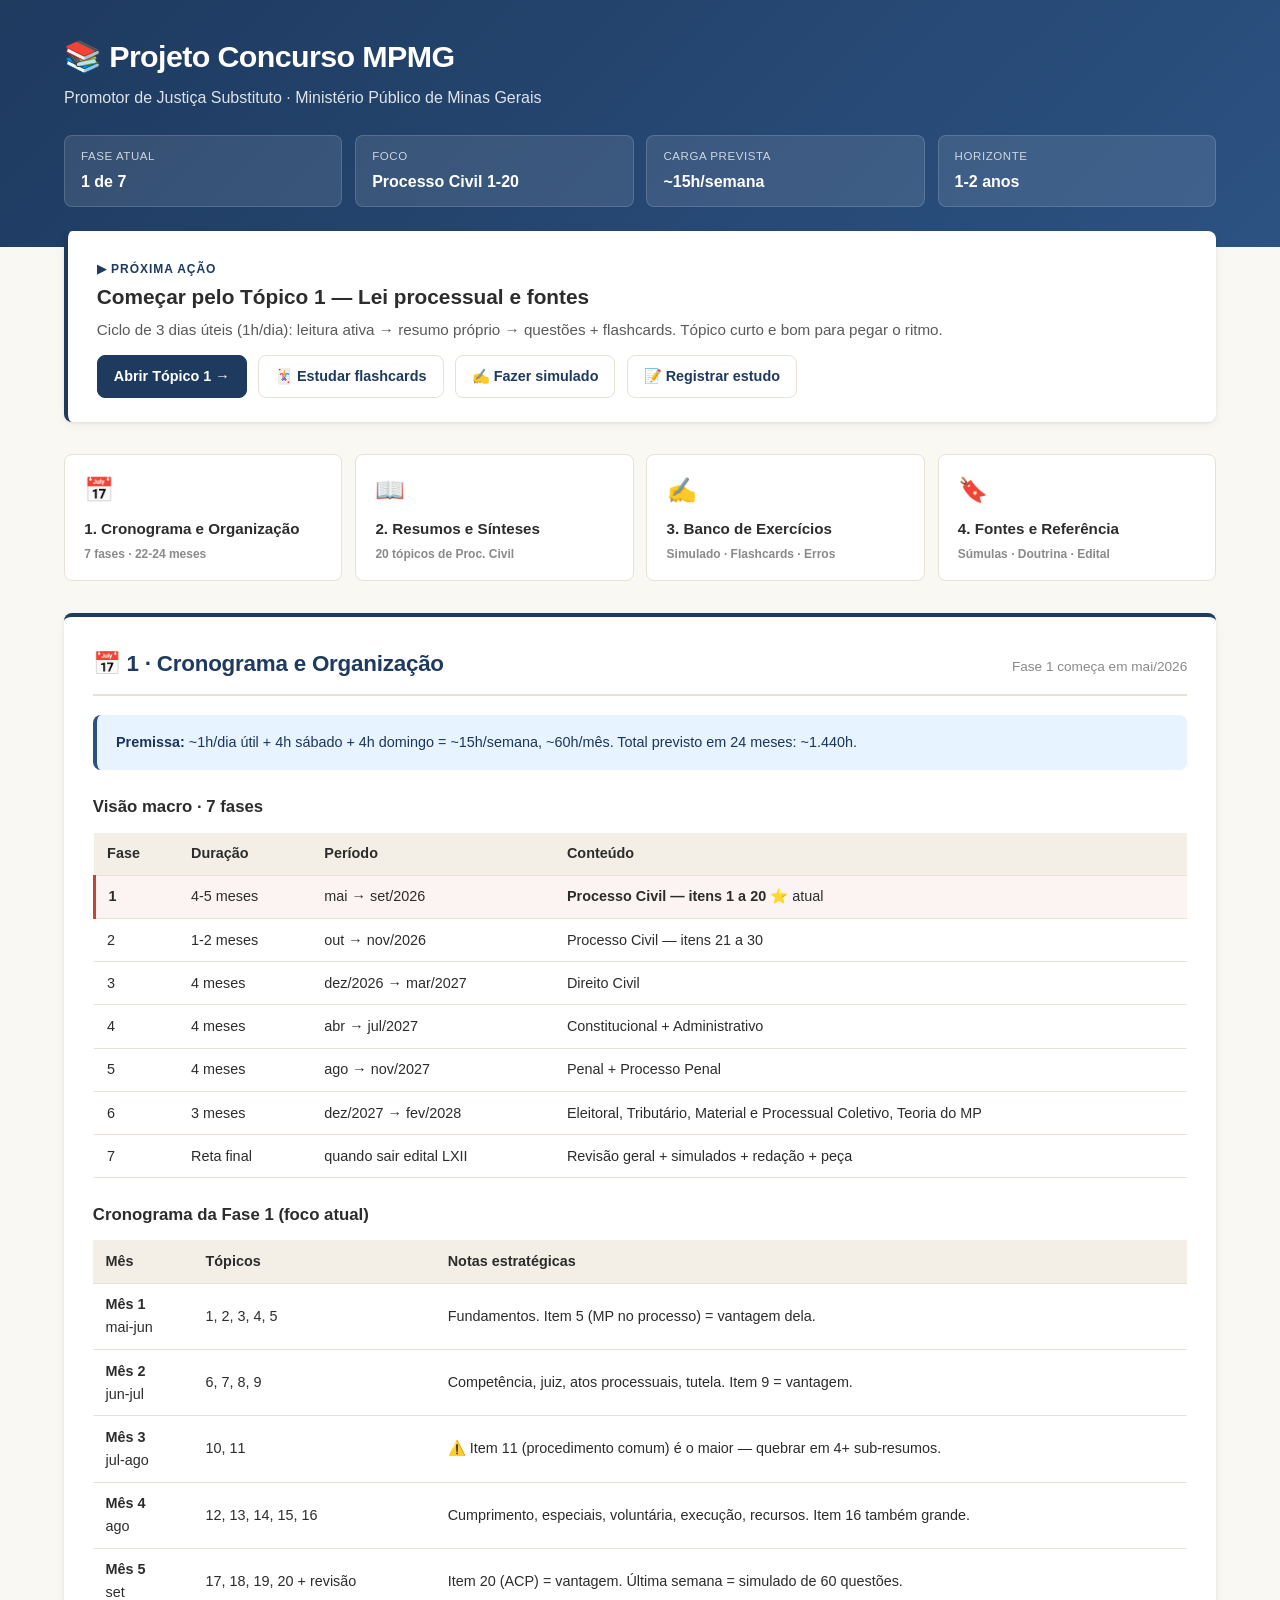
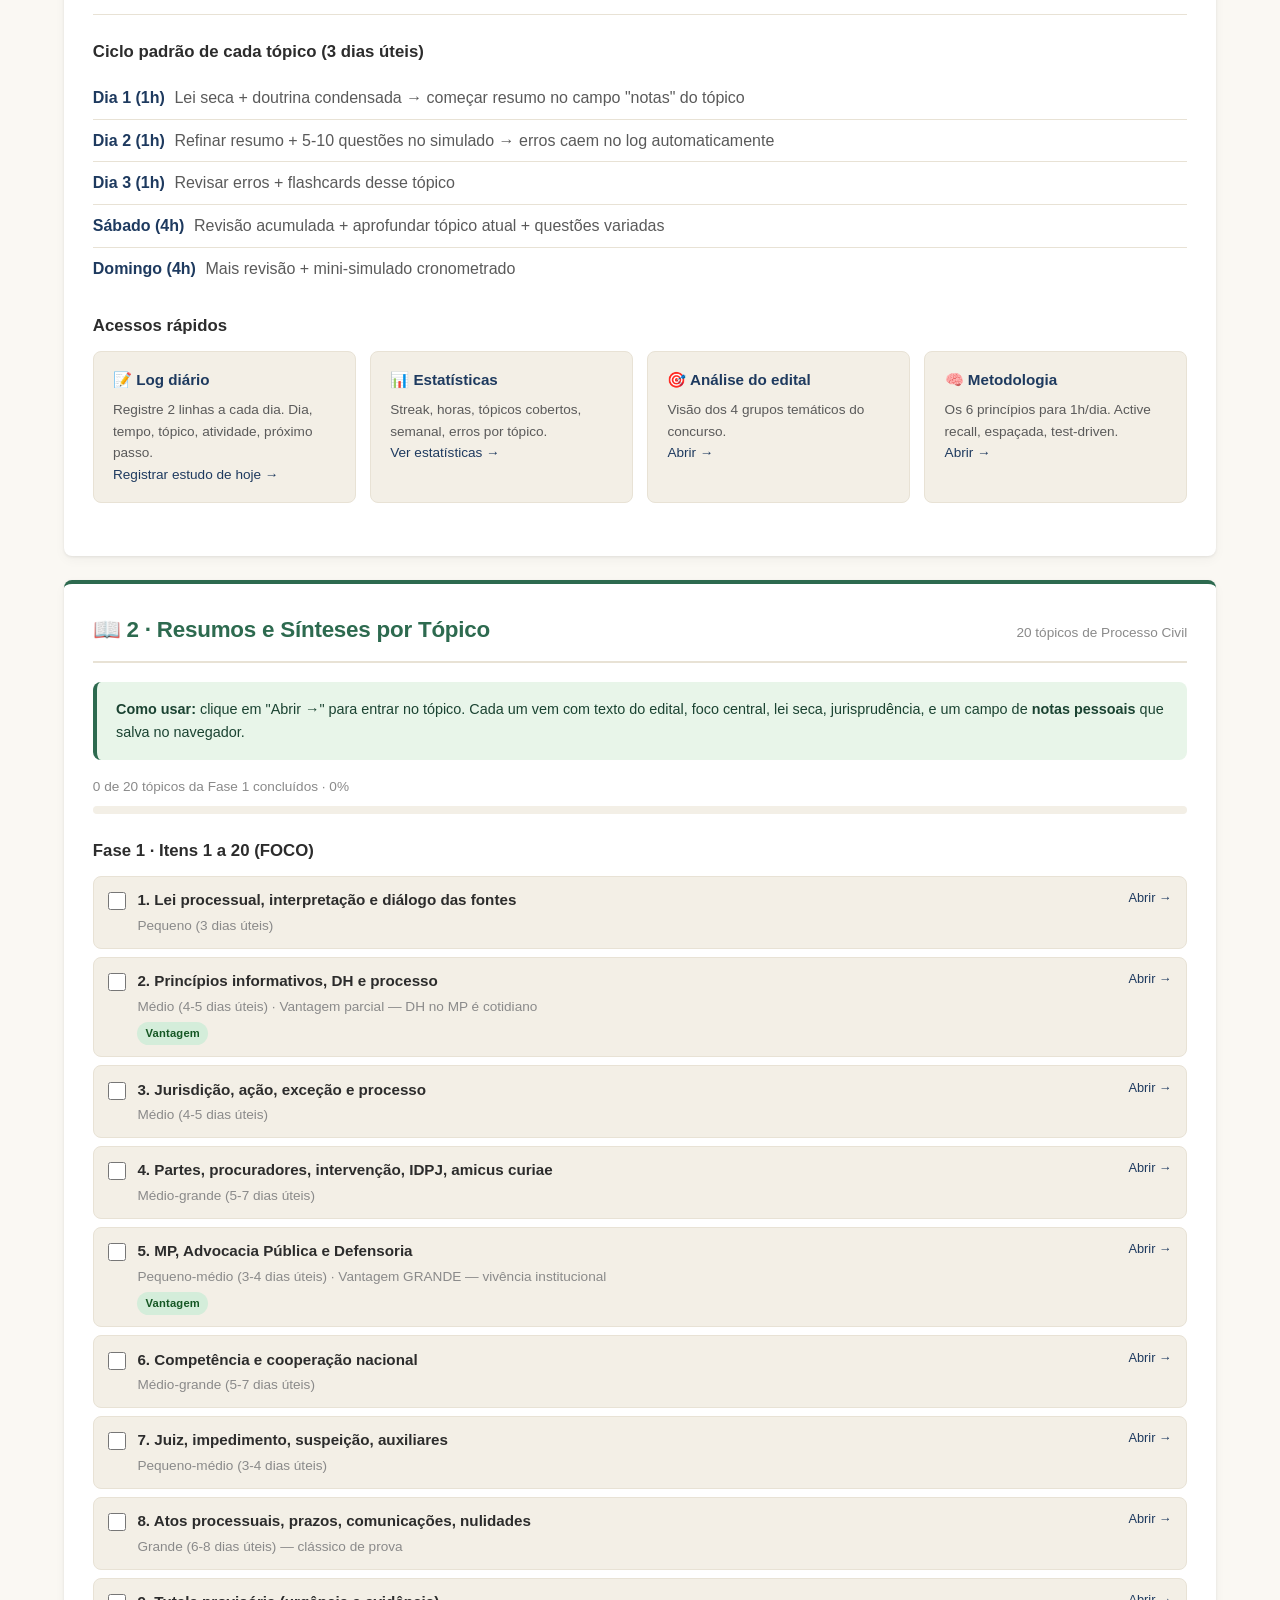
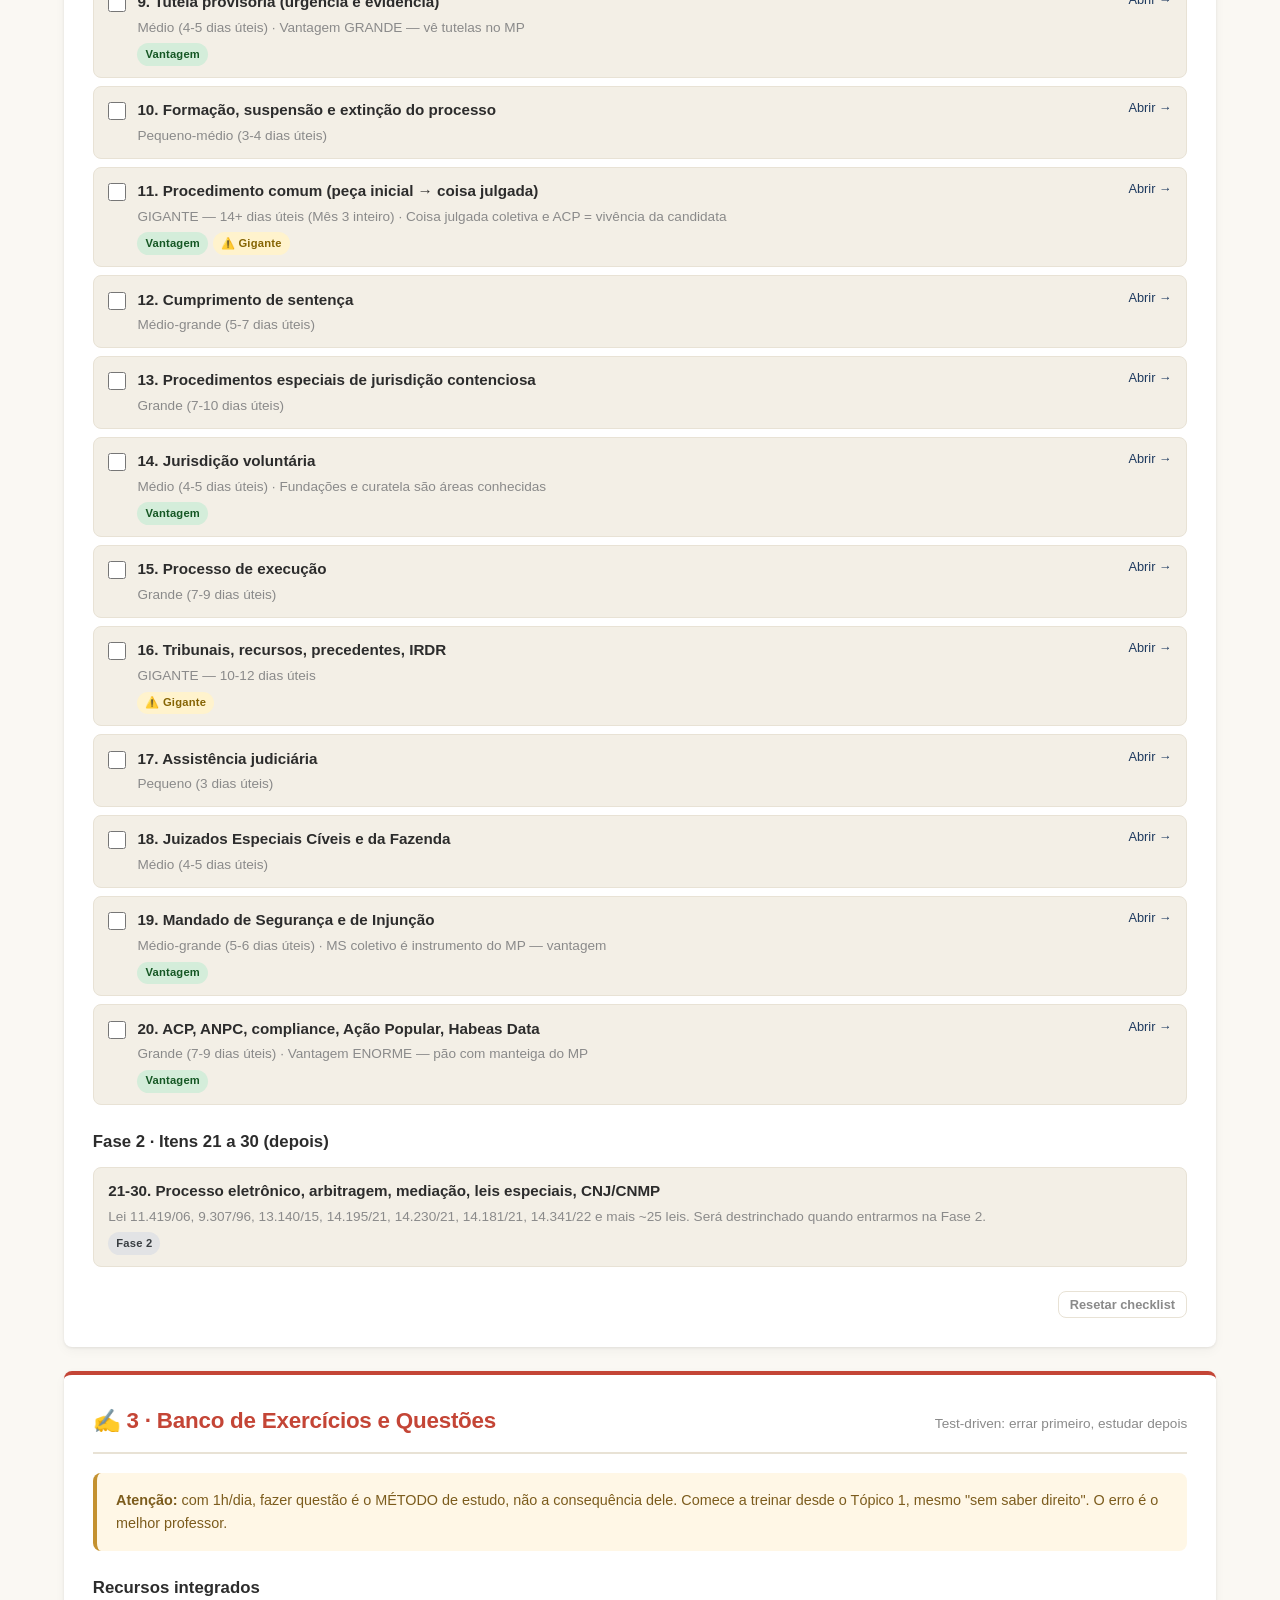
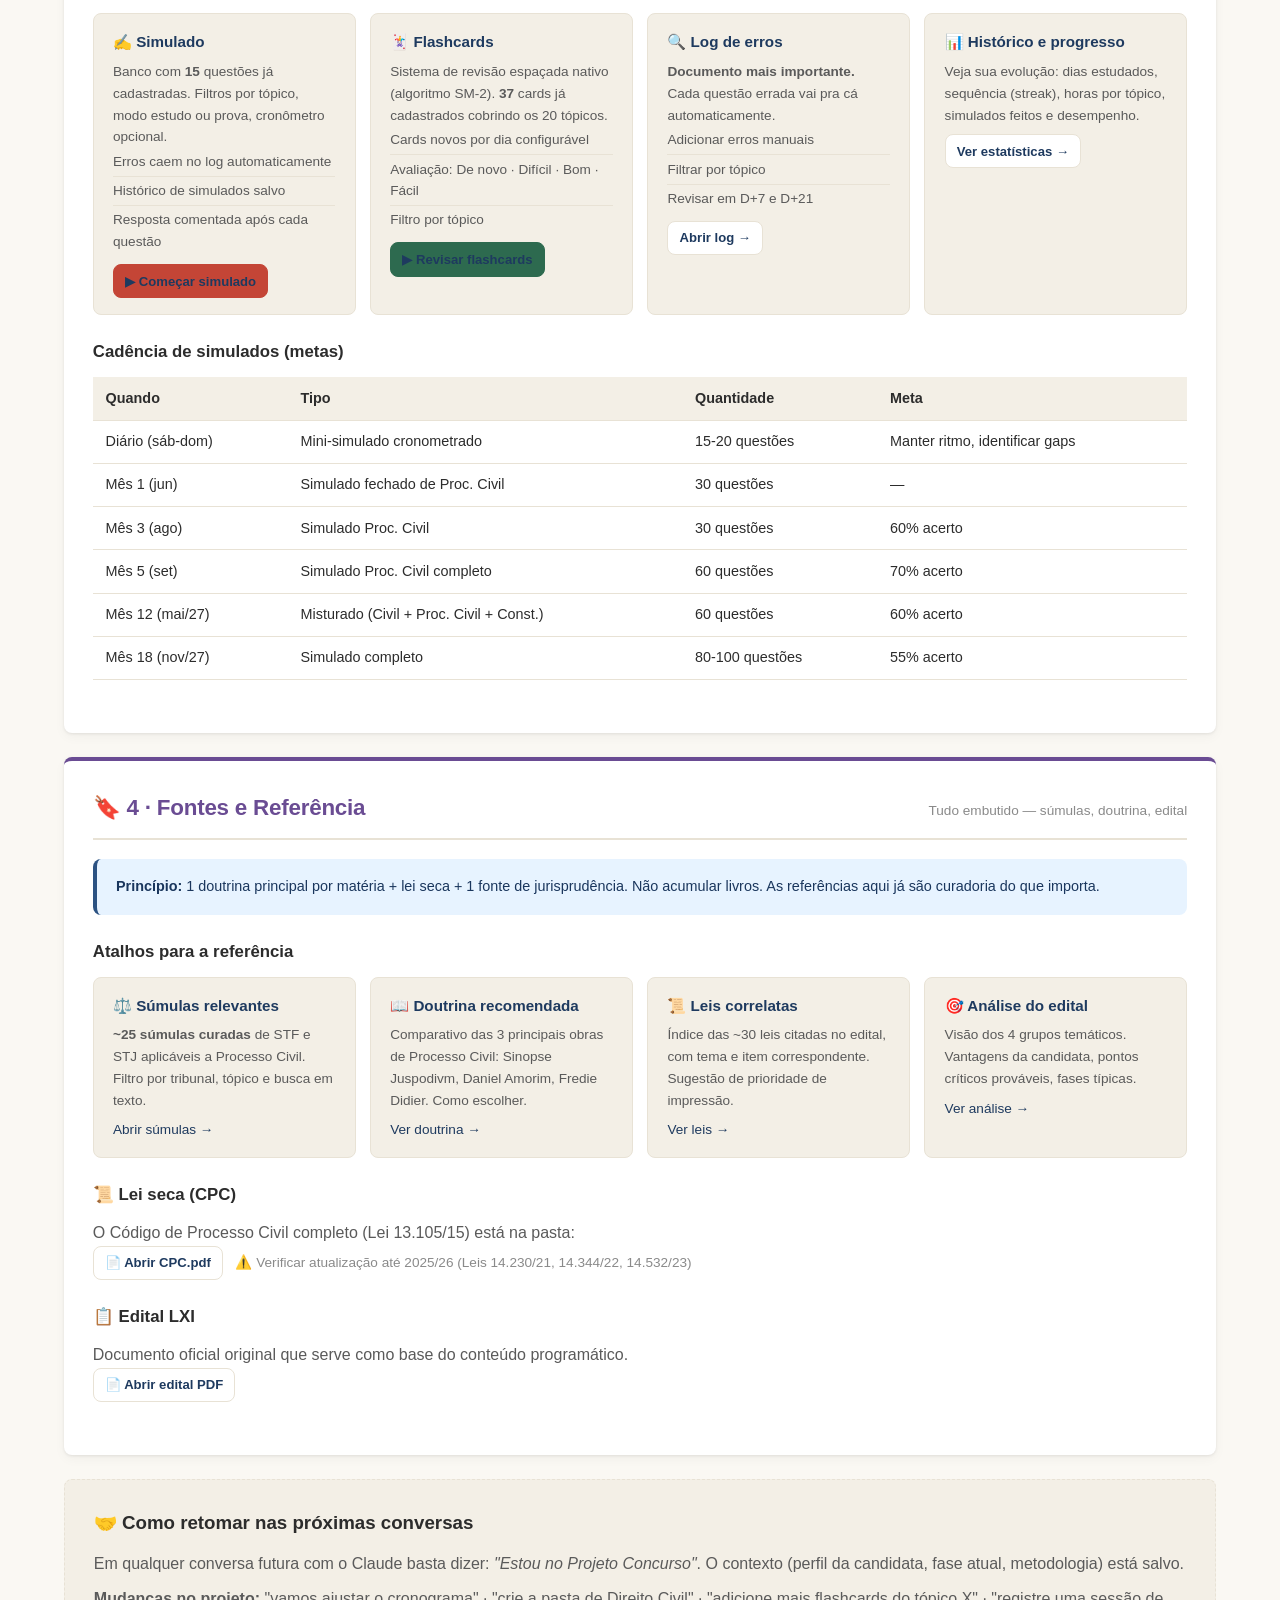
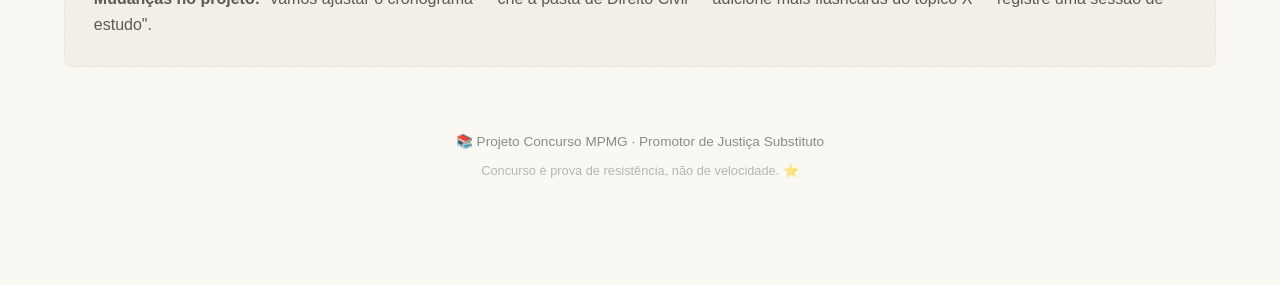
==== index.html @ 7144a52b "Inicializa Projeto Concurso MPMG App de estudos completo e autossuficiente para o concurso de Promot" ====
<!DOCTYPE html>
<html lang="pt-BR">
<head>
<meta charset="UTF-8">
<meta name="viewport" content="width=device-width, initial-scale=1.0">
<title>Projeto Concurso MPMG · Promotor de Justiça</title>
<link rel="stylesheet" href="assets/style.css">
</head>
<body>

<header class="app-header tall">
  <div class="container">
    <h1>📚 Projeto Concurso MPMG</h1>
    <p class="subtitle">Promotor de Justiça Substituto · Ministério Público de Minas Gerais</p>
    <div class="status-strip">
      <div class="status-item">
        <span class="label">Fase atual</span>
        <span class="value">1 de 7</span>
      </div>
      <div class="status-item">
        <span class="label">Foco</span>
        <span class="value">Processo Civil 1-20</span>
      </div>
      <div class="status-item">
        <span class="label">Carga prevista</span>
        <span class="value">~15h/semana</span>
      </div>
      <div class="status-item">
        <span class="label">Horizonte</span>
        <span class="value">1-2 anos</span>
      </div>
    </div>
  </div>
</header>

<main class="container">

  <!-- HERO: PRÓXIMA AÇÃO -->
  <div class="hero-card">
    <span class="label">▶ Próxima ação</span>
    <h2>Começar pelo Tópico 1 — Lei processual e fontes</h2>
    <p>Ciclo de 3 dias úteis (1h/dia): leitura ativa → resumo próprio → questões + flashcards. Tópico curto e bom para pegar o ritmo.</p>
    <div class="actions">
      <a href="topicos.html?id=01-lei-processual-fontes" class="btn btn-primary">Abrir Tópico 1 →</a>
      <a href="flashcards.html" class="btn">🃏 Estudar flashcards</a>
      <a href="simulado.html" class="btn">✍️ Fazer simulado</a>
      <a href="log.html#novo" class="btn">📝 Registrar estudo</a>
    </div>
  </div>

  <!-- NAV DOS 4 BLOCOS -->
  <nav class="block-nav">
    <a href="#bloco-1">
      <span class="block-icon">📅</span>
      <span class="block-name">1. Cronograma e Organização</span>
      <span class="block-tag">7 fases · 22-24 meses</span>
    </a>
    <a href="#bloco-2">
      <span class="block-icon">📖</span>
      <span class="block-name">2. Resumos e Sínteses</span>
      <span class="block-tag">20 tópicos de Proc. Civil</span>
    </a>
    <a href="#bloco-3">
      <span class="block-icon">✍️</span>
      <span class="block-name">3. Banco de Exercícios</span>
      <span class="block-tag">Simulado · Flashcards · Erros</span>
    </a>
    <a href="#bloco-4">
      <span class="block-icon">🔖</span>
      <span class="block-name">4. Fontes e Referência</span>
      <span class="block-tag">Súmulas · Doutrina · Edital</span>
    </a>
  </nav>

  <!-- ============ BLOCO 1: CRONOGRAMA ============ -->
  <section id="bloco-1" class="block block-1">
    <div class="block-header">
      <h2>📅 1 · Cronograma e Organização</h2>
      <span class="block-meta">Fase 1 começa em mai/2026</span>
    </div>

    <div class="callout callout-info">
      <strong>Premissa:</strong> ~1h/dia útil + 4h sábado + 4h domingo = ~15h/semana, ~60h/mês. Total previsto em 24 meses: ~1.440h.
    </div>

    <div class="subsection">
      <h3>Visão macro · 7 fases</h3>
      <table>
        <thead>
          <tr><th>Fase</th><th>Duração</th><th>Período</th><th>Conteúdo</th></tr>
        </thead>
        <tbody>
          <tr class="fase-atual">
            <td><strong>1</strong></td>
            <td>4-5 meses</td>
            <td>mai → set/2026</td>
            <td><strong>Processo Civil — itens 1 a 20</strong> ⭐ atual</td>
          </tr>
          <tr><td>2</td><td>1-2 meses</td><td>out → nov/2026</td><td>Processo Civil — itens 21 a 30</td></tr>
          <tr><td>3</td><td>4 meses</td><td>dez/2026 → mar/2027</td><td>Direito Civil</td></tr>
          <tr><td>4</td><td>4 meses</td><td>abr → jul/2027</td><td>Constitucional + Administrativo</td></tr>
          <tr><td>5</td><td>4 meses</td><td>ago → nov/2027</td><td>Penal + Processo Penal</td></tr>
          <tr><td>6</td><td>3 meses</td><td>dez/2027 → fev/2028</td><td>Eleitoral, Tributário, Material e Processual Coletivo, Teoria do MP</td></tr>
          <tr><td>7</td><td>Reta final</td><td>quando sair edital LXII</td><td>Revisão geral + simulados + redação + peça</td></tr>
        </tbody>
      </table>
    </div>

    <div class="subsection">
      <h3>Cronograma da Fase 1 (foco atual)</h3>
      <table>
        <thead>
          <tr><th>Mês</th><th>Tópicos</th><th>Notas estratégicas</th></tr>
        </thead>
        <tbody>
          <tr><td><strong>Mês 1</strong><br>mai-jun</td><td>1, 2, 3, 4, 5</td><td>Fundamentos. Item 5 (MP no processo) = vantagem dela.</td></tr>
          <tr><td><strong>Mês 2</strong><br>jun-jul</td><td>6, 7, 8, 9</td><td>Competência, juiz, atos processuais, tutela. Item 9 = vantagem.</td></tr>
          <tr><td><strong>Mês 3</strong><br>jul-ago</td><td>10, 11</td><td>⚠️ Item 11 (procedimento comum) é o maior — quebrar em 4+ sub-resumos.</td></tr>
          <tr><td><strong>Mês 4</strong><br>ago</td><td>12, 13, 14, 15, 16</td><td>Cumprimento, especiais, voluntária, execução, recursos. Item 16 também grande.</td></tr>
          <tr><td><strong>Mês 5</strong><br>set</td><td>17, 18, 19, 20 + revisão</td><td>Item 20 (ACP) = vantagem. Última semana = simulado de 60 questões.</td></tr>
        </tbody>
      </table>
    </div>

    <div class="subsection">
      <h3>Ciclo padrão de cada tópico (3 dias úteis)</h3>
      <ul class="list-clean">
        <li><span class="bullet">Dia 1 (1h)</span> Lei seca + doutrina condensada → começar resumo no campo "notas" do tópico</li>
        <li><span class="bullet">Dia 2 (1h)</span> Refinar resumo + 5-10 questões no simulado → erros caem no log automaticamente</li>
        <li><span class="bullet">Dia 3 (1h)</span> Revisar erros + flashcards desse tópico</li>
        <li><span class="bullet">Sábado (4h)</span> Revisão acumulada + aprofundar tópico atual + questões variadas</li>
        <li><span class="bullet">Domingo (4h)</span> Mais revisão + mini-simulado cronometrado</li>
      </ul>
    </div>

    <div class="subsection">
      <h3>Acessos rápidos</h3>
      <div class="cards-grid">
        <div class="card">
          <h4>📝 Log diário</h4>
          <p>Registre 2 linhas a cada dia. Dia, tempo, tópico, atividade, próximo passo.</p>
          <p><a href="log.html#novo">Registrar estudo de hoje →</a></p>
        </div>
        <div class="card">
          <h4>📊 Estatísticas</h4>
          <p>Streak, horas, tópicos cobertos, semanal, erros por tópico.</p>
          <p><a href="log.html#stats">Ver estatísticas →</a></p>
        </div>
        <div class="card">
          <h4>🎯 Análise do edital</h4>
          <p>Visão dos 4 grupos temáticos do concurso.</p>
          <p><a href="referencia.html#edital">Abrir →</a></p>
        </div>
        <div class="card">
          <h4>🧠 Metodologia</h4>
          <p>Os 6 princípios para 1h/dia. Active recall, espaçada, test-driven.</p>
          <p><a href="referencia.html#metodo">Abrir →</a></p>
        </div>
      </div>
    </div>
  </section>

  <!-- ============ BLOCO 2: RESUMOS ============ -->
  <section id="bloco-2" class="block block-2">
    <div class="block-header">
      <h2>📖 2 · Resumos e Sínteses por Tópico</h2>
      <span class="block-meta">20 tópicos de Processo Civil</span>
    </div>

    <div class="callout callout-tip">
      <strong>Como usar:</strong> clique em "Abrir →" para entrar no tópico. Cada um vem com texto do edital, foco central, lei seca, jurisprudência, e um campo de <strong>notas pessoais</strong> que salva no navegador.
    </div>

    <div class="progress-text">
      <span id="progress-label">0 de 20 tópicos da Fase 1 concluídos</span>
    </div>
    <div class="progress-bar-container">
      <div class="progress-bar" id="progress-bar"></div>
    </div>

    <div class="subsection">
      <h3>Fase 1 · Itens 1 a 20 (FOCO)</h3>
      <ul class="checklist" id="checklist-fase1"></ul>
    </div>

    <div class="subsection">
      <h3>Fase 2 · Itens 21 a 30 (depois)</h3>
      <ul class="checklist">
        <li class="checklist-item">
          <div class="item-content">
            <span class="item-title">21-30. Processo eletrônico, arbitragem, mediação, leis especiais, CNJ/CNMP</span>
            <span class="item-desc">Lei 11.419/06, 9.307/96, 13.140/15, 14.195/21, 14.230/21, 14.181/21, 14.341/22 e mais ~25 leis. Será destrinchado quando entrarmos na Fase 2.</span>
            <span class="item-tags"><span class="tag tag-fase2">Fase 2</span></span>
          </div>
        </li>
      </ul>
    </div>

    <div class="toolbar">
      <button class="btn btn-reset" onclick="resetChecklist()">Resetar checklist</button>
    </div>
  </section>

  <!-- ============ BLOCO 3: EXERCÍCIOS ============ -->
  <section id="bloco-3" class="block block-3">
    <div class="block-header">
      <h2>✍️ 3 · Banco de Exercícios e Questões</h2>
      <span class="block-meta">Test-driven: errar primeiro, estudar depois</span>
    </div>

    <div class="callout callout-warn">
      <strong>Atenção:</strong> com 1h/dia, fazer questão é o MÉTODO de estudo, não a consequência dele. Comece a treinar desde o Tópico 1, mesmo "sem saber direito". O erro é o melhor professor.
    </div>

    <div class="subsection">
      <h3>Recursos integrados</h3>
      <div class="cards-grid">
        <div class="card">
          <h4>✍️ Simulado</h4>
          <p>Banco com <strong id="qstats-count">15</strong> questões já cadastradas. Filtros por tópico, modo estudo ou prova, cronômetro opcional.</p>
          <ul>
            <li>Erros caem no log automaticamente</li>
            <li>Histórico de simulados salvo</li>
            <li>Resposta comentada após cada questão</li>
          </ul>
          <p style="margin-top:0.5rem;"><a class="btn btn-danger btn-sm" href="simulado.html">▶ Começar simulado</a></p>
        </div>

        <div class="card">
          <h4>🃏 Flashcards</h4>
          <p>Sistema de revisão espaçada nativo (algoritmo SM-2). <strong id="fcstats-count">37</strong> cards já cadastrados cobrindo os 20 tópicos.</p>
          <ul>
            <li>Cards novos por dia configurável</li>
            <li>Avaliação: De novo · Difícil · Bom · Fácil</li>
            <li>Filtro por tópico</li>
          </ul>
          <p style="margin-top:0.5rem;"><a class="btn btn-success btn-sm" href="flashcards.html">▶ Revisar flashcards</a></p>
        </div>

        <div class="card">
          <h4>🔍 Log de erros</h4>
          <p><strong>Documento mais importante.</strong> Cada questão errada vai pra cá automaticamente.</p>
          <ul>
            <li>Adicionar erros manuais</li>
            <li>Filtrar por tópico</li>
            <li>Revisar em D+7 e D+21</li>
          </ul>
          <p style="margin-top:0.5rem;"><a class="btn btn-sm" href="log.html#erros">Abrir log →</a></p>
        </div>

        <div class="card">
          <h4>📊 Histórico e progresso</h4>
          <p>Veja sua evolução: dias estudados, sequência (streak), horas por tópico, simulados feitos e desempenho.</p>
          <p style="margin-top:0.5rem;"><a class="btn btn-sm" href="log.html#stats">Ver estatísticas →</a></p>
        </div>
      </div>
    </div>

    <div class="subsection">
      <h3>Cadência de simulados (metas)</h3>
      <table>
        <thead>
          <tr><th>Quando</th><th>Tipo</th><th>Quantidade</th><th>Meta</th></tr>
        </thead>
        <tbody>
          <tr><td>Diário (sáb-dom)</td><td>Mini-simulado cronometrado</td><td>15-20 questões</td><td>Manter ritmo, identificar gaps</td></tr>
          <tr><td>Mês 1 (jun)</td><td>Simulado fechado de Proc. Civil</td><td>30 questões</td><td>—</td></tr>
          <tr><td>Mês 3 (ago)</td><td>Simulado Proc. Civil</td><td>30 questões</td><td>60% acerto</td></tr>
          <tr><td>Mês 5 (set)</td><td>Simulado Proc. Civil completo</td><td>60 questões</td><td>70% acerto</td></tr>
          <tr><td>Mês 12 (mai/27)</td><td>Misturado (Civil + Proc. Civil + Const.)</td><td>60 questões</td><td>60% acerto</td></tr>
          <tr><td>Mês 18 (nov/27)</td><td>Simulado completo</td><td>80-100 questões</td><td>55% acerto</td></tr>
        </tbody>
      </table>
    </div>
  </section>

  <!-- ============ BLOCO 4: FONTES ============ -->
  <section id="bloco-4" class="block block-4">
    <div class="block-header">
      <h2>🔖 4 · Fontes e Referência</h2>
      <span class="block-meta">Tudo embutido — súmulas, doutrina, edital</span>
    </div>

    <div class="callout callout-info">
      <strong>Princípio:</strong> 1 doutrina principal por matéria + lei seca + 1 fonte de jurisprudência. Não acumular livros. As referências aqui já são curadoria do que importa.
    </div>

    <div class="subsection">
      <h3>Atalhos para a referência</h3>
      <div class="cards-grid">
        <div class="card">
          <h4>⚖️ Súmulas relevantes</h4>
          <p><strong>~25 súmulas curadas</strong> de STF e STJ aplicáveis a Processo Civil. Filtro por tribunal, tópico e busca em texto.</p>
          <p style="margin-top:0.5rem;"><a href="referencia.html#sumulas">Abrir súmulas →</a></p>
        </div>

        <div class="card">
          <h4>📖 Doutrina recomendada</h4>
          <p>Comparativo das 3 principais obras de Processo Civil: Sinopse Juspodivm, Daniel Amorim, Fredie Didier. Como escolher.</p>
          <p style="margin-top:0.5rem;"><a href="referencia.html#doutrina">Ver doutrina →</a></p>
        </div>

        <div class="card">
          <h4>📜 Leis correlatas</h4>
          <p>Índice das ~30 leis citadas no edital, com tema e item correspondente. Sugestão de prioridade de impressão.</p>
          <p style="margin-top:0.5rem;"><a href="referencia.html#leis">Ver leis →</a></p>
        </div>

        <div class="card">
          <h4>🎯 Análise do edital</h4>
          <p>Visão dos 4 grupos temáticos. Vantagens da candidata, pontos críticos prováveis, fases típicas.</p>
          <p style="margin-top:0.5rem;"><a href="referencia.html#edital">Ver análise →</a></p>
        </div>
      </div>
    </div>

    <div class="subsection">
      <h3>📜 Lei seca (CPC)</h3>
      <p>O Código de Processo Civil completo (Lei 13.105/15) está na pasta:</p>
      <p><a class="btn btn-sm" href="02-MATERIAS/G3-direito-processual-civil/02-leis-secas/CPC.pdf">📄 Abrir CPC.pdf</a> <span style="color:var(--text-muted); font-size:0.85rem; margin-left:0.5rem;">⚠️ Verificar atualização até 2025/26 (Leis 14.230/21, 14.344/22, 14.532/23)</span></p>
    </div>

    <div class="subsection">
      <h3>📋 Edital LXI</h3>
      <p>Documento oficial original que serve como base do conteúdo programático.</p>
      <p><a class="btn btn-sm" href="00-EDITAL-E-DOCS/17-26 Edital do LXI Concurso -.pdf">📄 Abrir edital PDF</a></p>
    </div>
  </section>

  <!-- ============ FOOTER NAV ============ -->
  <section class="block" style="background: var(--bg-soft); border: 1px dashed var(--border); box-shadow: none;">
    <h3 style="margin-bottom: 0.8rem;">🤝 Como retomar nas próximas conversas</h3>
    <p style="color: var(--text-soft); margin-bottom: 0.6rem;">Em qualquer conversa futura com o Claude basta dizer: <em>"Estou no Projeto Concurso"</em>. O contexto (perfil da candidata, fase atual, metodologia) está salvo.</p>
    <p style="color: var(--text-soft);"><strong>Mudanças no projeto:</strong> "vamos ajustar o cronograma" · "crie a pasta de Direito Civil" · "adicione mais flashcards do tópico X" · "registre uma sessão de estudo".</p>
  </section>

</main>

<footer>
  <p>📚 Projeto Concurso MPMG · Promotor de Justiça Substituto</p>
  <p style="opacity: 0.6; font-size: 0.8rem;">Concurso é prova de resistência, não de velocidade. ⭐</p>
</footer>

<script src="assets/data.js"></script>
<script src="assets/app.js"></script>
<script>
// Constrói checklist a partir dos dados
(function () {
  // contadores
  document.getElementById('qstats-count').textContent = APP_DATA.questions.length;
  document.getElementById('fcstats-count').textContent = APP_DATA.flashcards.length;

  // checklist Fase 1
  const ul = document.getElementById('checklist-fase1');
  APP_DATA.topics.forEach(t => {
    const tagsHtml = [];
    if (t.advantage) tagsHtml.push('<span class="tag tag-vantagem">Vantagem</span>');
    if (t.size && t.size.toLowerCase().includes('gigante')) tagsHtml.push('<span class="tag tag-gigante">⚠️ Gigante</span>');

    const li = document.createElement('li');
    li.className = 'checklist-item';
    li.dataset.id = `t${t.num}`;
    li.innerHTML = `
      <input type="checkbox" id="t${t.num}">
      <div class="item-content">
        <label for="t${t.num}">
          <span class="item-title">${t.num}. ${App.escape(t.title)}</span>
          <span class="item-desc">${App.escape(t.size)}${t.advantage ? ' · ' + App.escape(t.advantage) : ''}</span>
          ${tagsHtml.length ? `<span class="item-tags">${tagsHtml.join('')}</span>` : ''}
        </label>
      </div>
      <a href="topicos.html?id=${t.id}" class="item-link">Abrir →</a>
    `;
    ul.appendChild(li);
  });

  // estado persistente
  const STORAGE_KEY = 'checklist-fase1';
  const data = App.load(STORAGE_KEY, {});

  function loadChecklist() {
    document.querySelectorAll('#checklist-fase1 input[type="checkbox"]').forEach(cb => {
      if (data[cb.id]) {
        cb.checked = true;
        cb.closest('.checklist-item').classList.add('done');
      }
    });
    updateProgress();
  }

  function saveChecklist() {
    const out = {};
    document.querySelectorAll('#checklist-fase1 input[type="checkbox"]').forEach(cb => {
      if (cb.checked) out[cb.id] = true;
    });
    App.save(STORAGE_KEY, out);
  }

  function updateProgress() {
    const all = document.querySelectorAll('#checklist-fase1 input[type="checkbox"]');
    const checked = Array.from(all).filter(cb => cb.checked).length;
    const total = all.length;
    const pct = total ? Math.round((checked / total) * 100) : 0;
    document.getElementById('progress-bar').style.width = pct + '%';
    document.getElementById('progress-label').textContent =
      `${checked} de ${total} tópicos da Fase 1 concluídos · ${pct}%`;
  }

  window.resetChecklist = function () {
    if (!confirm('Resetar todos os checkboxes?')) return;
    document.querySelectorAll('#checklist-fase1 input[type="checkbox"]').forEach(cb => {
      cb.checked = false;
      cb.closest('.checklist-item').classList.remove('done');
    });
    App.save(STORAGE_KEY, {});
    updateProgress();
  };

  document.querySelectorAll('#checklist-fase1 input[type="checkbox"]').forEach(cb => {
    cb.addEventListener('change', () => {
      cb.closest('.checklist-item').classList.toggle('done', cb.checked);
      saveChecklist();
      updateProgress();
    });
  });

  loadChecklist();
})();
</script>

</body>
</html>
---- assets/style.css ----
:root {
  --bg: #faf8f3;
  --bg-card: #ffffff;
  --bg-soft: #f3efe6;
  --text: #2c2c2c;
  --text-soft: #5a5a5a;
  --text-muted: #8a8a8a;
  --primary: #1e3a5f;
  --primary-light: #2c5282;
  --accent-1: #1e3a5f;
  --accent-2: #2d6a4f;
  --accent-3: #c44536;
  --accent-4: #6a4c93;
  --border: #e8e2d5;
  --shadow: 0 1px 3px rgba(0,0,0,0.08), 0 4px 12px rgba(0,0,0,0.04);
  --radius: 8px;

  --theme-color: var(--accent-1);
  --theme-soft: rgba(30,58,95,0.08);
}

body.theme-resumos { --theme-color: var(--accent-2); --theme-soft: rgba(45,106,79,0.08); }
body.theme-exercicios { --theme-color: var(--accent-3); --theme-soft: rgba(196,69,54,0.08); }
body.theme-fontes { --theme-color: var(--accent-4); --theme-soft: rgba(106,76,147,0.08); }
body.theme-cronograma { --theme-color: var(--accent-1); --theme-soft: rgba(30,58,95,0.08); }

* { box-sizing: border-box; margin: 0; padding: 0; }
html { scroll-behavior: smooth; scroll-padding-top: 1rem; }
body {
  font-family: -apple-system, BlinkMacSystemFont, "Segoe UI", "Helvetica Neue", Arial, sans-serif;
  background: var(--bg);
  color: var(--text);
  line-height: 1.6;
  font-size: 16px;
  padding-bottom: 4rem;
}

.container { max-width: 1200px; margin: 0 auto; padding: 0 1.5rem; }
.container-narrow { max-width: 900px; margin: 0 auto; padding: 0 1.5rem; }

a { color: var(--primary); }
a:hover { color: var(--primary-light); }

/* HEADER */
header.app-header {
  background: linear-gradient(135deg, var(--theme-color) 0%, var(--primary-light) 100%);
  color: white;
  padding: 1.5rem 0 2rem;
}
header.app-header.tall { padding: 2rem 0 2.5rem; }
header.app-header h1 {
  font-size: 1.9rem; font-weight: 700; letter-spacing: -0.02em; margin-bottom: 0.3rem;
}
header.app-header h1.small { font-size: 1.4rem; }
header.app-header .subtitle { font-size: 1rem; opacity: 0.85; margin-bottom: 1.5rem; }
header.app-header .subtitle.tight { margin-bottom: 0.3rem; }

.back-bar {
  display: flex; align-items: center; gap: 0.8rem; margin-bottom: 1rem;
  flex-wrap: wrap;
}
.back-bar a {
  color: rgba(255,255,255,0.92); text-decoration: none;
  font-size: 0.9rem; font-weight: 500;
  padding: 0.35rem 0.75rem; border-radius: var(--radius);
  background: rgba(255,255,255,0.12); border: 1px solid rgba(255,255,255,0.18);
  transition: all 0.15s ease;
}
.back-bar a:hover { background: rgba(255,255,255,0.22); color: white; }
.back-bar .breadcrumb { color: rgba(255,255,255,0.7); font-size: 0.85rem; }

.status-strip {
  display: grid; grid-template-columns: repeat(auto-fit, minmax(150px, 1fr));
  gap: 0.8rem; margin-top: 1.2rem;
}
.status-item {
  background: rgba(255,255,255,0.1); padding: 0.7rem 1rem;
  border-radius: var(--radius); border: 1px solid rgba(255,255,255,0.15);
}
.status-item .label {
  display: block; font-size: 0.72rem; opacity: 0.75;
  text-transform: uppercase; letter-spacing: 0.05em; margin-bottom: 0.2rem;
}
.status-item .value { display: block; font-size: 1rem; font-weight: 600; }

/* HERO CARD */
.hero-card {
  background: var(--bg-card); border-radius: var(--radius);
  padding: 1.5rem 1.8rem; margin: -1rem 0 2rem;
  box-shadow: var(--shadow); border-left: 4px solid var(--theme-color);
}
.hero-card .label {
  font-size: 0.75rem; text-transform: uppercase; letter-spacing: 0.08em;
  color: var(--theme-color); font-weight: 700; margin-bottom: 0.4rem;
}
.hero-card h2 { font-size: 1.3rem; margin-bottom: 0.3rem; color: var(--text); }
.hero-card p { color: var(--text-soft); font-size: 0.95rem; margin-bottom: 0.8rem; }
.hero-card .actions { display: flex; gap: 0.7rem; flex-wrap: wrap; }

/* BUTTONS */
.btn {
  display: inline-block; padding: 0.55rem 1rem;
  border-radius: var(--radius); font-size: 0.9rem; font-weight: 600;
  text-decoration: none; border: 1px solid var(--border);
  transition: all 0.15s ease;
  background: white; color: var(--primary); cursor: pointer;
  font-family: inherit;
}
.btn:hover { border-color: var(--primary); transform: translateY(-1px); }
.btn-primary { background: var(--primary); color: white; border-color: var(--primary); }
.btn-primary:hover { background: var(--primary-light); border-color: var(--primary-light); color: white; }
.btn-theme { background: var(--theme-color); color: white; border-color: var(--theme-color); }
.btn-theme:hover { opacity: 0.9; color: white; }
.btn-success { background: var(--accent-2); color: white; border-color: var(--accent-2); }
.btn-success:hover { opacity: 0.9; color: white; }
.btn-danger { background: var(--accent-3); color: white; border-color: var(--accent-3); }
.btn-danger:hover { opacity: 0.9; color: white; }
.btn-ghost { background: transparent; }
.btn-sm { padding: 0.35rem 0.7rem; font-size: 0.82rem; }
.btn-reset { font-size: 0.8rem; padding: 0.3rem 0.7rem; color: var(--text-muted); background: transparent; }
.btn-reset:hover { color: var(--accent-3); border-color: var(--accent-3); }

.btn-row { display: flex; gap: 0.6rem; flex-wrap: wrap; align-items: center; }

/* BLOCK NAV (in index.html) */
.block-nav {
  display: grid; grid-template-columns: repeat(auto-fit, minmax(220px, 1fr));
  gap: 0.8rem; margin-bottom: 2rem;
}
.block-nav a {
  display: block; padding: 1rem 1.2rem; background: var(--bg-card);
  border-radius: var(--radius); text-decoration: none; color: var(--text);
  border: 1px solid var(--border); transition: all 0.15s ease; font-weight: 600;
}
.block-nav a:hover { transform: translateY(-2px); box-shadow: var(--shadow); }
.block-nav a .block-icon { display: block; font-size: 1.5rem; margin-bottom: 0.4rem; }
.block-nav a .block-name { font-size: 0.95rem; }
.block-nav a .block-tag { font-size: 0.75rem; color: var(--text-muted); display: block; margin-top: 0.2rem; }

/* BLOCK SECTIONS */
.block {
  background: var(--bg-card); border-radius: var(--radius);
  padding: 1.8rem; margin-bottom: 1.5rem; box-shadow: var(--shadow);
  scroll-margin-top: 1rem;
}
.block-header {
  display: flex; align-items: baseline; justify-content: space-between;
  margin-bottom: 1.2rem; padding-bottom: 0.8rem; border-bottom: 2px solid var(--border);
  flex-wrap: wrap; gap: 0.5rem;
}
.block-header h2 { font-size: 1.4rem; font-weight: 700; letter-spacing: -0.01em; }
.block-header .block-meta { font-size: 0.85rem; color: var(--text-muted); }
.block-1 { border-top: 4px solid var(--accent-1); }
.block-2 { border-top: 4px solid var(--accent-2); }
.block-3 { border-top: 4px solid var(--accent-3); }
.block-4 { border-top: 4px solid var(--accent-4); }
.block-1 .block-header h2 { color: var(--accent-1); }
.block-2 .block-header h2 { color: var(--accent-2); }
.block-3 .block-header h2 { color: var(--accent-3); }
.block-4 .block-header h2 { color: var(--accent-4); }

.subsection { margin: 1.5rem 0; }
.subsection h3 {
  font-size: 1.05rem; font-weight: 600; margin-bottom: 0.7rem; color: var(--text);
}
.subsection p, .subsection li { color: var(--text-soft); }

/* ARTICLE (used in topicos, log etc) */
.article-block {
  background: var(--bg-card); border-radius: var(--radius);
  padding: 2rem; margin: 1.5rem 0; box-shadow: var(--shadow);
  border-top: 4px solid var(--theme-color);
}
.article-block h1 {
  color: var(--theme-color); font-size: 1.7rem; line-height: 1.3;
  margin-bottom: 0.5rem; letter-spacing: -0.01em;
}
.article-block h2 {
  color: var(--theme-color); font-size: 1.2rem; margin-top: 1.8rem;
  margin-bottom: 0.7rem; padding-bottom: 0.3rem; border-bottom: 1px solid var(--border);
}
.article-block h3 {
  font-size: 1rem; margin-top: 1.2rem; margin-bottom: 0.5rem; color: var(--text);
}
.article-block p { margin: 0.6rem 0; color: var(--text-soft); }
.article-block ul, .article-block ol { margin: 0.6rem 0 0.6rem 1.5rem; color: var(--text-soft); }
.article-block ul li, .article-block ol li { margin: 0.3rem 0; }
.article-block strong { color: var(--text); }
.article-block code {
  background: var(--bg-soft); padding: 0.1rem 0.4rem;
  border-radius: 4px; font-size: 0.9em;
  font-family: "SF Mono", Monaco, Consolas, monospace;
}

/* TABLES */
table {
  width: 100%; border-collapse: collapse; font-size: 0.9rem; margin: 0.5rem 0;
}
th, td { padding: 0.6rem 0.8rem; text-align: left; border-bottom: 1px solid var(--border); }
th { background: var(--bg-soft); font-weight: 600; color: var(--text); }
tr:hover td { background: var(--bg-soft); }
.fase-atual td { background: rgba(196,69,54,0.06) !important; }
.fase-atual td:first-child { border-left: 3px solid var(--accent-3); }

/* CHECKLISTS */
.checklist { list-style: none; display: grid; gap: 0.5rem; }
.checklist-item {
  display: flex; align-items: flex-start; gap: 0.7rem;
  padding: 0.7rem 0.9rem; background: var(--bg-soft);
  border-radius: var(--radius); border: 1px solid var(--border);
  transition: all 0.15s ease;
}
.checklist-item:hover { background: var(--bg); border-color: var(--accent-2); }
.checklist-item.done { opacity: 0.55; background: var(--bg); }
.checklist-item.done .item-title { text-decoration: line-through; }
.checklist-item input[type="checkbox"] {
  margin-top: 0.25rem; width: 18px; height: 18px;
  accent-color: var(--accent-2); cursor: pointer; flex-shrink: 0;
}
.item-content { flex: 1; min-width: 0; }
.item-title { font-weight: 600; color: var(--text); display: block; font-size: 0.95rem; }
.item-desc { font-size: 0.85rem; color: var(--text-muted); margin-top: 0.15rem; display: block; }
.item-tags { display: inline-flex; gap: 0.3rem; margin-top: 0.3rem; flex-wrap: wrap; }

.tag {
  display: inline-block; padding: 0.15rem 0.5rem; font-size: 0.7rem;
  border-radius: 999px; font-weight: 600; letter-spacing: 0.02em;
}
.tag-vantagem { background: #d4edda; color: #155724; }
.tag-gigante { background: #fff3cd; color: #856404; }
.tag-foco { background: #f8d7da; color: #721c24; }
.tag-fase2 { background: #e2e3e5; color: #383d41; }
.tag-novo { background: #cfe2ff; color: #084298; }

.item-link {
  font-size: 0.8rem; color: var(--primary); text-decoration: none;
  margin-left: auto; white-space: nowrap;
}
.item-link:hover { text-decoration: underline; }

/* PROGRESS */
.progress-bar-container {
  margin: 0.5rem 0 1rem; background: var(--bg-soft);
  border-radius: 999px; height: 8px; overflow: hidden;
}
.progress-bar {
  height: 100%; background: var(--accent-2); border-radius: 999px;
  transition: width 0.3s ease; width: 0%;
}
.progress-text { font-size: 0.85rem; color: var(--text-muted); margin-bottom: 0.5rem; }

/* CARDS GRID */
.cards-grid {
  display: grid; grid-template-columns: repeat(auto-fit, minmax(240px, 1fr));
  gap: 0.9rem;
}
.card {
  background: var(--bg-soft); border-radius: var(--radius);
  padding: 1rem 1.2rem; border: 1px solid var(--border);
}
.card h4 { font-size: 0.95rem; margin-bottom: 0.4rem; color: var(--primary); }
.card p, .card ul { font-size: 0.85rem; color: var(--text-soft); }
.card ul { list-style: none; padding: 0; }
.card ul li { padding: 0.2rem 0; border-bottom: 1px solid var(--border); }
.card ul li:last-child { border-bottom: none; }
.card a { color: var(--primary); text-decoration: none; }
.card a:hover { text-decoration: underline; }

/* CALLOUTS */
.callout {
  padding: 1rem 1.2rem; border-radius: var(--radius);
  margin: 1rem 0; font-size: 0.9rem;
}
.callout-info { background: #e7f3ff; border-left: 4px solid #2c5282; color: #1a365d; }
.callout-warn { background: #fff7e6; border-left: 4px solid #c4912f; color: #7c5c1d; }
.callout-tip { background: #e8f5e9; border-left: 4px solid #2d6a4f; color: #1b4332; }
.callout-edital {
  background: var(--bg-soft); border-left: 4px solid var(--theme-color);
  color: var(--text); font-size: 0.92rem;
}
.callout strong { font-weight: 700; }

/* META INFO BAR */
.meta-bar {
  display: flex; gap: 0.8rem; flex-wrap: wrap; margin: 0.8rem 0 1.2rem;
  padding: 0.8rem 1rem; background: var(--theme-soft);
  border-radius: var(--radius);
}
.meta-bar .meta-item {
  font-size: 0.85rem; color: var(--text-soft);
  display: inline-flex; align-items: center; gap: 0.3rem;
}
.meta-bar .meta-item strong { color: var(--text); }

/* STATUS CHECK GROUP (used in topic page) */
.status-checks {
  display: grid; gap: 0.5rem;
  grid-template-columns: repeat(auto-fit, minmax(180px, 1fr));
  margin: 0.8rem 0 1rem;
}
.status-check {
  display: flex; align-items: center; gap: 0.5rem;
  padding: 0.5rem 0.8rem; background: var(--bg-soft);
  border: 1px solid var(--border); border-radius: var(--radius);
  cursor: pointer; transition: all 0.15s ease;
}
.status-check:hover { border-color: var(--theme-color); }
.status-check input { accent-color: var(--theme-color); }
.status-check span { font-size: 0.88rem; }
.status-check.checked { background: var(--theme-soft); border-color: var(--theme-color); }
.status-check.checked span { font-weight: 600; }

/* TEXTAREA / FORM */
textarea, input[type="text"], input[type="number"], input[type="date"], select {
  width: 100%; font-family: inherit; font-size: 0.95rem;
  padding: 0.6rem 0.8rem; border: 1px solid var(--border);
  border-radius: var(--radius); background: white; color: var(--text);
  resize: vertical;
}
textarea { min-height: 130px; line-height: 1.5; }
textarea:focus, input:focus, select:focus {
  outline: none; border-color: var(--theme-color);
  box-shadow: 0 0 0 3px var(--theme-soft);
}
.form-row { display: grid; gap: 0.8rem; margin-bottom: 0.8rem; }
.form-row.cols-2 { grid-template-columns: 1fr 1fr; }
.form-row label {
  font-size: 0.85rem; font-weight: 600; color: var(--text);
  display: block; margin-bottom: 0.3rem;
}
.form-help { font-size: 0.8rem; color: var(--text-muted); margin-top: 0.3rem; }

/* TOPIC NAV */
.topic-nav {
  display: flex; justify-content: space-between; gap: 0.8rem;
  margin-top: 2rem; padding-top: 1.2rem; border-top: 1px solid var(--border);
  flex-wrap: wrap;
}
.topic-nav a {
  display: inline-block; padding: 0.6rem 1rem; border-radius: var(--radius);
  background: var(--bg-soft); color: var(--text); text-decoration: none;
  border: 1px solid var(--border); font-size: 0.9rem;
  transition: all 0.15s ease;
}
.topic-nav a:hover { border-color: var(--theme-color); color: var(--theme-color); }
.topic-nav .nav-disabled { opacity: 0.4; pointer-events: none; }

/* LISTS */
.list-clean { list-style: none; padding: 0; }
.list-clean li {
  padding: 0.5rem 0; border-bottom: 1px solid var(--border);
  display: flex; align-items: center; gap: 0.6rem;
}
.list-clean li:last-child { border: none; }
.list-clean .bullet { color: var(--theme-color); font-weight: 700; }

/* FLASHCARDS */
.flashcard-stage {
  background: var(--bg-card); border-radius: var(--radius);
  padding: 2rem; box-shadow: var(--shadow); margin: 1rem 0;
  min-height: 280px; display: flex; flex-direction: column;
  border-top: 4px solid var(--accent-2);
}
.flashcard {
  flex: 1; display: flex; flex-direction: column;
  justify-content: center; align-items: center;
  text-align: center; padding: 1rem;
}
.flashcard .face-label {
  font-size: 0.72rem; text-transform: uppercase; letter-spacing: 0.08em;
  color: var(--text-muted); margin-bottom: 0.8rem; font-weight: 700;
}
.flashcard .question { font-size: 1.4rem; line-height: 1.4; color: var(--text); font-weight: 600; }
.flashcard .answer { font-size: 1.05rem; line-height: 1.6; color: var(--text); white-space: pre-wrap; }
.flashcard .tags { margin-top: 1rem; display: flex; gap: 0.4rem; flex-wrap: wrap; justify-content: center; }
.flashcard-controls {
  display: grid; grid-template-columns: repeat(4, 1fr); gap: 0.5rem;
  margin-top: 1.5rem;
}
.flashcard-controls button { padding: 0.7rem 0.5rem; }
.flashcard-stats {
  display: flex; gap: 1rem; flex-wrap: wrap; justify-content: space-around;
  margin-bottom: 1rem; padding: 0.8rem; background: var(--bg-soft); border-radius: var(--radius);
  font-size: 0.85rem;
}
.flashcard-stats span strong { color: var(--accent-2); font-size: 1rem; }

/* QUESTIONS / SIMULADO */
.question-card {
  background: var(--bg-card); border-radius: var(--radius);
  padding: 1.8rem; box-shadow: var(--shadow); margin: 1rem 0;
  border-top: 4px solid var(--accent-3);
}
.question-meta {
  display: flex; gap: 0.6rem; font-size: 0.78rem; color: var(--text-muted);
  flex-wrap: wrap; margin-bottom: 1rem; padding-bottom: 0.8rem; border-bottom: 1px solid var(--border);
}
.question-statement {
  font-size: 1rem; line-height: 1.6; color: var(--text); margin-bottom: 1.2rem;
}
.alternatives { display: grid; gap: 0.6rem; }
.alternative {
  display: flex; align-items: flex-start; gap: 0.7rem;
  padding: 0.8rem 1rem; background: var(--bg-soft);
  border: 1px solid var(--border); border-radius: var(--radius);
  cursor: pointer; transition: all 0.15s ease;
}
.alternative:hover { border-color: var(--accent-3); }
.alternative input { accent-color: var(--accent-3); margin-top: 0.2rem; flex-shrink: 0; }
.alternative .letter { font-weight: 700; color: var(--accent-3); margin-right: 0.4rem; }
.alternative.correct { background: #d4edda; border-color: #155724; }
.alternative.correct .letter { color: #155724; }
.alternative.wrong { background: #f8d7da; border-color: #721c24; }
.alternative.wrong .letter { color: #721c24; }
.question-explanation {
  margin-top: 1rem; padding: 1rem; background: var(--bg-soft);
  border-left: 4px solid var(--accent-2); border-radius: var(--radius);
  font-size: 0.92rem; line-height: 1.5;
}
.question-explanation strong { color: var(--accent-2); }

/* TIMER */
.timer-display {
  font-family: "SF Mono", Monaco, Consolas, monospace;
  font-size: 1.6rem; font-weight: 700; color: var(--theme-color);
  background: var(--bg-soft); padding: 0.5rem 1rem;
  border-radius: var(--radius); display: inline-block;
}

/* TABS */
.tabs {
  display: flex; gap: 0.4rem; border-bottom: 2px solid var(--border);
  margin-bottom: 1.5rem; flex-wrap: wrap;
}
.tab {
  padding: 0.6rem 1.1rem; cursor: pointer; border: none; background: none;
  font-size: 0.92rem; font-weight: 600; color: var(--text-muted);
  border-bottom: 3px solid transparent; margin-bottom: -2px;
  font-family: inherit; transition: all 0.15s ease;
}
.tab:hover { color: var(--text); }
.tab.active { color: var(--theme-color); border-bottom-color: var(--theme-color); }
.tab-content { display: none; }
.tab-content.active { display: block; }

/* TOOLBAR */
.toolbar { display: flex; justify-content: flex-end; margin-top: 1rem; gap: 0.5rem; flex-wrap: wrap; }

/* DETAILS / ACCORDION */
details {
  background: var(--bg-soft); border: 1px solid var(--border);
  border-radius: var(--radius); padding: 0.8rem 1rem; margin: 0.6rem 0;
}
details summary {
  cursor: pointer; font-weight: 600; color: var(--text);
  font-size: 0.9rem; padding: 0.2rem 0;
}
details[open] summary { margin-bottom: 0.6rem; }
details p, details ul { font-size: 0.88rem; color: var(--text-soft); }

/* EMPTY STATES */
.empty-state {
  text-align: center; padding: 2.5rem 1.5rem;
  color: var(--text-muted); font-size: 0.95rem;
}
.empty-state .icon { font-size: 2.5rem; opacity: 0.5; margin-bottom: 0.6rem; display: block; }

/* FOOTER */
footer {
  margin-top: 2rem; padding: 2rem 0; text-align: center;
  font-size: 0.85rem; color: var(--text-muted);
}
footer p { margin-bottom: 0.5rem; }

/* LOG ENTRIES */
.log-entry {
  background: var(--bg-soft); border: 1px solid var(--border);
  border-radius: var(--radius); padding: 0.9rem 1.1rem; margin-bottom: 0.7rem;
}
.log-entry .log-date {
  font-size: 0.8rem; color: var(--text-muted); font-weight: 600;
  text-transform: uppercase; letter-spacing: 0.04em; margin-bottom: 0.3rem;
}
.log-entry .log-content { font-size: 0.92rem; color: var(--text); }
.log-entry .log-meta {
  display: flex; gap: 0.8rem; flex-wrap: wrap;
  margin-top: 0.4rem; font-size: 0.78rem; color: var(--text-muted);
}
.log-entry .log-actions { margin-top: 0.5rem; display: flex; gap: 0.4rem; }

/* RESPONSIVE */
@media (max-width: 700px) {
  header.app-header { padding: 1.2rem 0; }
  header.app-header h1 { font-size: 1.4rem; }
  header.app-header.tall { padding: 1.5rem 0 2rem; }
  .block, .article-block { padding: 1.2rem; }
  .article-block h1 { font-size: 1.4rem; }
  .block-header h2 { font-size: 1.2rem; }
  .hero-card { padding: 1.2rem; }
  .checklist-item { flex-direction: column; align-items: flex-start; }
  .item-link { margin-left: 0; margin-top: 0.3rem; }
  table { font-size: 0.8rem; }
  th, td { padding: 0.4rem 0.5rem; }
  .flashcard-controls { grid-template-columns: repeat(2, 1fr); }
  .flashcard .question { font-size: 1.15rem; }
  .form-row.cols-2 { grid-template-columns: 1fr; }
}

@media print {
  body { background: white; }
  .hero-card .actions, .toolbar, .block-nav, .topic-nav, .back-bar { display: none; }
  .block, .article-block { box-shadow: none; border: 1px solid #ddd; page-break-inside: avoid; }
}
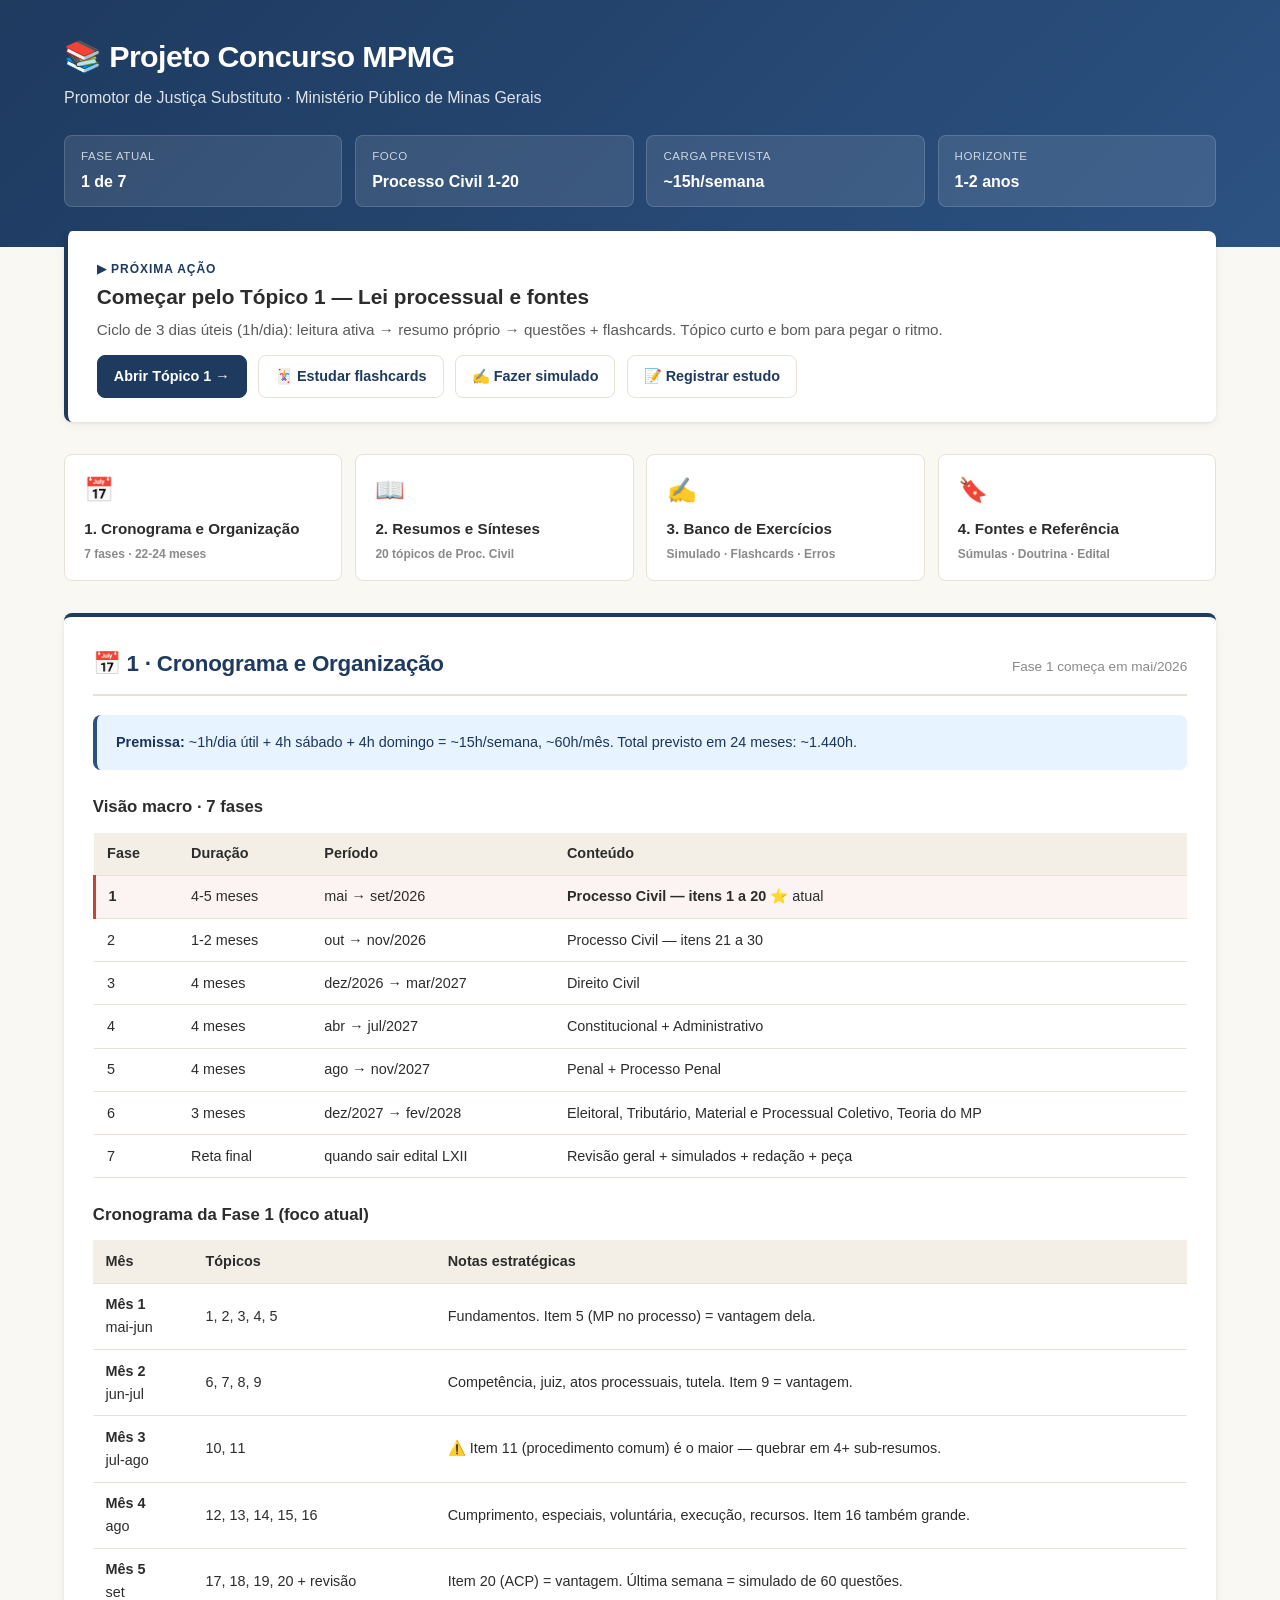
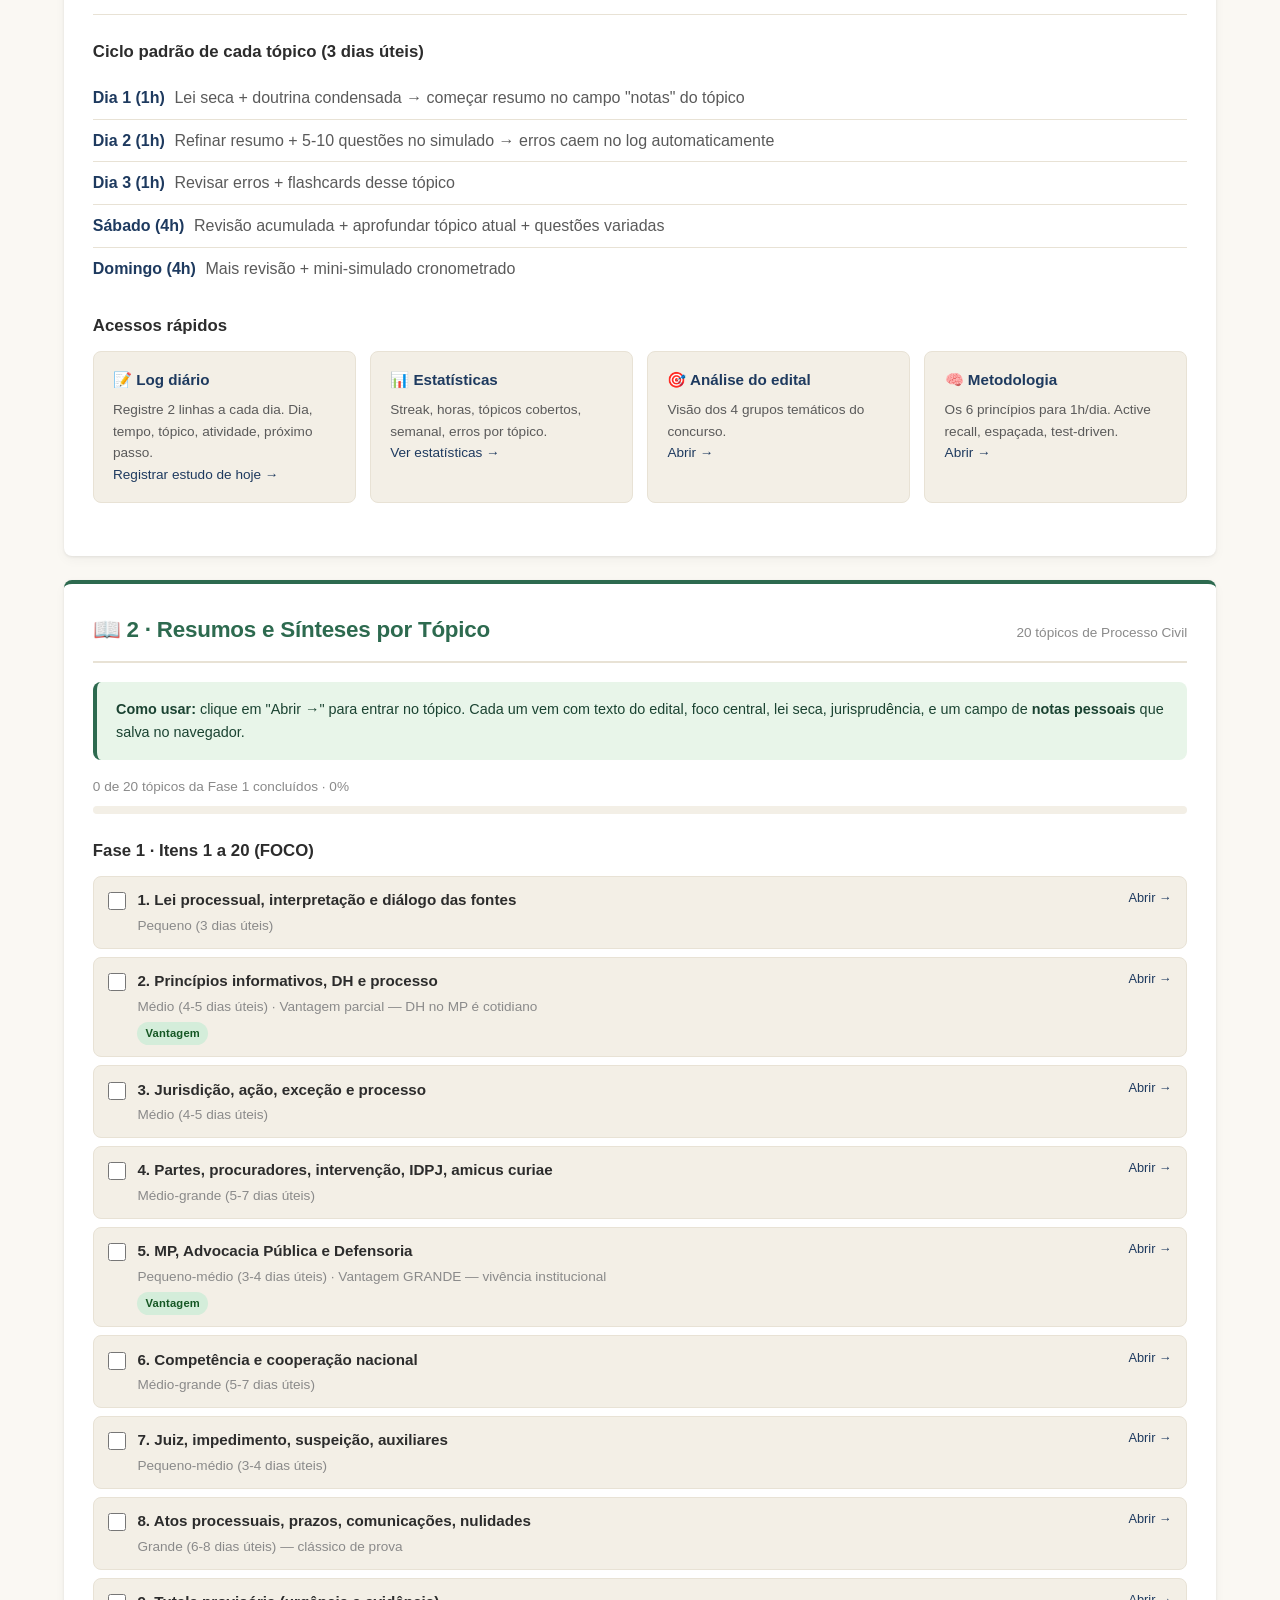
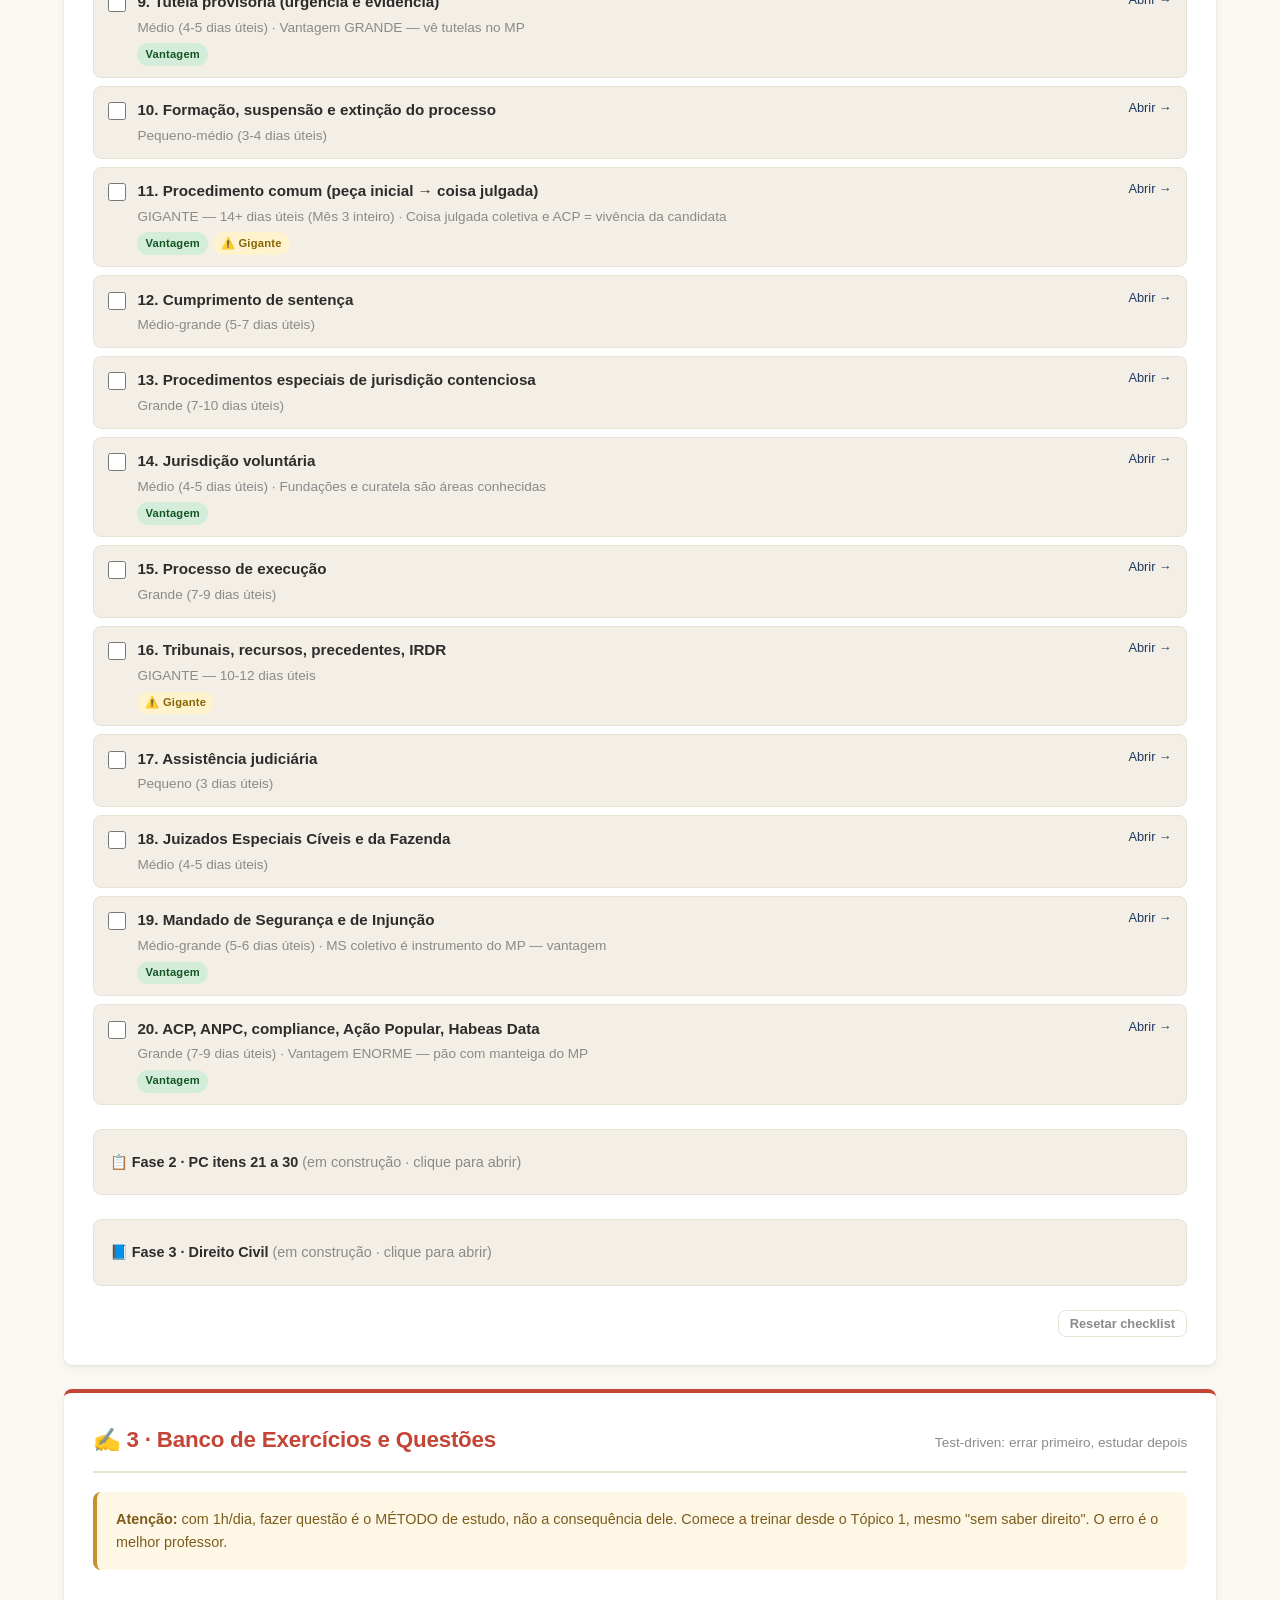
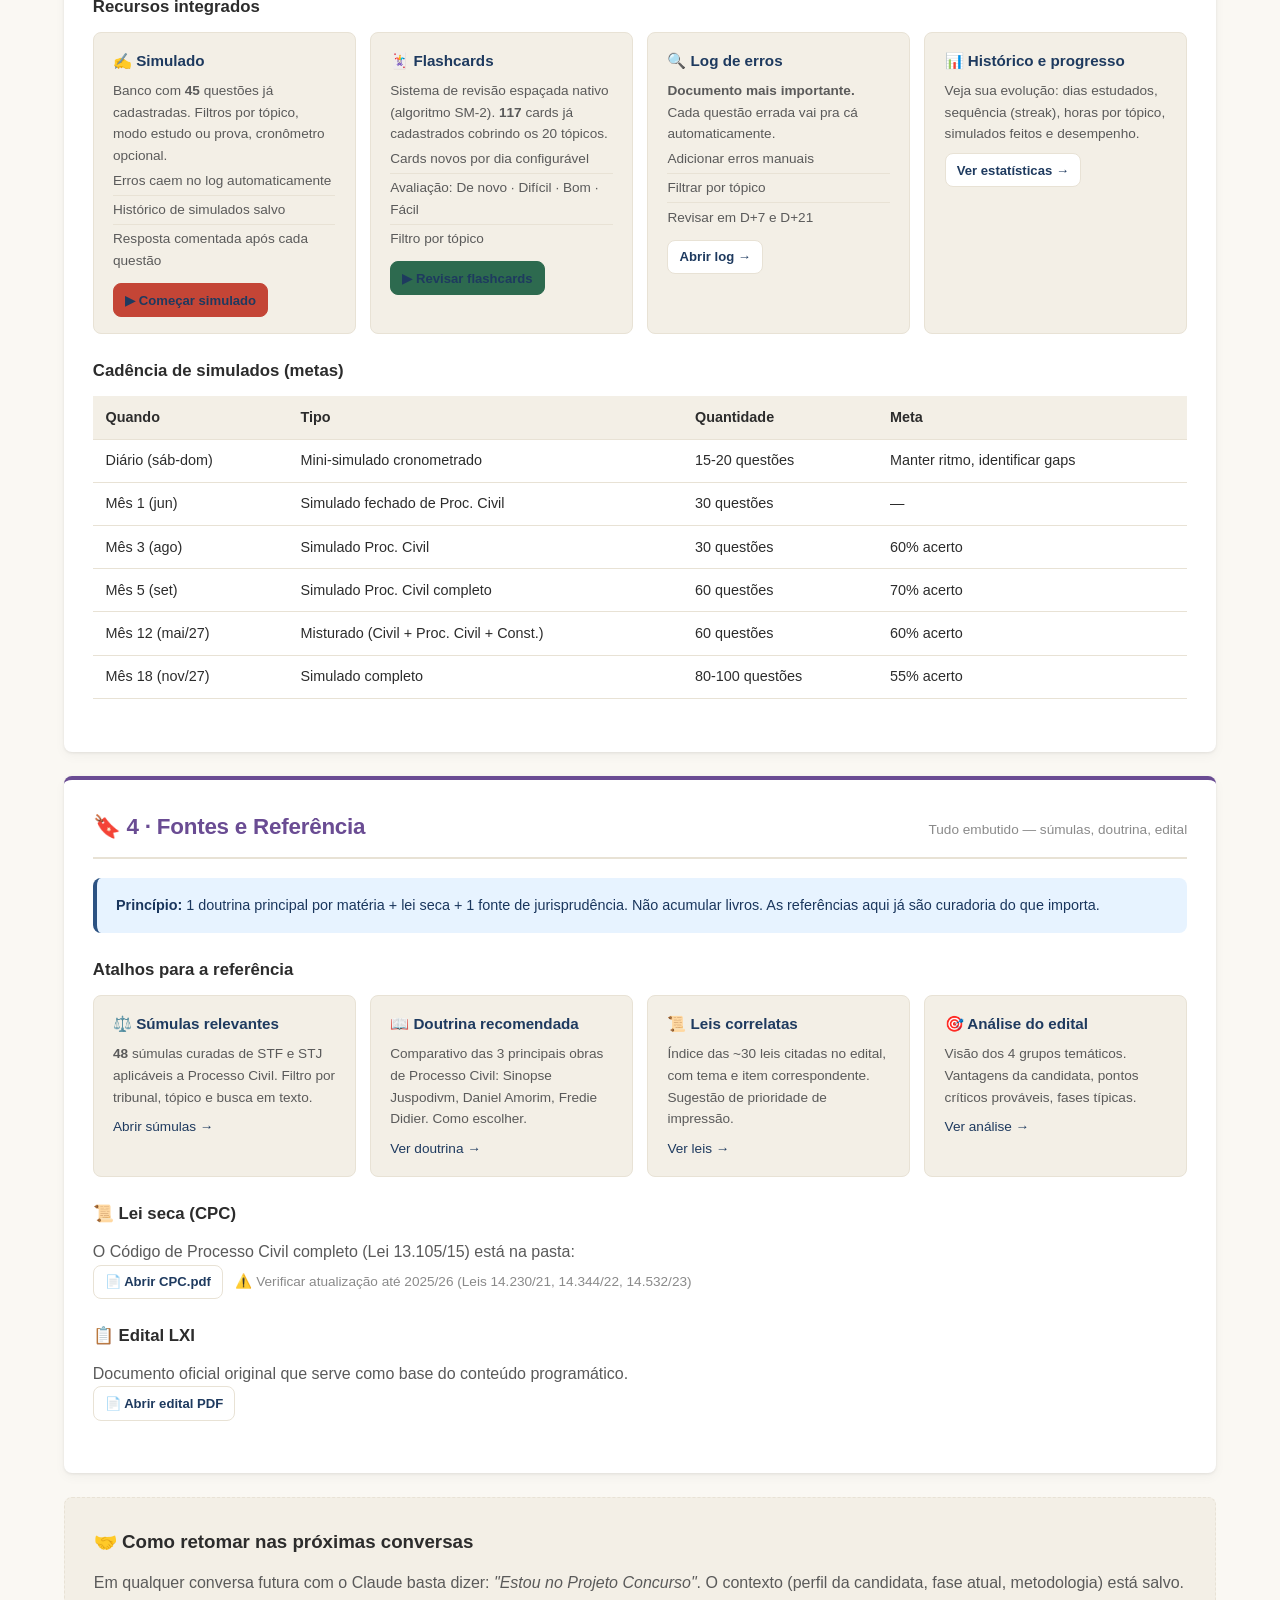
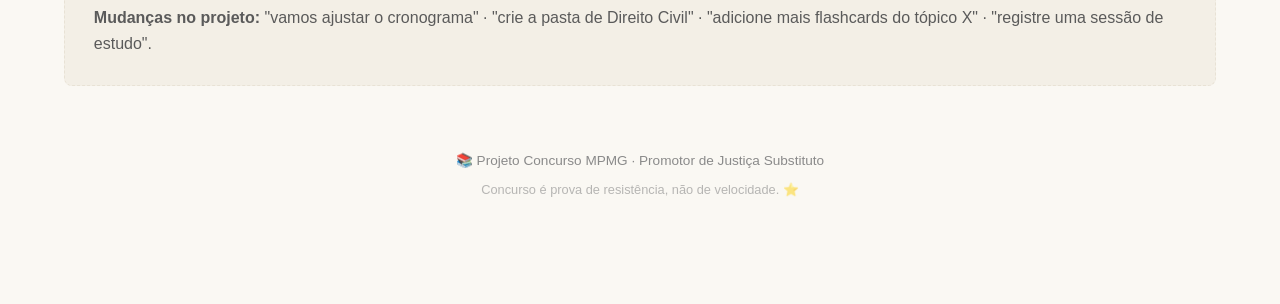
==== commit e851f509: "Súmulas, inline runners e esqueletos das Fases 2 e 3 - +23 súmulas (STF/STJ) — total agora 48; cobre" ====
--- a/index.html
+++ b/index.html
@@ -183,18 +183,21 @@
       <ul class="checklist" id="checklist-fase1"></ul>
     </div>
 
-    <div class="subsection">
-      <h3>Fase 2 · Itens 21 a 30 (depois)</h3>
-      <ul class="checklist">
-        <li class="checklist-item">
-          <div class="item-content">
-            <span class="item-title">21-30. Processo eletrônico, arbitragem, mediação, leis especiais, CNJ/CNMP</span>
-            <span class="item-desc">Lei 11.419/06, 9.307/96, 13.140/15, 14.195/21, 14.230/21, 14.181/21, 14.341/22 e mais ~25 leis. Será destrinchado quando entrarmos na Fase 2.</span>
-            <span class="item-tags"><span class="tag tag-fase2">Fase 2</span></span>
-          </div>
-        </li>
-      </ul>
-    </div>
+    <details class="subsection" style="margin-top:1rem;">
+      <summary style="cursor:pointer; font-weight:600; padding:0.5rem 0; list-style:none;">
+        📋 Fase 2 · PC itens 21 a 30 <span style="color:var(--text-muted); font-weight:normal;">(em construção · clique para abrir)</span>
+      </summary>
+      <p style="color:var(--text-muted); font-size:0.85rem; margin-top:0.5rem;">Esqueletos com sumário previsto. Conteúdo será preenchido ao iniciar a Fase 2 (out-nov/2026).</p>
+      <ul class="checklist" id="checklist-fase2"></ul>
+    </details>
+
+    <details class="subsection" style="margin-top:1rem;">
+      <summary style="cursor:pointer; font-weight:600; padding:0.5rem 0; list-style:none;">
+        📘 Fase 3 · Direito Civil <span style="color:var(--text-muted); font-weight:normal;">(em construção · clique para abrir)</span>
+      </summary>
+      <p style="color:var(--text-muted); font-size:0.85rem; margin-top:0.5rem;">17 tópicos esqueleto da LINDB às Sucessões. Cronograma: dez/2026 → mar/2027.</p>
+      <ul class="checklist" id="checklist-fase3"></ul>
+    </details>
 
     <div class="toolbar">
       <button class="btn btn-reset" onclick="resetChecklist()">Resetar checklist</button>
@@ -290,7 +293,7 @@
       <div class="cards-grid">
         <div class="card">
           <h4>⚖️ Súmulas relevantes</h4>
-          <p><strong>~25 súmulas curadas</strong> de STF e STJ aplicáveis a Processo Civil. Filtro por tribunal, tópico e busca em texto.</p>
+          <p><strong id="sumulas-count">48</strong> <span>súmulas curadas</span> de STF e STJ aplicáveis a Processo Civil. Filtro por tribunal, tópico e busca em texto.</p>
           <p style="margin-top:0.5rem;"><a href="referencia.html#sumulas">Abrir súmulas →</a></p>
         </div>
 
@@ -349,30 +352,76 @@
   // contadores
   document.getElementById('qstats-count').textContent = APP_DATA.questions.length;
   document.getElementById('fcstats-count').textContent = APP_DATA.flashcards.length;
-
-  // checklist Fase 1
+  const sumulasCountEl = document.getElementById('sumulas-count');
+  if (sumulasCountEl && APP_DATA.sumulas) sumulasCountEl.textContent = APP_DATA.sumulas.length;
+
+  // checklist Fase 1 — só PC 1-20 (com conteúdo)
   const ul = document.getElementById('checklist-fase1');
-  APP_DATA.topics.forEach(t => {
-    const tagsHtml = [];
-    if (t.advantage) tagsHtml.push('<span class="tag tag-vantagem">Vantagem</span>');
-    if (t.size && t.size.toLowerCase().includes('gigante')) tagsHtml.push('<span class="tag tag-gigante">⚠️ Gigante</span>');
-
-    const li = document.createElement('li');
-    li.className = 'checklist-item';
-    li.dataset.id = `t${t.num}`;
-    li.innerHTML = `
-      <input type="checkbox" id="t${t.num}">
-      <div class="item-content">
-        <label for="t${t.num}">
-          <span class="item-title">${t.num}. ${App.escape(t.title)}</span>
-          <span class="item-desc">${App.escape(t.size)}${t.advantage ? ' · ' + App.escape(t.advantage) : ''}</span>
-          ${tagsHtml.length ? `<span class="item-tags">${tagsHtml.join('')}</span>` : ''}
-        </label>
-      </div>
-      <a href="topicos.html?id=${t.id}" class="item-link">Abrir →</a>
-    `;
-    ul.appendChild(li);
-  });
+  APP_DATA.topics
+    .filter(t => (t.materia || 'pc') === 'pc' && t.num <= 20)
+    .forEach(t => {
+      const tagsHtml = [];
+      if (t.advantage) tagsHtml.push('<span class="tag tag-vantagem">Vantagem</span>');
+      if (t.size && t.size.toLowerCase().includes('gigante')) tagsHtml.push('<span class="tag tag-gigante">⚠️ Gigante</span>');
+
+      const li = document.createElement('li');
+      li.className = 'checklist-item';
+      li.dataset.id = `t${t.num}`;
+      li.innerHTML = `
+        <input type="checkbox" id="t${t.num}">
+        <div class="item-content">
+          <label for="t${t.num}">
+            <span class="item-title">${t.num}. ${App.escape(t.title)}</span>
+            <span class="item-desc">${App.escape(t.size)}${t.advantage ? ' · ' + App.escape(t.advantage) : ''}</span>
+            ${tagsHtml.length ? `<span class="item-tags">${tagsHtml.join('')}</span>` : ''}
+          </label>
+        </div>
+        <a href="topicos.html?id=${t.id}" class="item-link">Abrir →</a>
+      `;
+      ul.appendChild(li);
+    });
+
+  // checklist Fase 2 — PC 21-30 (esqueletos)
+  const ul2 = document.getElementById('checklist-fase2');
+  if (ul2) {
+    APP_DATA.topics
+      .filter(t => (t.materia || 'pc') === 'pc' && t.num >= 21 && t.num <= 30)
+      .forEach(t => {
+        const li = document.createElement('li');
+        li.className = 'checklist-item';
+        li.style.opacity = '0.85';
+        li.innerHTML = `
+          <div class="item-content" style="margin-left:0;">
+            <span class="item-title">${t.num}. ${App.escape(t.title)}</span>
+            <span class="item-desc">${App.escape(t.editalText || '')}</span>
+            <span class="item-tags"><span class="tag tag-fase2">🚧 stub</span></span>
+          </div>
+          <a href="topicos.html?id=${t.id}" class="item-link">Abrir →</a>
+        `;
+        ul2.appendChild(li);
+      });
+  }
+
+  // checklist Fase 3 — Direito Civil (esqueletos)
+  const ul3 = document.getElementById('checklist-fase3');
+  if (ul3) {
+    APP_DATA.topics
+      .filter(t => t.materia === 'civil')
+      .forEach(t => {
+        const li = document.createElement('li');
+        li.className = 'checklist-item';
+        li.style.opacity = '0.85';
+        li.innerHTML = `
+          <div class="item-content" style="margin-left:0;">
+            <span class="item-title">${t.num}. ${App.escape(t.title)}</span>
+            <span class="item-desc">${App.escape(t.editalText || '')}</span>
+            <span class="item-tags"><span class="tag tag-fase2">🚧 stub</span></span>
+          </div>
+          <a href="topicos.html?id=${t.id}" class="item-link">Abrir →</a>
+        `;
+        ul3.appendChild(li);
+      });
+  }
 
   // estado persistente
   const STORAGE_KEY = 'checklist-fase1';
--- a/assets/style.css
+++ b/assets/style.css
@@ -202,6 +202,61 @@
 .fase-atual td { background: rgba(196,69,54,0.06) !important; }
 .fase-atual td:first-child { border-left: 3px solid var(--accent-3); }
 
+/* CONTENT TABLES (inside expanded topics) */
+.table-wrap { overflow-x: auto; margin: 1rem 0; -webkit-overflow-scrolling: touch; }
+.content-table {
+  background: var(--bg-card); border: 1px solid var(--border); border-radius: var(--radius);
+  overflow: hidden;
+}
+.content-table th { background: var(--theme-soft); color: var(--theme-color); font-size: 0.85rem; }
+.content-table td { vertical-align: top; font-size: 0.9rem; }
+.content-table td:first-child { font-weight: 600; color: var(--text); }
+
+/* CONTENT BOXES (macete, jurisprudência, atenção, conexão) */
+.content-box {
+  margin: 1rem 0; padding: 0.9rem 1.1rem;
+  border-radius: var(--radius); border-left: 4px solid var(--text-muted);
+  background: var(--bg-soft);
+}
+.content-box .box-label {
+  font-size: 0.78rem; font-weight: 700; text-transform: uppercase;
+  letter-spacing: 0.04em; margin-bottom: 0.4rem; color: var(--text-soft);
+}
+.content-box .box-body { font-size: 0.92rem; line-height: 1.55; color: var(--text); }
+.content-box .box-body strong { color: var(--text); }
+
+.content-box.box-macete {
+  background: #fff8e1; border-left-color: #f59e0b;
+}
+.content-box.box-macete .box-label { color: #92400e; }
+
+.content-box.box-jurisprudencia {
+  background: #eef2ff; border-left-color: #4f46e5;
+}
+.content-box.box-jurisprudencia .box-label { color: #3730a3; }
+
+.content-box.box-atencao {
+  background: #fee2e2; border-left-color: #dc2626;
+}
+.content-box.box-atencao .box-label { color: #991b1b; }
+
+.content-box.box-conexao {
+  background: #ecfdf5; border-left-color: #059669;
+}
+.content-box.box-conexao .box-label { color: #065f46; }
+
+.content-box.box-info {
+  background: #e0f2fe; border-left-color: #0284c7;
+}
+.content-box.box-info .box-label { color: #075985; }
+
+/* SUB-HEADINGS inside article (h3 from items) */
+.article-block h3 {
+  font-size: 1.02rem; margin-top: 1.4rem; margin-bottom: 0.5rem;
+  color: var(--text); font-weight: 600;
+  padding-left: 0.5rem; border-left: 3px solid var(--theme-color);
+}
+
 /* CHECKLISTS */
 .checklist { list-style: none; display: grid; gap: 0.5rem; }
 .checklist-item {
@@ -279,6 +334,37 @@
   color: var(--text); font-size: 0.92rem;
 }
 .callout strong { font-weight: 700; }
+
+/* AUDIO CONTROLS (TTS player) */
+.audio-controls {
+  display: flex; gap: 0.4rem; align-items: center; flex-wrap: wrap;
+  padding: 0.6rem 0.8rem; background: var(--bg-soft);
+  border: 1px solid var(--border);
+  border-radius: var(--radius); margin: 0.8rem 0 1rem;
+  font-size: 0.85rem;
+}
+.audio-controls label { font-size: 0.78rem; color: var(--text-muted); margin-right: 0.2rem; }
+.audio-controls select {
+  width: auto; padding: 0.3rem 0.5rem; font-size: 0.82rem;
+  max-width: 200px;
+}
+.audio-controls .btn { padding: 0.35rem 0.7rem; font-size: 0.85rem; }
+.audio-controls .audio-status {
+  margin-left: auto; font-size: 0.78rem; color: var(--text-muted);
+  font-family: "SF Mono", Monaco, Consolas, monospace;
+}
+
+/* TTS small button (in flashcards / simulado question) */
+.btn-tts {
+  display: inline-flex; align-items: center; gap: 0.3rem;
+  padding: 0.25rem 0.55rem; font-size: 0.78rem;
+  background: var(--bg-soft); color: var(--text-soft);
+  border: 1px solid var(--border); border-radius: var(--radius);
+  cursor: pointer; font-family: inherit;
+  transition: all 0.15s ease;
+}
+.btn-tts:hover { background: var(--theme-soft); color: var(--theme-color); border-color: var(--theme-color); }
+.btn-tts.speaking { background: var(--theme-color); color: white; }
 
 /* META INFO BAR */
 .meta-bar {
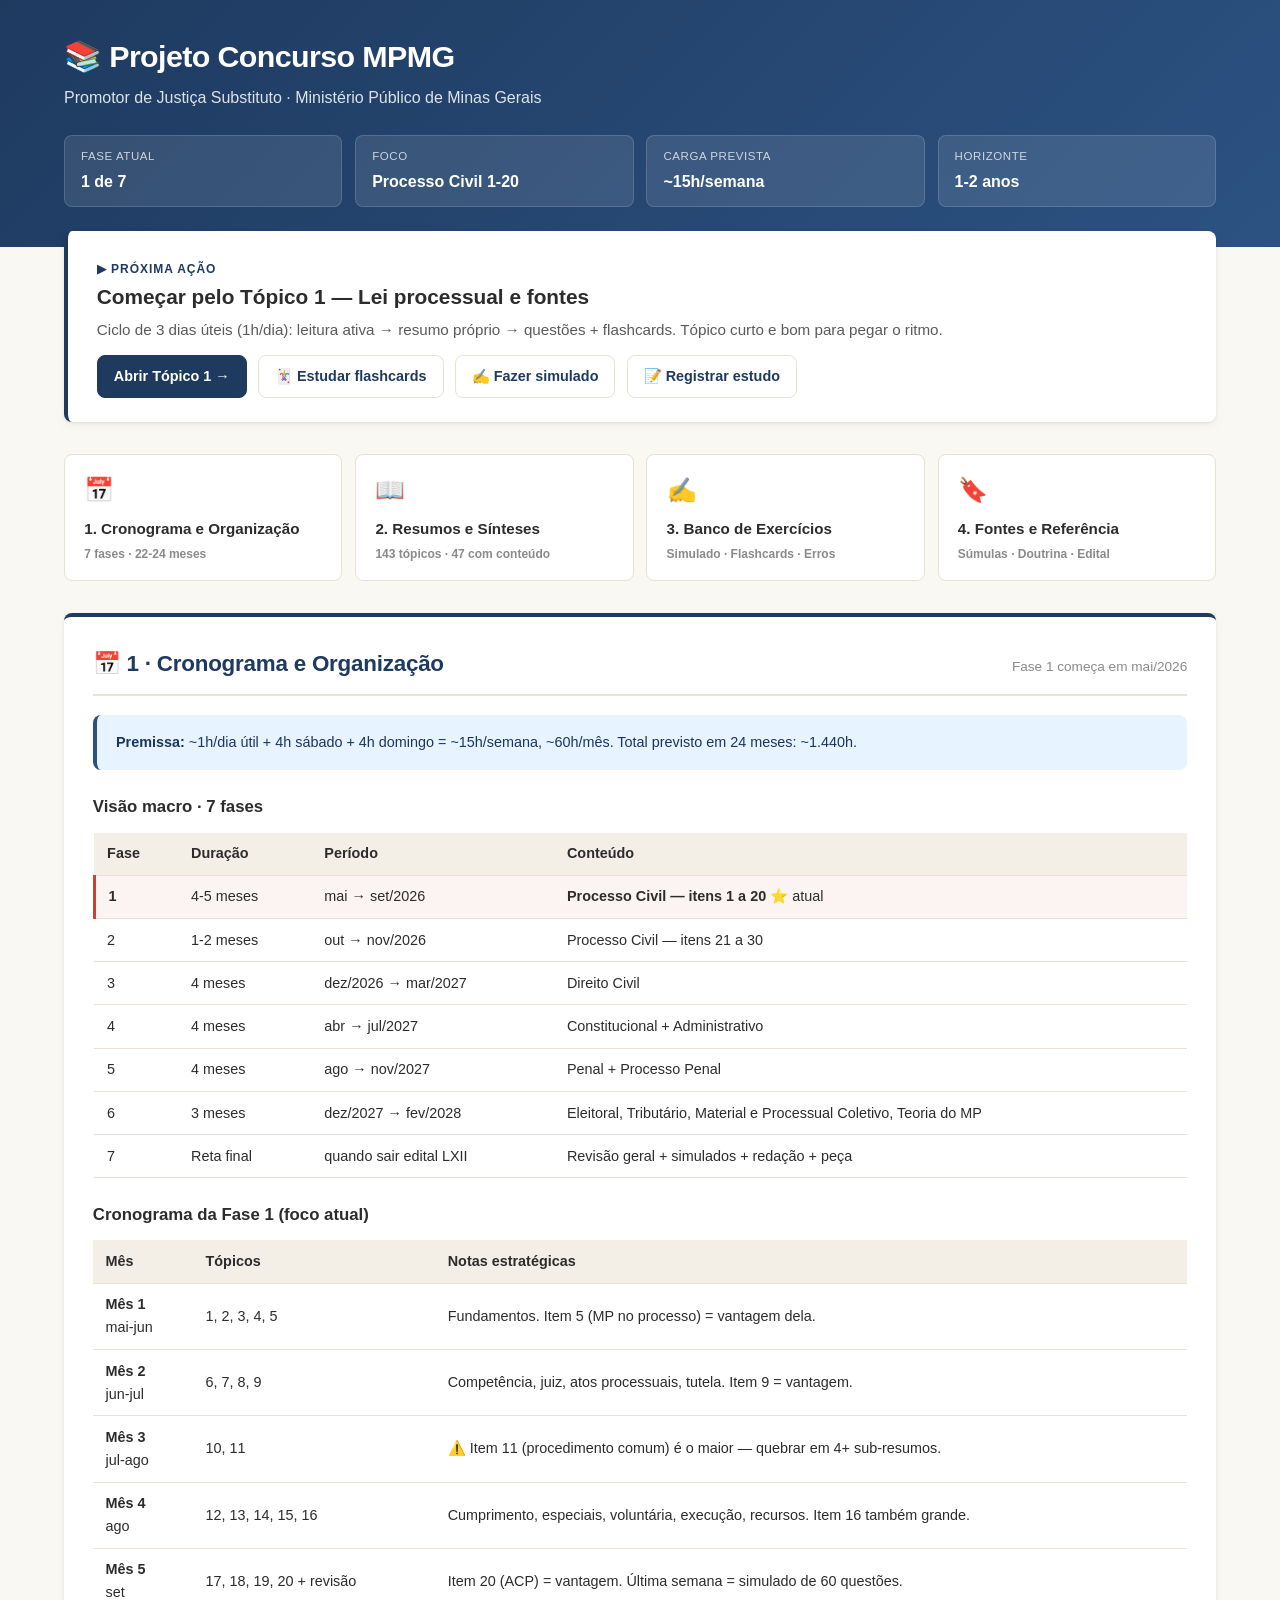
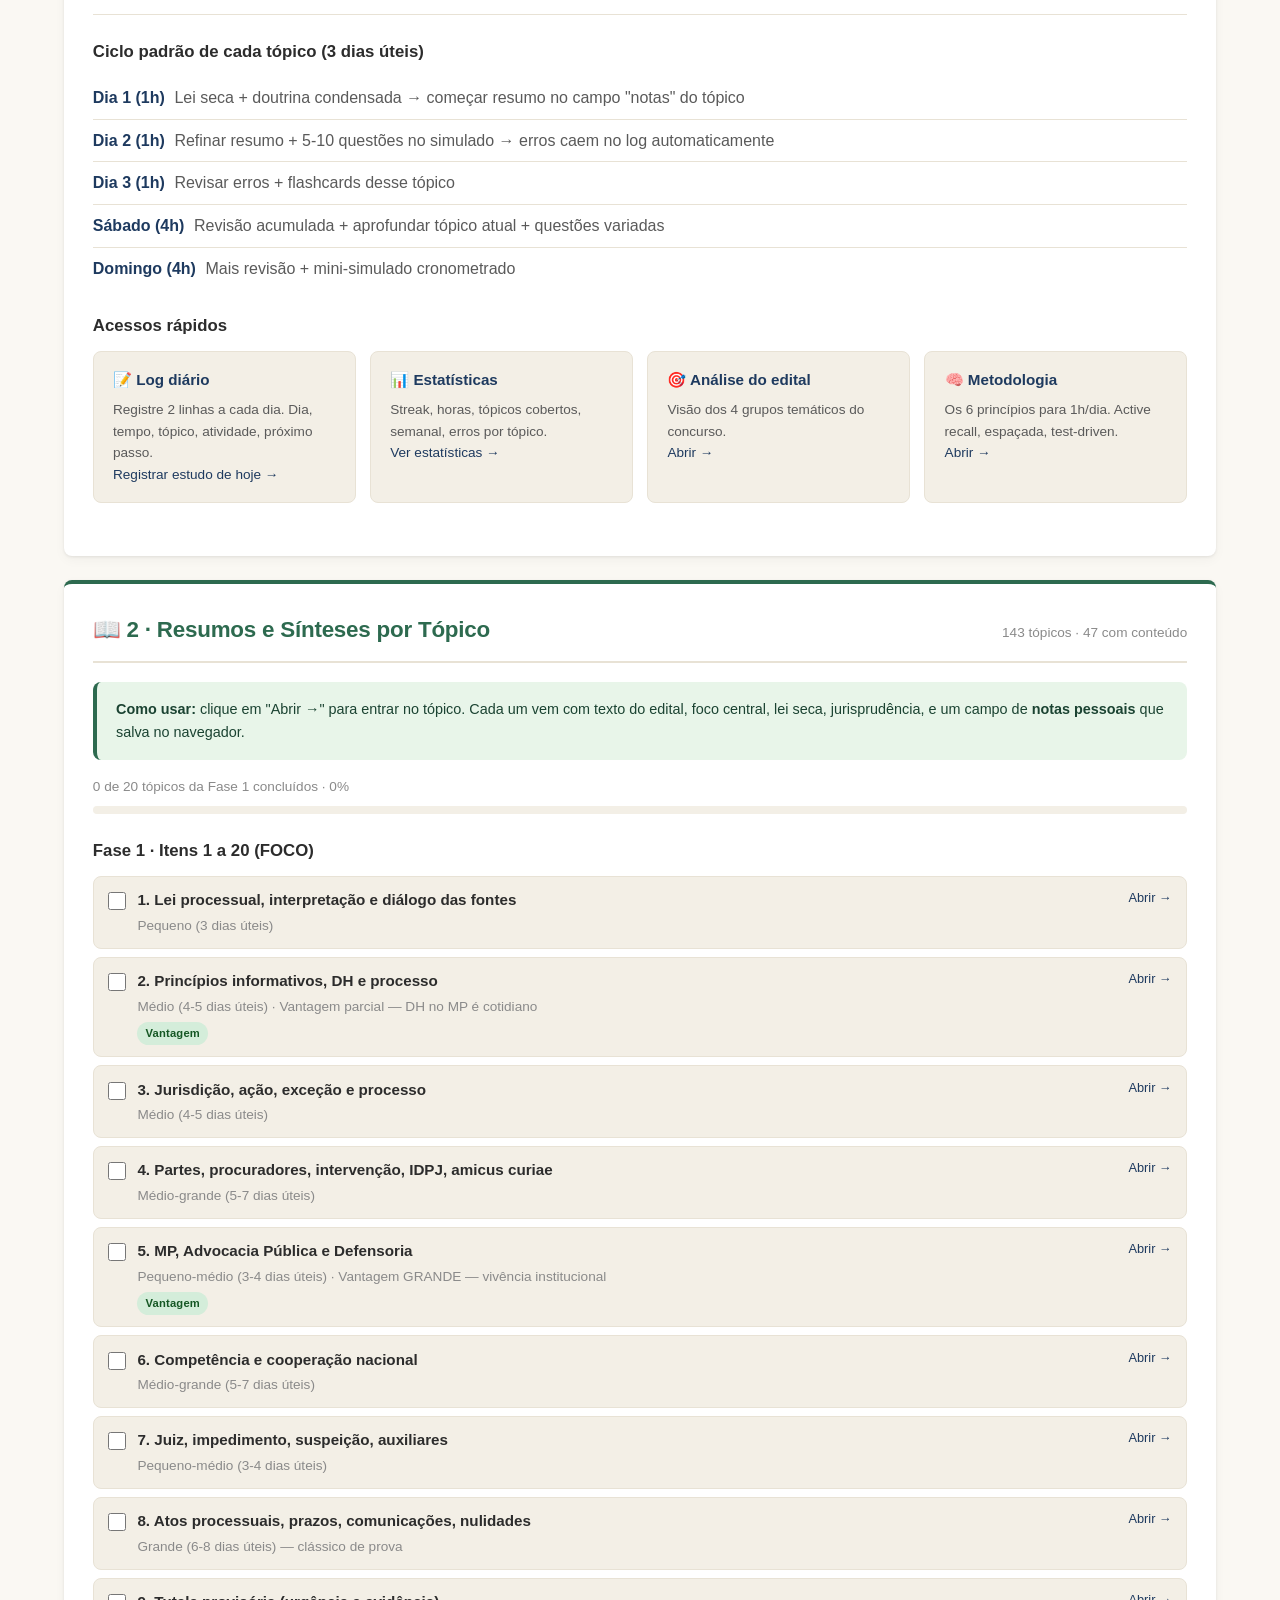
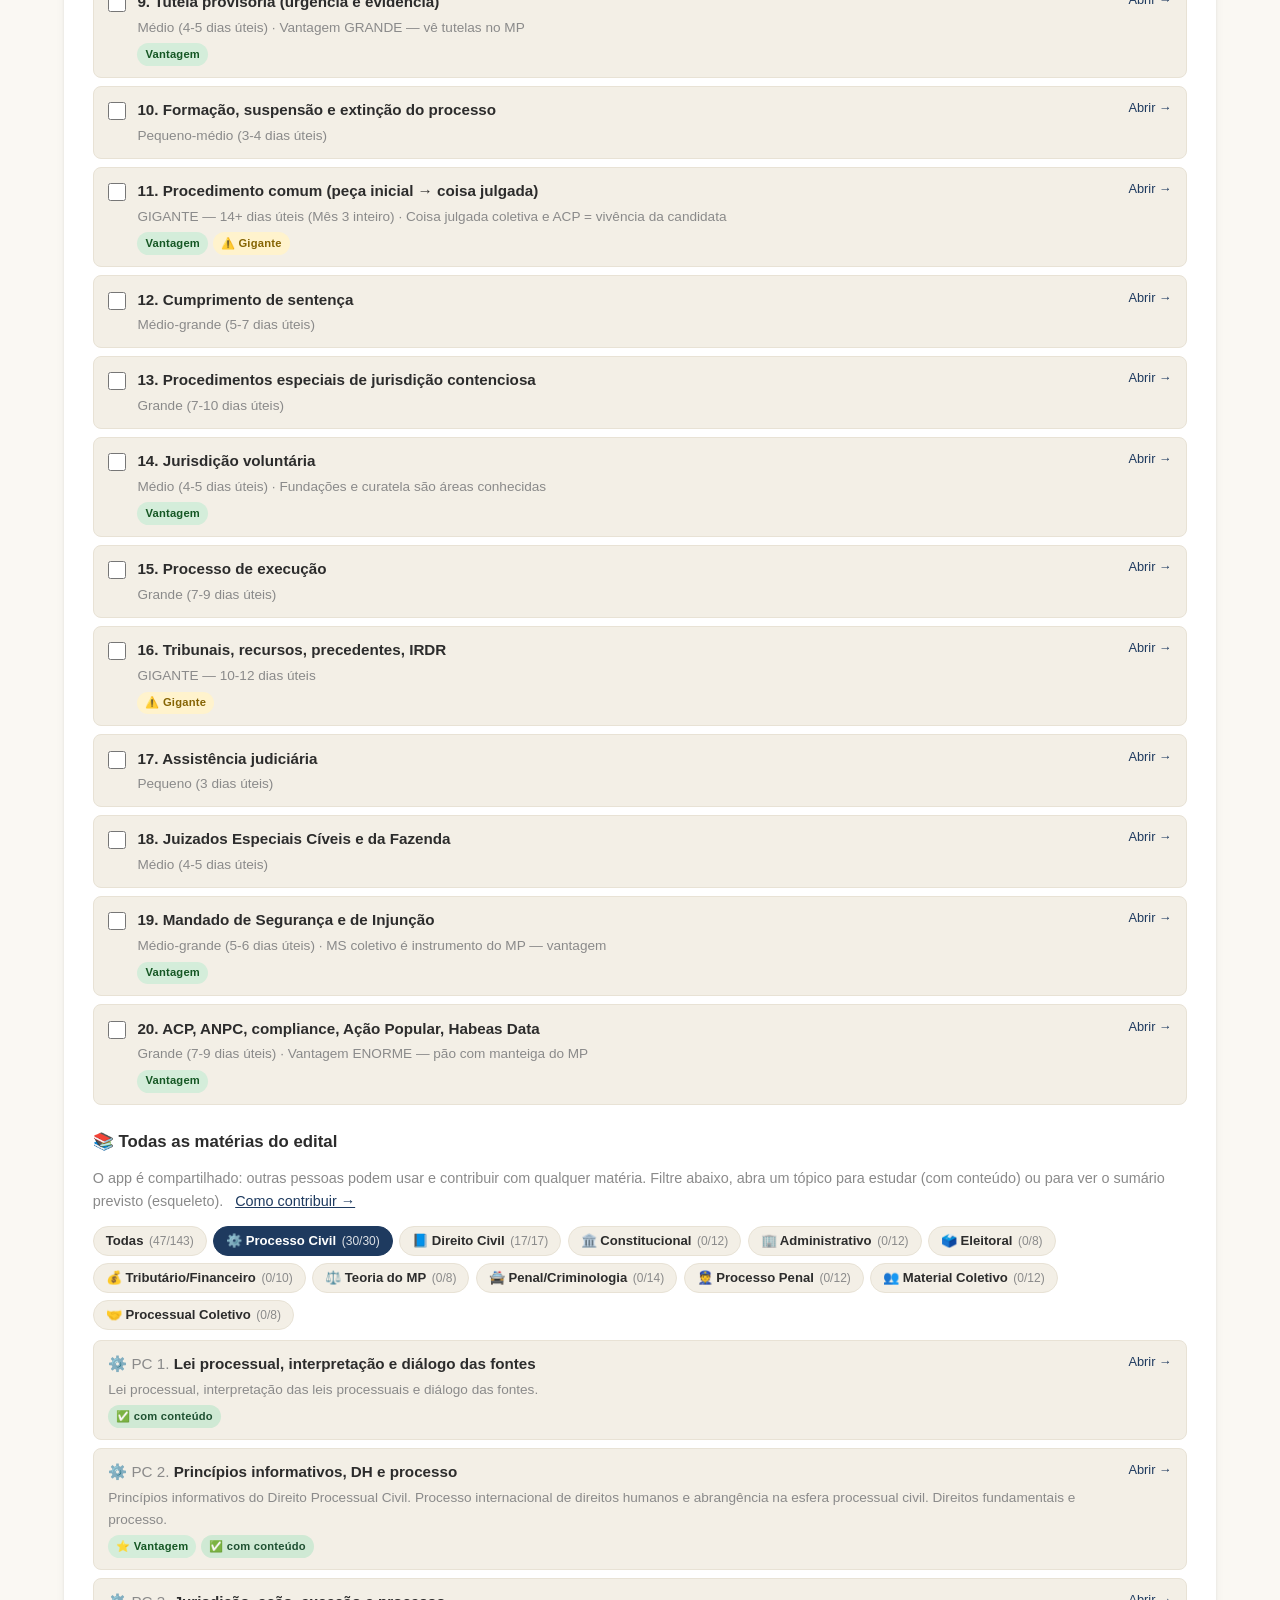
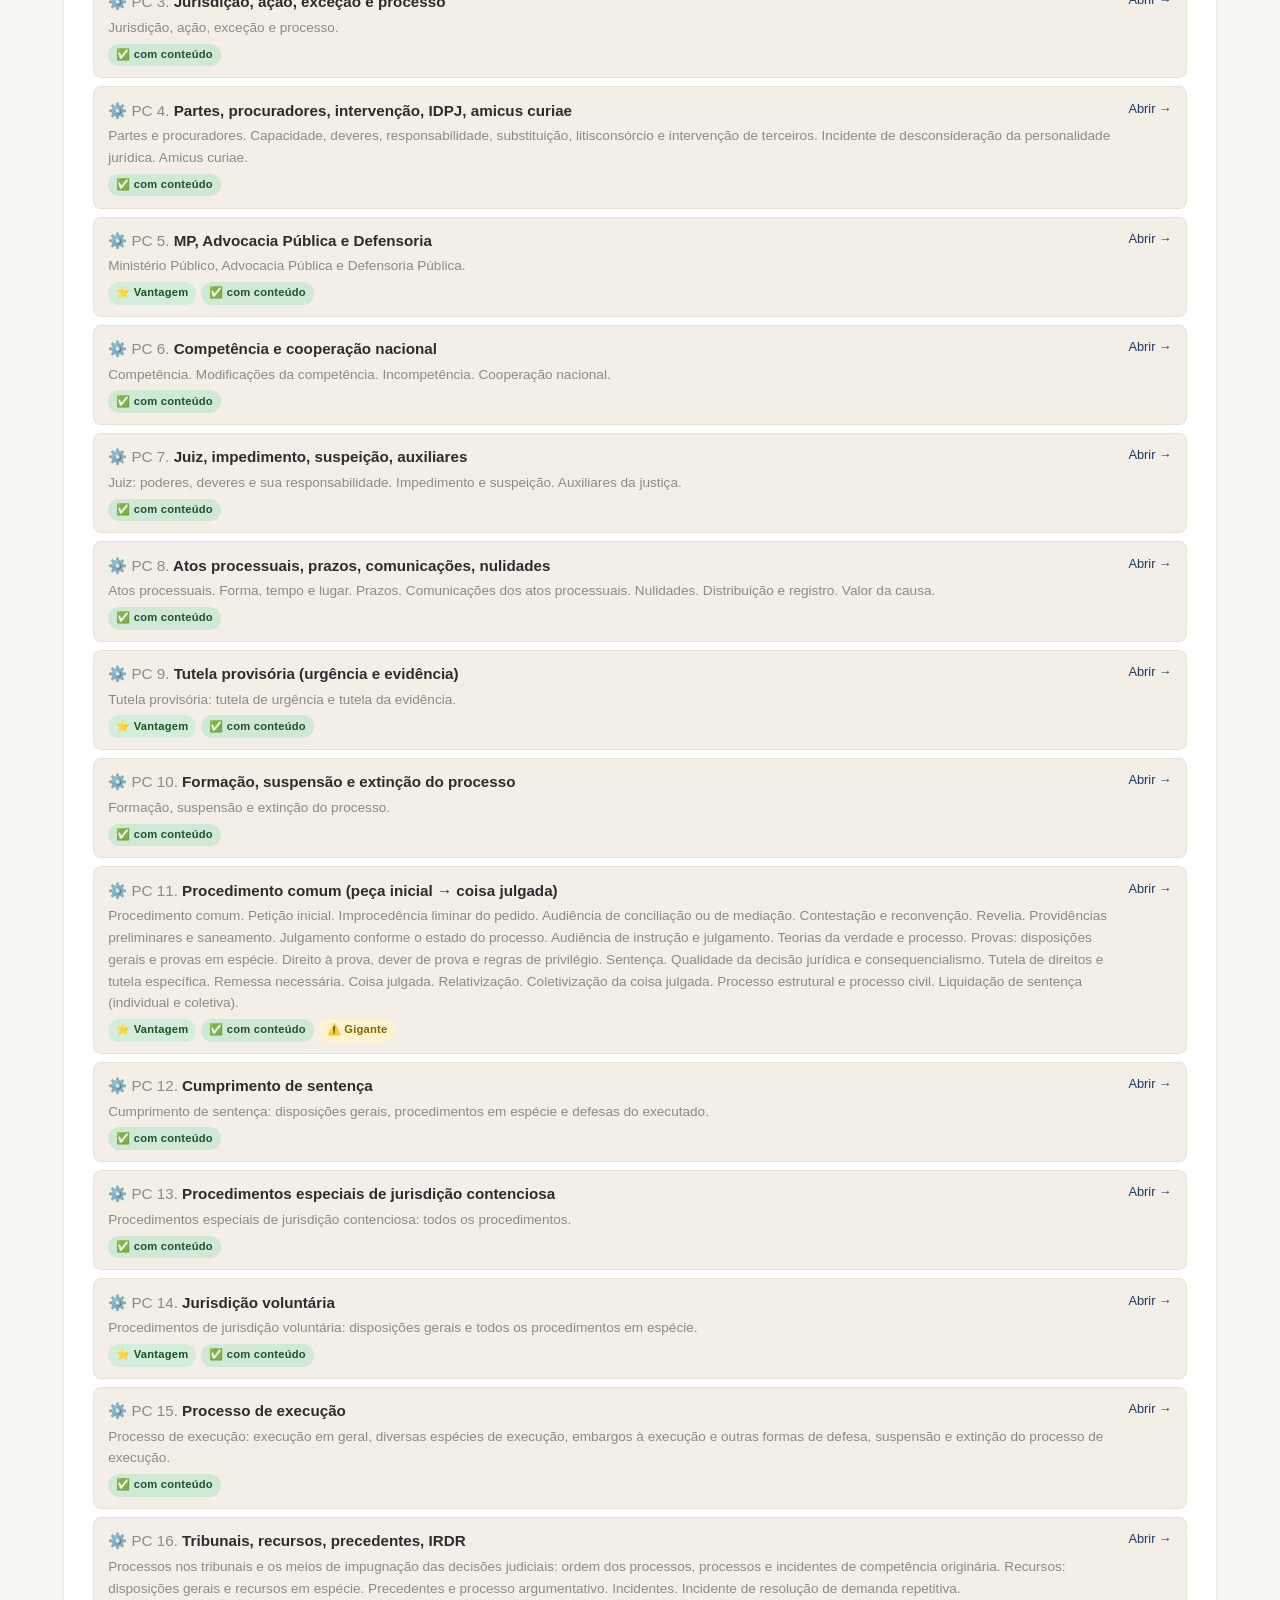
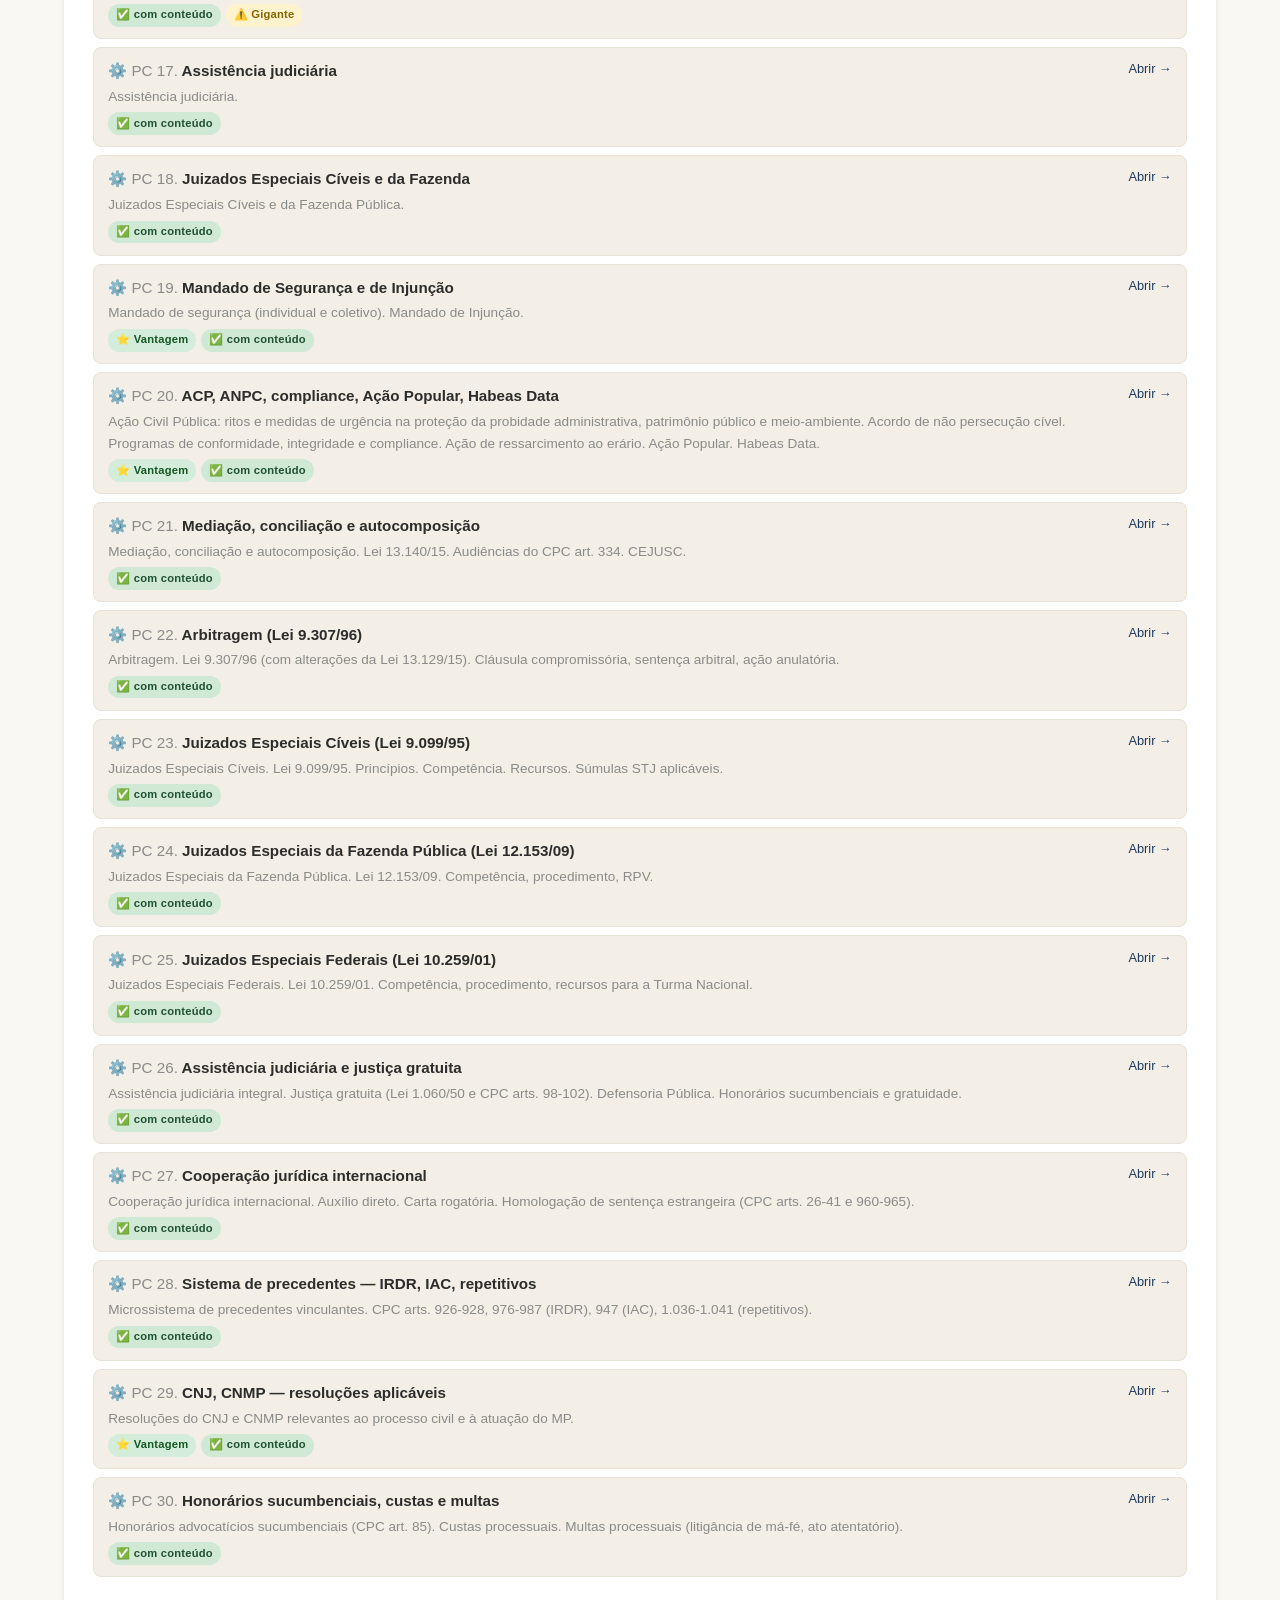
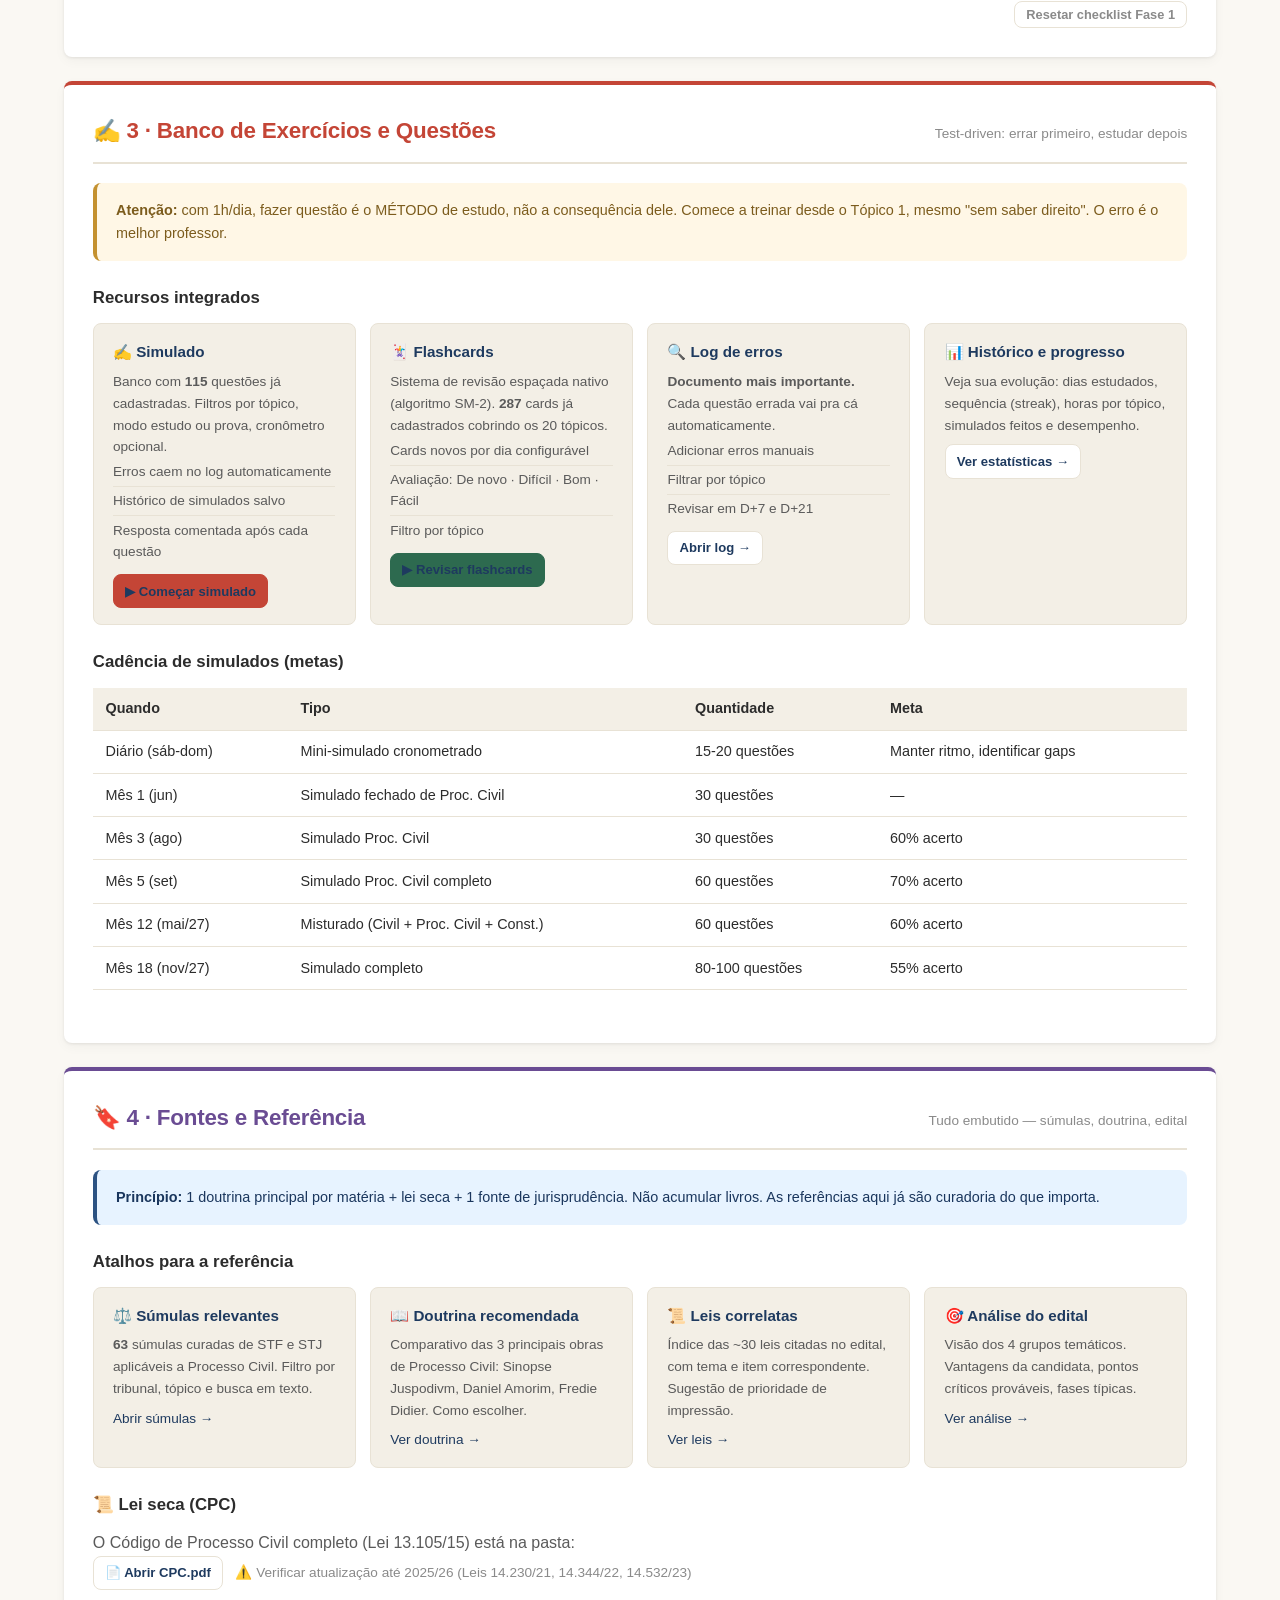
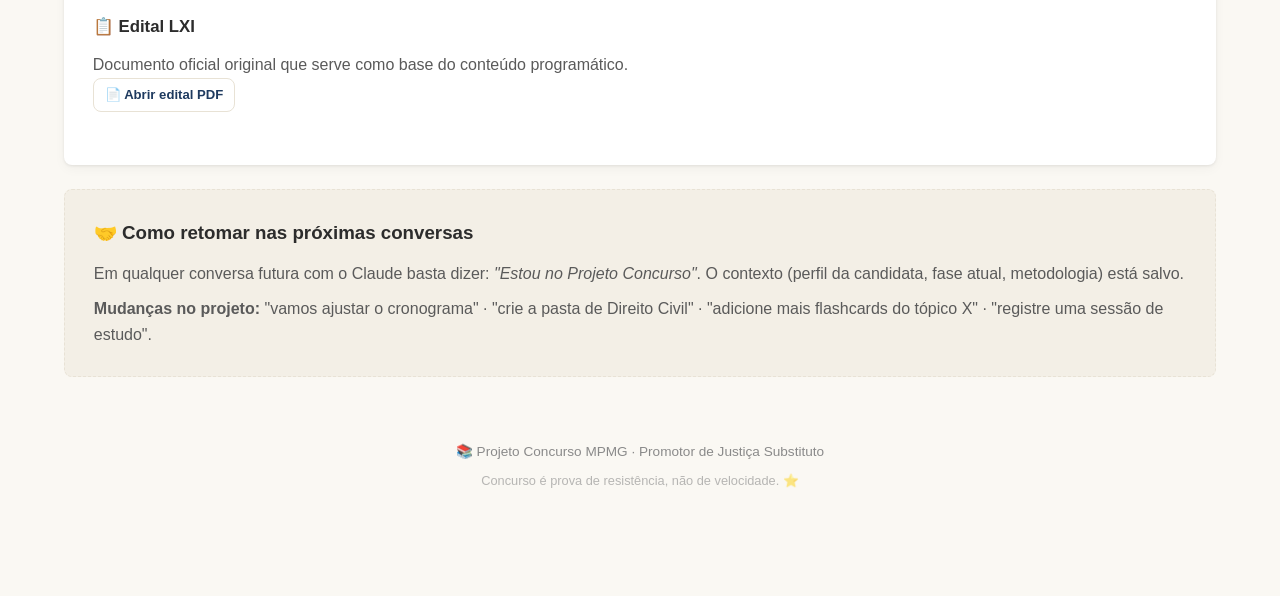
==== commit e73d5f21: "App compartilhado: 96 esqueletos das 9 áreas, filtro de matéria, contribuição Bloco 21 — esqueletos " ====
--- a/index.html
+++ b/index.html
@@ -58,7 +58,7 @@
     <a href="#bloco-2">
       <span class="block-icon">📖</span>
       <span class="block-name">2. Resumos e Sínteses</span>
-      <span class="block-tag">20 tópicos de Proc. Civil</span>
+      <span class="block-tag" id="nav-block2-tag">— tópicos no edital</span>
     </a>
     <a href="#bloco-3">
       <span class="block-icon">✍️</span>
@@ -164,7 +164,7 @@
   <section id="bloco-2" class="block block-2">
     <div class="block-header">
       <h2>📖 2 · Resumos e Sínteses por Tópico</h2>
-      <span class="block-meta">20 tópicos de Processo Civil</span>
+      <span class="block-meta" id="block2-meta">Todas as matérias do edital</span>
     </div>
 
     <div class="callout callout-tip">
@@ -183,24 +183,20 @@
       <ul class="checklist" id="checklist-fase1"></ul>
     </div>
 
-    <details class="subsection" style="margin-top:1rem;">
-      <summary style="cursor:pointer; font-weight:600; padding:0.5rem 0; list-style:none;">
-        📋 Fase 2 · PC itens 21 a 30 <span style="color:var(--text-muted); font-weight:normal;">(em construção · clique para abrir)</span>
-      </summary>
-      <p style="color:var(--text-muted); font-size:0.85rem; margin-top:0.5rem;">Esqueletos com sumário previsto. Conteúdo será preenchido ao iniciar a Fase 2 (out-nov/2026).</p>
-      <ul class="checklist" id="checklist-fase2"></ul>
-    </details>
-
-    <details class="subsection" style="margin-top:1rem;">
-      <summary style="cursor:pointer; font-weight:600; padding:0.5rem 0; list-style:none;">
-        📘 Fase 3 · Direito Civil <span style="color:var(--text-muted); font-weight:normal;">(em construção · clique para abrir)</span>
-      </summary>
-      <p style="color:var(--text-muted); font-size:0.85rem; margin-top:0.5rem;">17 tópicos esqueleto da LINDB às Sucessões. Cronograma: dez/2026 → mar/2027.</p>
-      <ul class="checklist" id="checklist-fase3"></ul>
-    </details>
+    <div class="subsection" style="margin-top:1.5rem;">
+      <h3>📚 Todas as matérias do edital</h3>
+      <p style="color:var(--text-muted); font-size:0.9rem;">
+        O app é compartilhado: outras pessoas podem usar e contribuir com qualquer matéria. Filtre abaixo, abra um tópico para estudar (com conteúdo) ou para ver o sumário previsto (esqueleto).
+        <a href="CONTRIBUTING.md" style="margin-left:0.5rem;">Como contribuir →</a>
+      </p>
+
+      <div class="materia-filters" id="materia-filters" style="display:flex; flex-wrap:wrap; gap:0.4rem; margin:0.8rem 0 0.6rem;"></div>
+
+      <ul class="checklist" id="checklist-todas"></ul>
+    </div>
 
     <div class="toolbar">
-      <button class="btn btn-reset" onclick="resetChecklist()">Resetar checklist</button>
+      <button class="btn btn-reset" onclick="resetChecklist()">Resetar checklist Fase 1</button>
     </div>
   </section>
 
@@ -355,6 +351,13 @@
   const sumulasCountEl = document.getElementById('sumulas-count');
   if (sumulasCountEl && APP_DATA.sumulas) sumulasCountEl.textContent = APP_DATA.sumulas.length;
 
+  const totalTopics = APP_DATA.topics.length;
+  const totalContent = APP_DATA.topics.filter(t => t.sections && t.sections.length > 0).length;
+  const navTag = document.getElementById('nav-block2-tag');
+  if (navTag) navTag.textContent = `${totalTopics} tópicos · ${totalContent} com conteúdo`;
+  const block2Meta = document.getElementById('block2-meta');
+  if (block2Meta) block2Meta.textContent = `${totalTopics} tópicos · ${totalContent} com conteúdo`;
+
   // checklist Fase 1 — só PC 1-20 (com conteúdo)
   const ul = document.getElementById('checklist-fase1');
   APP_DATA.topics
@@ -381,46 +384,91 @@
       ul.appendChild(li);
     });
 
-  // checklist Fase 2 — PC 21-30 (esqueletos)
-  const ul2 = document.getElementById('checklist-fase2');
-  if (ul2) {
-    APP_DATA.topics
-      .filter(t => (t.materia || 'pc') === 'pc' && t.num >= 21 && t.num <= 30)
-      .forEach(t => {
-        const li = document.createElement('li');
-        li.className = 'checklist-item';
-        li.style.opacity = '0.85';
-        li.innerHTML = `
-          <div class="item-content" style="margin-left:0;">
-            <span class="item-title">${t.num}. ${App.escape(t.title)}</span>
-            <span class="item-desc">${App.escape(t.editalText || '')}</span>
-            <span class="item-tags"><span class="tag tag-fase2">🚧 stub</span></span>
-          </div>
-          <a href="topicos.html?id=${t.id}" class="item-link">Abrir →</a>
-        `;
-        ul2.appendChild(li);
+  // ---- Lista unificada por matéria com filtro ----
+  const filtersEl = document.getElementById('materia-filters');
+  const ulAll = document.getElementById('checklist-todas');
+
+  // Conta tópicos por matéria + quantos têm conteúdo
+  const counts = {};
+  APP_DATA.topics.forEach(t => {
+    const m = t.materia || 'pc';
+    if (!counts[m]) counts[m] = { total: 0, content: 0 };
+    counts[m].total++;
+    if (t.sections && t.sections.length > 0) counts[m].content++;
+  });
+
+  // Filtros: "Todas" + uma pílula por matéria (na ordem de App.MATERIAS)
+  const FILTER_KEY = 'index-materia-filter';
+  let activeFilter = App.load(FILTER_KEY, 'pc');
+
+  function buildFilterPills() {
+    filtersEl.innerHTML = '';
+    const totalContent = Object.values(counts).reduce((s, c) => s + c.content, 0);
+    const totalAll = Object.values(counts).reduce((s, c) => s + c.total, 0);
+
+    const pillAll = document.createElement('button');
+    pillAll.type = 'button';
+    pillAll.className = 'pill' + (activeFilter === 'all' ? ' pill-active' : '');
+    pillAll.dataset.materia = 'all';
+    pillAll.innerHTML = `Todas <small>(${totalContent}/${totalAll})</small>`;
+    filtersEl.appendChild(pillAll);
+
+    App.MATERIAS.forEach(m => {
+      if (!counts[m.key]) return;
+      const c = counts[m.key];
+      const pill = document.createElement('button');
+      pill.type = 'button';
+      pill.className = 'pill' + (activeFilter === m.key ? ' pill-active' : '');
+      pill.dataset.materia = m.key;
+      pill.innerHTML = `${m.icon} ${App.escape(m.label)} <small>(${c.content}/${c.total})</small>`;
+      filtersEl.appendChild(pill);
+    });
+
+    filtersEl.querySelectorAll('.pill').forEach(b => {
+      b.addEventListener('click', () => {
+        activeFilter = b.dataset.materia;
+        App.save(FILTER_KEY, activeFilter);
+        buildFilterPills();
+        renderList();
       });
+    });
   }
 
-  // checklist Fase 3 — Direito Civil (esqueletos)
-  const ul3 = document.getElementById('checklist-fase3');
-  if (ul3) {
-    APP_DATA.topics
-      .filter(t => t.materia === 'civil')
-      .forEach(t => {
-        const li = document.createElement('li');
-        li.className = 'checklist-item';
-        li.style.opacity = '0.85';
-        li.innerHTML = `
-          <div class="item-content" style="margin-left:0;">
-            <span class="item-title">${t.num}. ${App.escape(t.title)}</span>
-            <span class="item-desc">${App.escape(t.editalText || '')}</span>
-            <span class="item-tags"><span class="tag tag-fase2">🚧 stub</span></span>
-          </div>
-          <a href="topicos.html?id=${t.id}" class="item-link">Abrir →</a>
-        `;
-        ul3.appendChild(li);
-      });
+  function renderList() {
+    ulAll.innerHTML = '';
+    const list = APP_DATA.topics.filter(t => activeFilter === 'all' || (t.materia || 'pc') === activeFilter);
+    if (list.length === 0) {
+      ulAll.innerHTML = '<li style="padding:0.6rem; color:var(--text-muted);">Nenhum tópico nesta matéria.</li>';
+      return;
+    }
+    list.forEach(t => {
+      const mKey = t.materia || 'pc';
+      const m = App.getMateria(mKey);
+      const isStub = !t.sections || t.sections.length === 0;
+      const tags = [];
+      if (t.advantage) tags.push('<span class="tag tag-vantagem">⭐ Vantagem</span>');
+      if (isStub) tags.push('<span class="tag tag-fase2">🚧 esqueleto</span>');
+      else tags.push('<span class="tag tag-content">✅ com conteúdo</span>');
+      if (t.size && t.size.toLowerCase().includes('gigante')) tags.push('<span class="tag tag-gigante">⚠️ Gigante</span>');
+
+      const li = document.createElement('li');
+      li.className = 'checklist-item';
+      if (isStub) li.style.opacity = '0.88';
+      li.innerHTML = `
+        <div class="item-content" style="margin-left:0;">
+          <span class="item-title">${m.icon} <span style="color:var(--text-muted); font-weight:500;">${App.escape(m.short)} ${t.num}.</span> ${App.escape(t.title)}</span>
+          <span class="item-desc">${App.escape(t.editalText || '')}</span>
+          ${tags.length ? `<span class="item-tags">${tags.join('')}</span>` : ''}
+        </div>
+        <a href="topicos.html?id=${t.id}" class="item-link">Abrir →</a>
+      `;
+      ulAll.appendChild(li);
+    });
+  }
+
+  if (filtersEl && ulAll) {
+    buildFilterPills();
+    renderList();
   }
 
   // estado persistente
--- a/assets/style.css
+++ b/assets/style.css
@@ -38,6 +38,46 @@
 .container { max-width: 1200px; margin: 0 auto; padding: 0 1.5rem; }
 .container-narrow { max-width: 900px; margin: 0 auto; padding: 0 1.5rem; }
 
+/* Layout do tópico com TOC lateral */
+.topic-layout { position: relative; }
+.topic-toc {
+  position: fixed; top: 90px; right: 1rem;
+  width: 230px; max-height: calc(100vh - 110px);
+  overflow-y: auto;
+  background: var(--bg-card);
+  border: 1px solid var(--border);
+  border-radius: 10px;
+  padding: 0.6rem 0.7rem 0.7rem;
+  font-size: 0.78rem;
+  box-shadow: 0 2px 8px rgba(0,0,0,0.04);
+  z-index: 5;
+}
+.topic-toc .toc-header {
+  font-weight: 700; color: var(--primary);
+  margin-bottom: 0.4rem; font-size: 0.78rem;
+  text-transform: uppercase; letter-spacing: 0.04em;
+  border-bottom: 1px solid var(--border); padding-bottom: 0.4rem;
+}
+.topic-toc .toc-list { list-style: none; margin: 0; padding: 0; }
+.topic-toc .toc-list li { margin: 0.2rem 0; }
+.topic-toc .toc-list a {
+  display: block; padding: 0.25rem 0.4rem;
+  color: var(--text-soft); text-decoration: none;
+  border-left: 2px solid transparent;
+  border-radius: 4px;
+  line-height: 1.3;
+}
+.topic-toc .toc-list a:hover { background: var(--bg-soft); color: var(--primary); }
+.topic-toc .toc-list a.active {
+  background: var(--bg-soft);
+  color: var(--primary);
+  border-left-color: var(--accent-2);
+  font-weight: 600;
+}
+@media (max-width: 1280px) {
+  .topic-toc { display: none; }
+}
+
 a { color: var(--primary); }
 a:hover { color: var(--primary-light); }
 
@@ -286,6 +326,23 @@
 .tag-foco { background: #f8d7da; color: #721c24; }
 .tag-fase2 { background: #e2e3e5; color: #383d41; }
 .tag-novo { background: #cfe2ff; color: #084298; }
+.tag-content { background: #cfe9d4; color: #1f5132; }
+
+/* Pílulas de filtro de matéria (hub) */
+.pill {
+  display: inline-flex; align-items: center; gap: 0.35rem;
+  padding: 0.4rem 0.75rem; font-size: 0.82rem; font-weight: 600;
+  background: var(--bg-soft); color: var(--text);
+  border: 1px solid var(--border); border-radius: 999px;
+  cursor: pointer; transition: all 0.15s ease;
+  font-family: inherit; line-height: 1.2;
+}
+.pill:hover { background: var(--bg); border-color: var(--accent-2); }
+.pill small { color: var(--text-muted); font-weight: 500; font-size: 0.75rem; }
+.pill-active {
+  background: var(--primary); color: white; border-color: var(--primary);
+}
+.pill-active small { color: rgba(255, 255, 255, 0.85); }
 
 .item-link {
   font-size: 0.8rem; color: var(--primary); text-decoration: none;
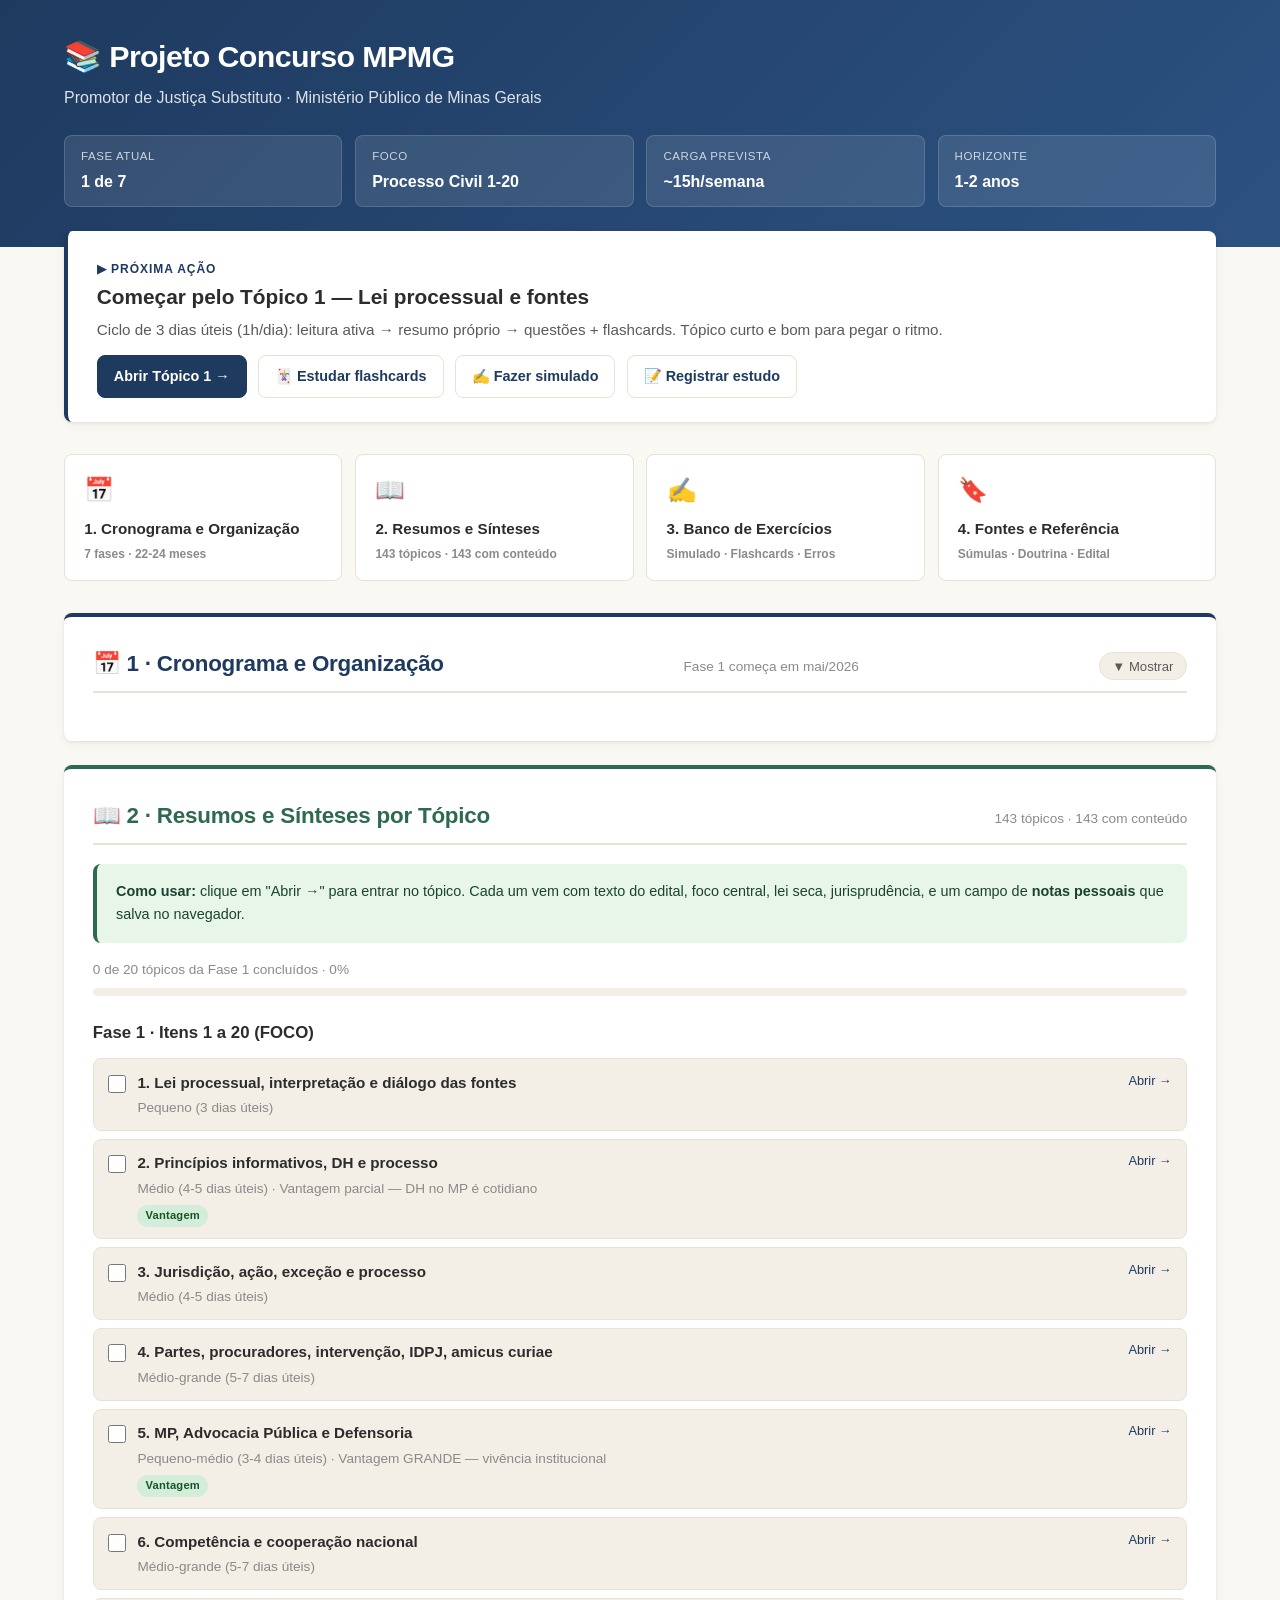
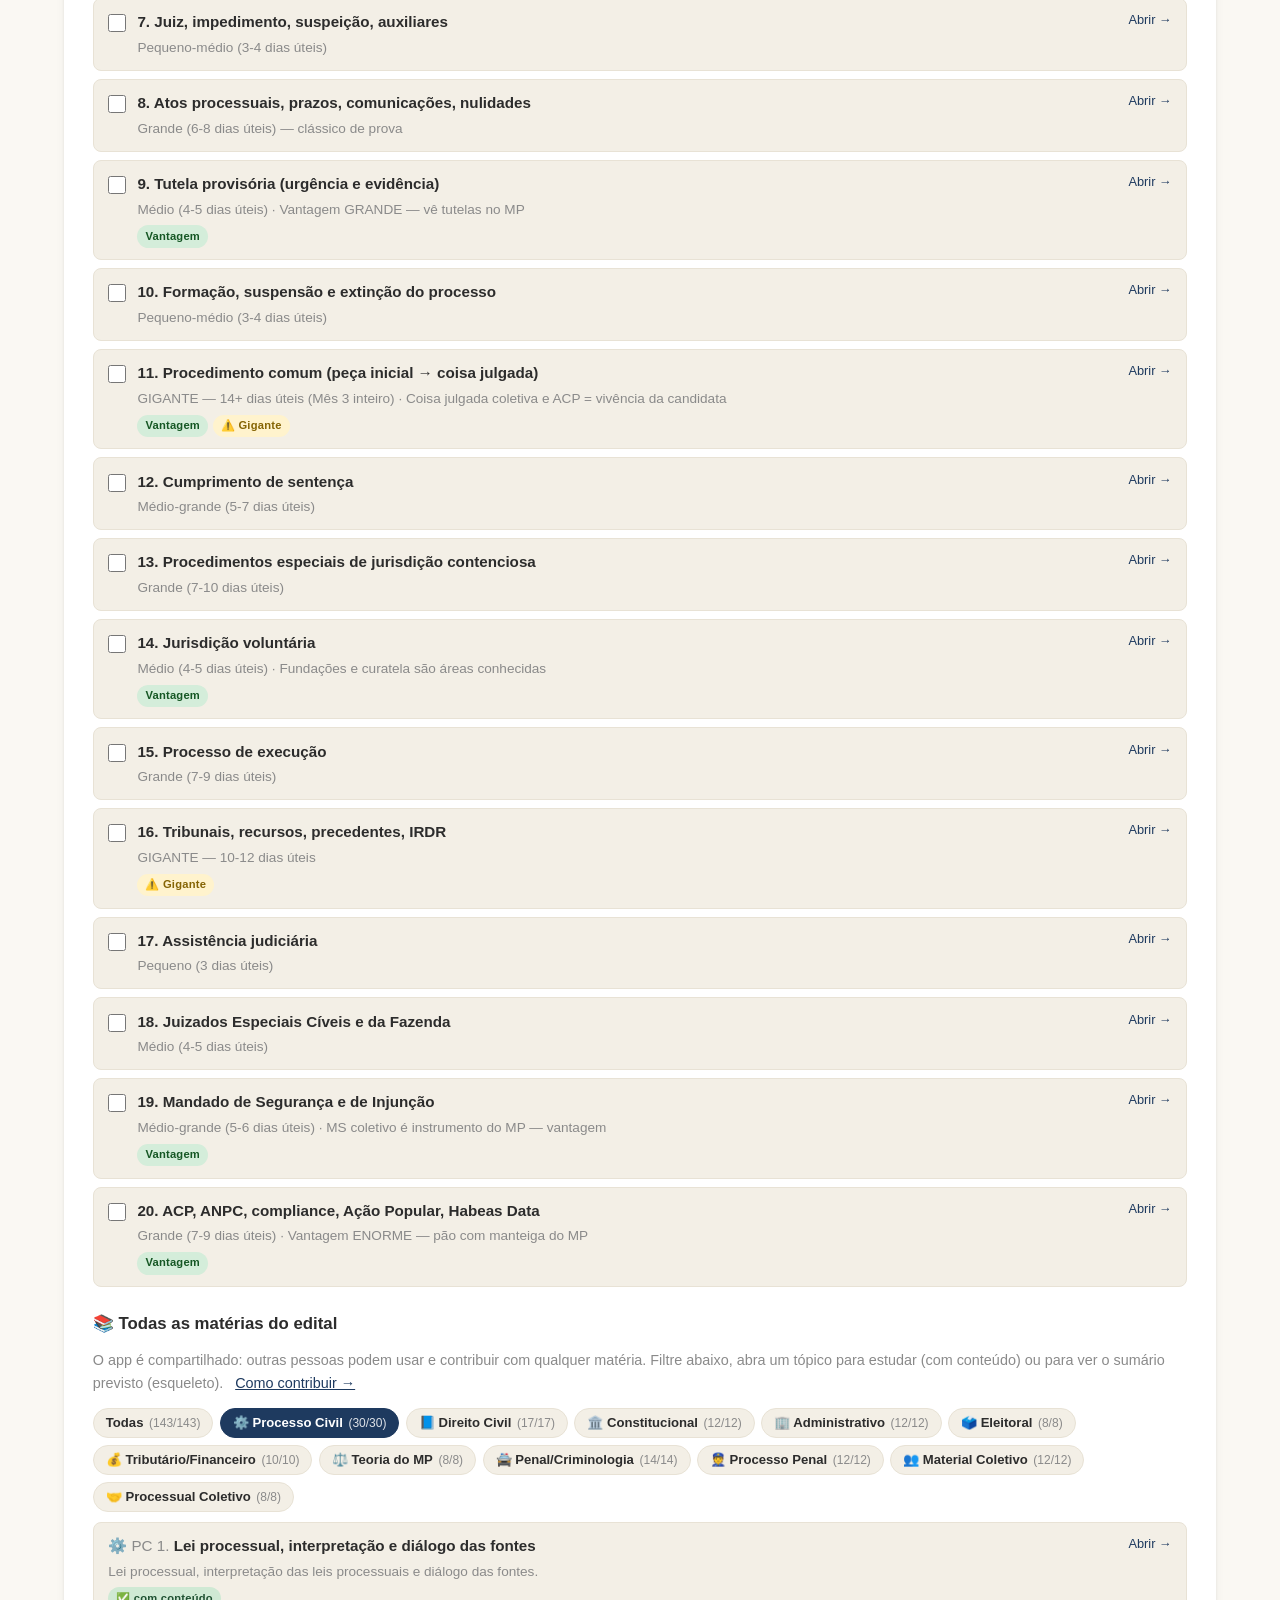
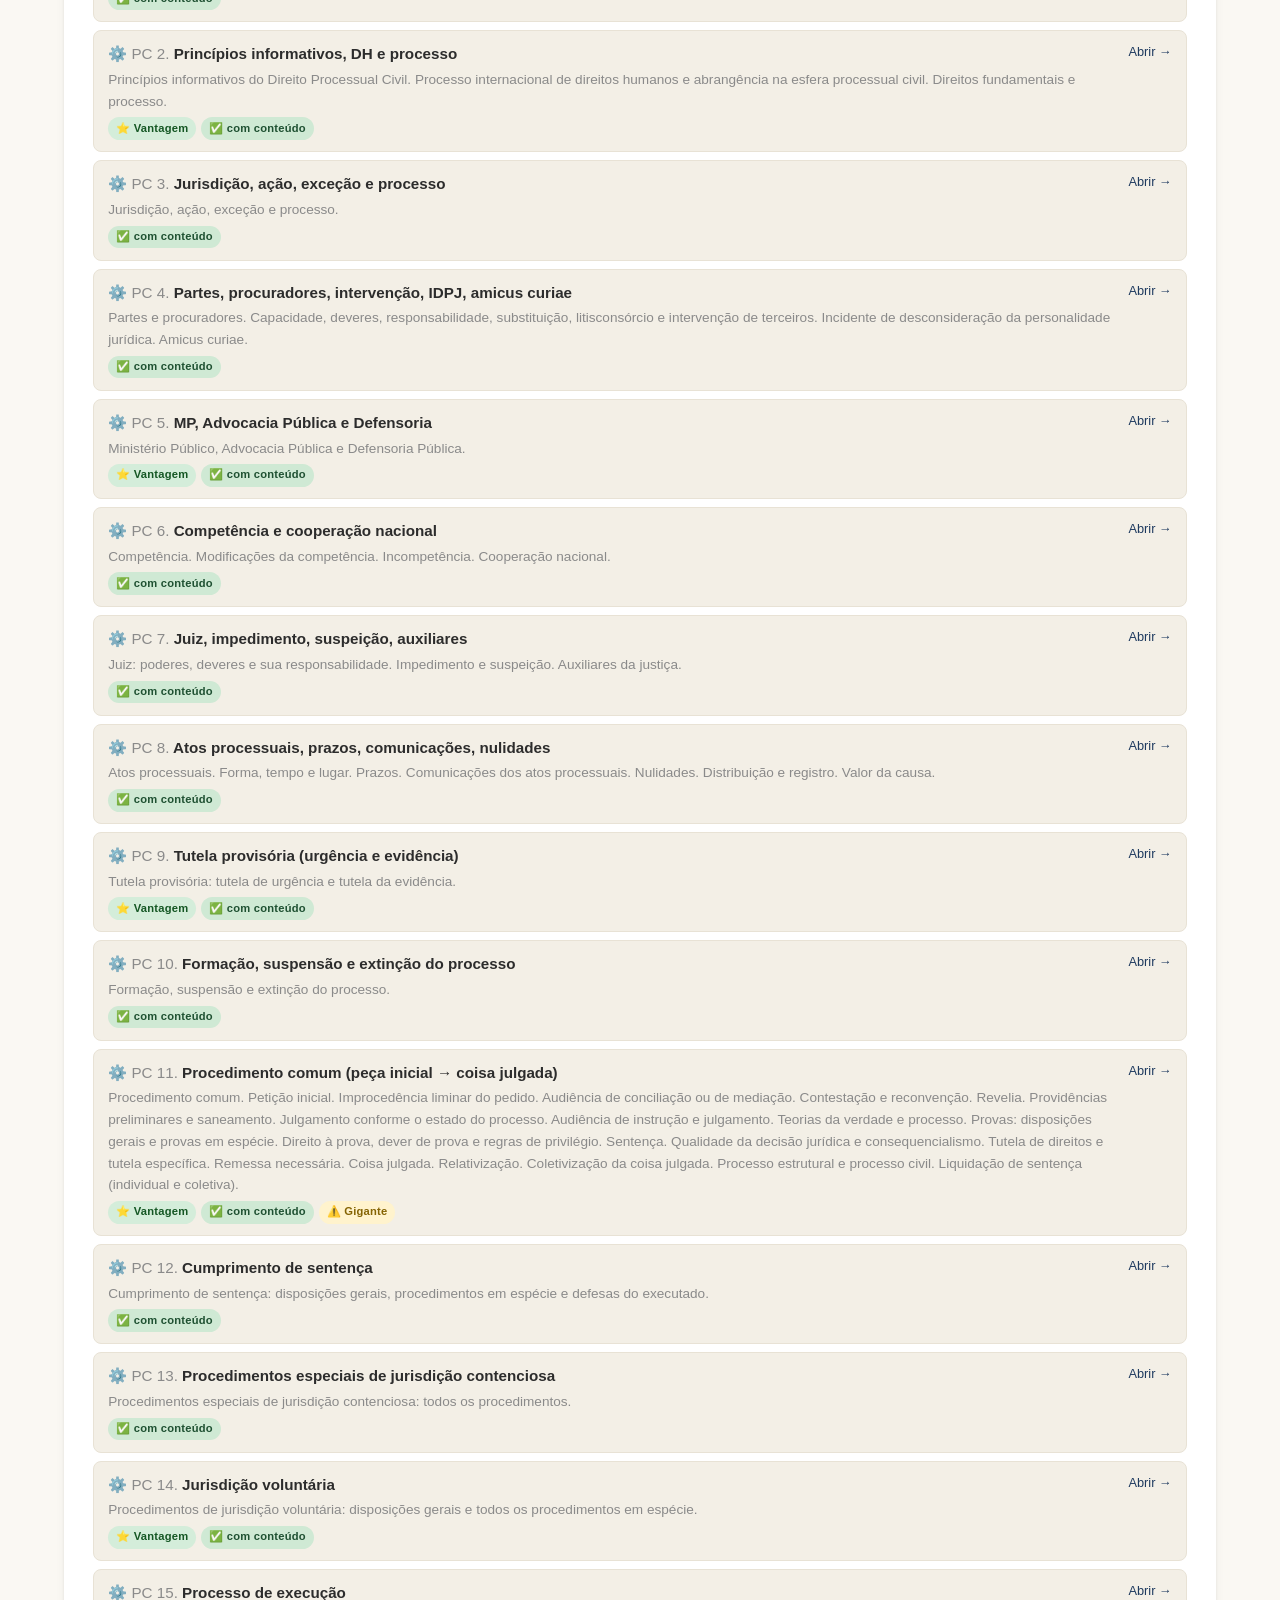
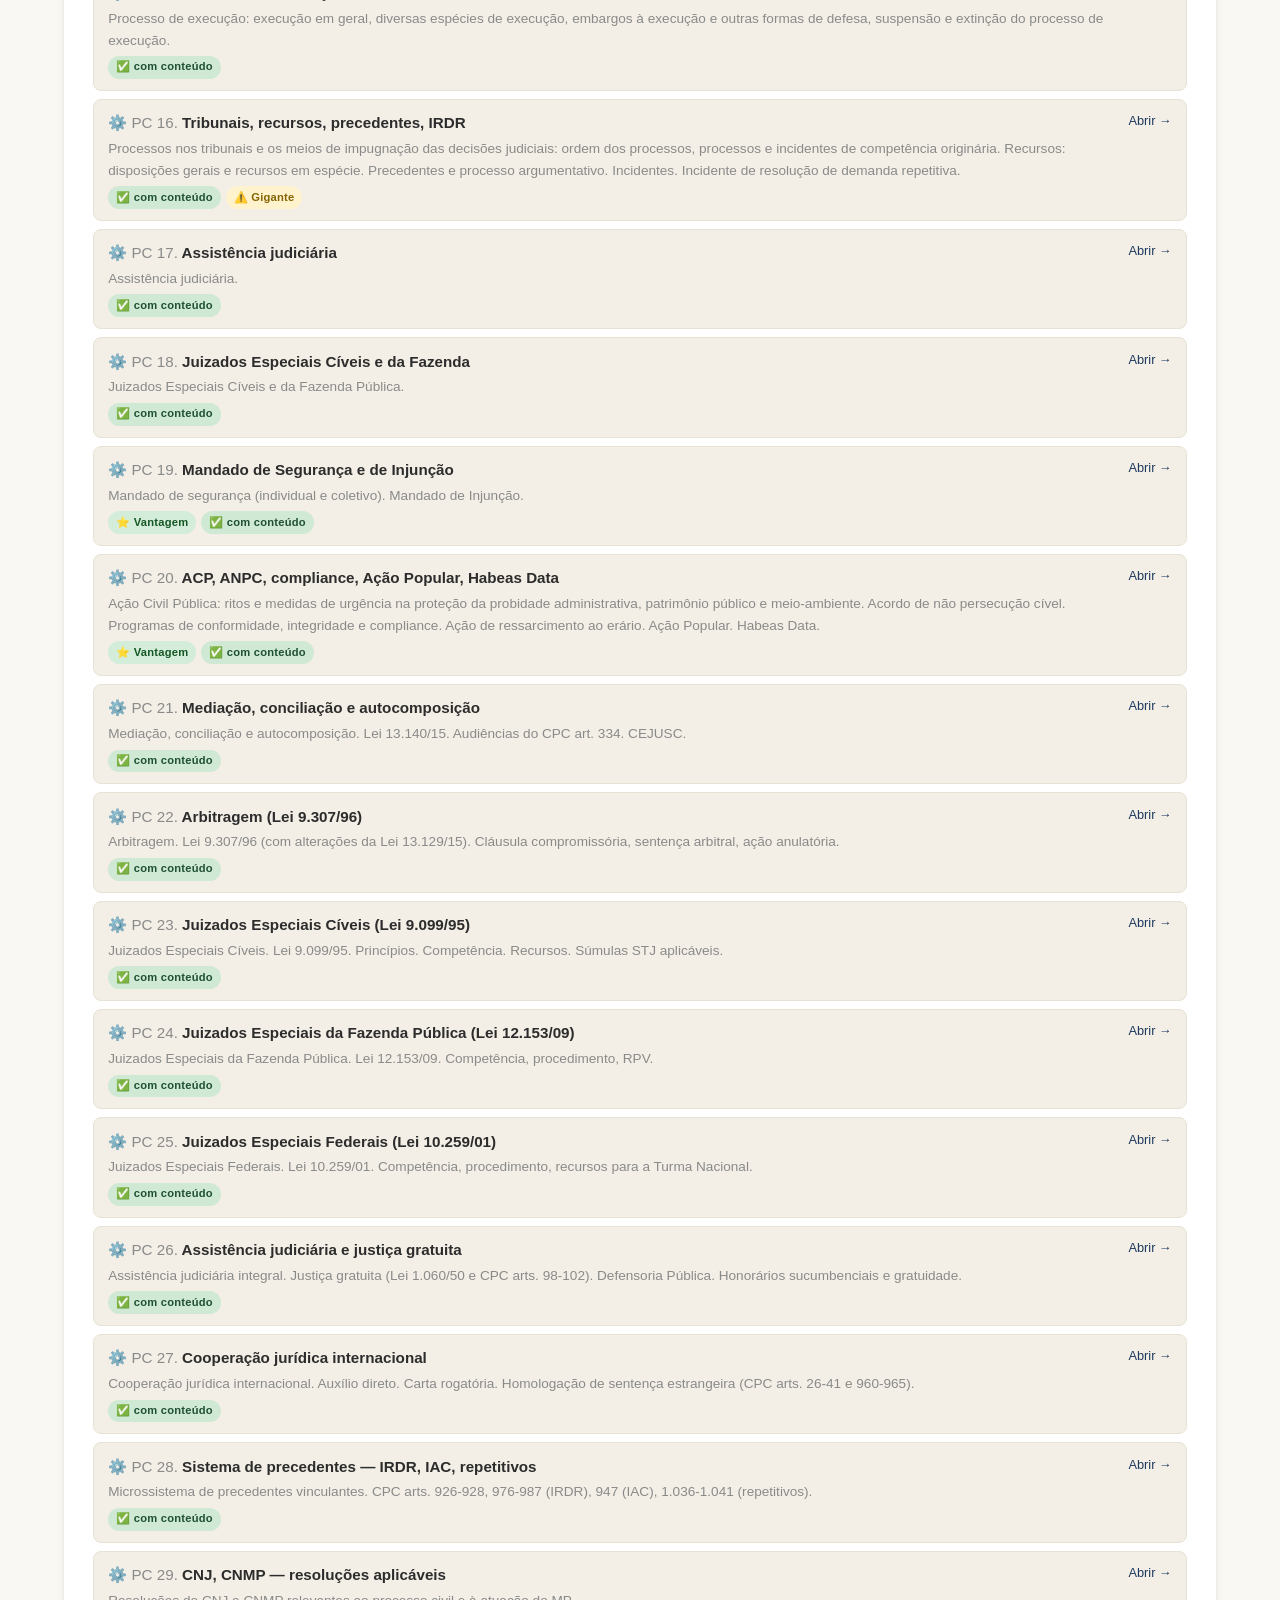
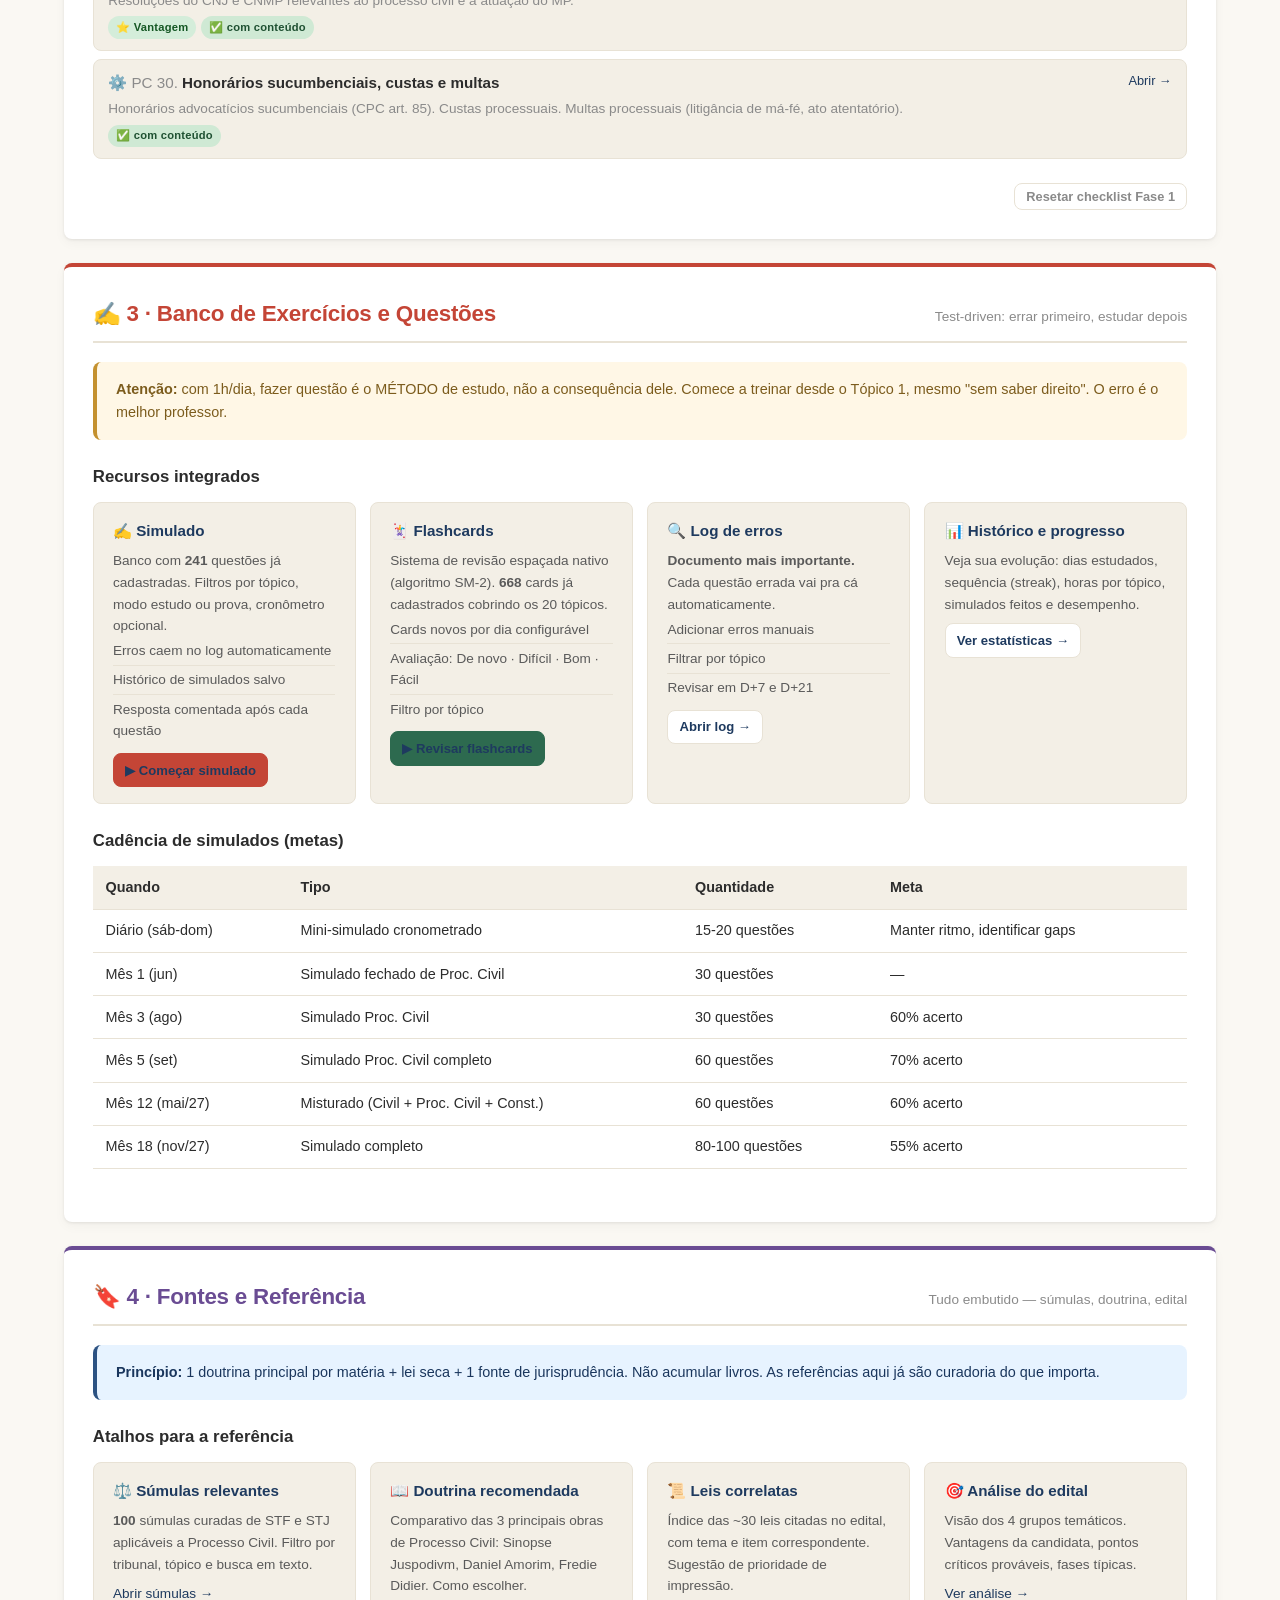
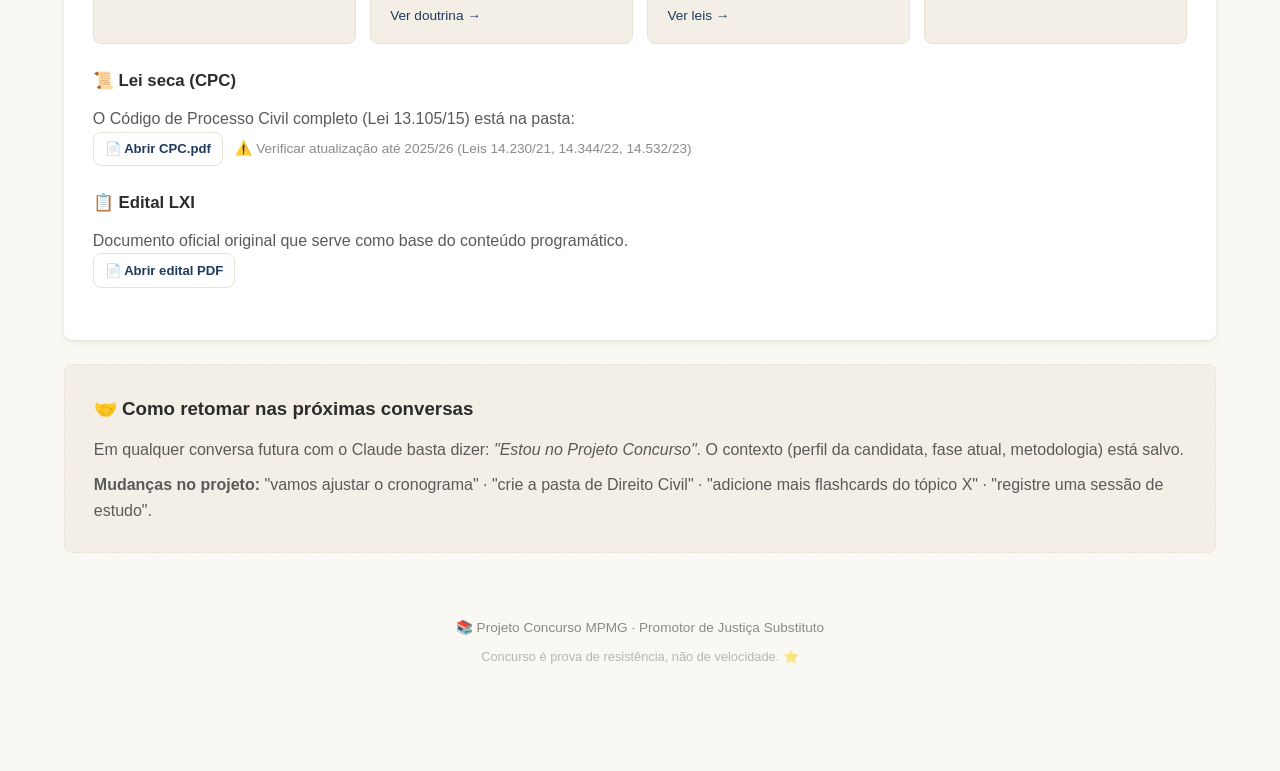
==== commit f3fa33c9: "Cronograma colapsável: botão Mostrar/Ocultar (default fechado) - Bloco 1 (Cronograma e Organização) " ====
--- a/index.html
+++ b/index.html
@@ -77,8 +77,10 @@
     <div class="block-header">
       <h2>📅 1 · Cronograma e Organização</h2>
       <span class="block-meta">Fase 1 começa em mai/2026</span>
-    </div>
-
+      <button class="btn btn-toggle-block" id="toggle-bloco-1" aria-expanded="false">▼ Mostrar</button>
+    </div>
+
+    <div class="block-body" id="body-bloco-1" style="display:none;">
     <div class="callout callout-info">
       <strong>Premissa:</strong> ~1h/dia útil + 4h sábado + 4h domingo = ~15h/semana, ~60h/mês. Total previsto em 24 meses: ~1.440h.
     </div>
@@ -158,6 +160,7 @@
         </div>
       </div>
     </div>
+    </div><!-- /block-body bloco-1 -->
   </section>
 
   <!-- ============ BLOCO 2: RESUMOS ============ -->
@@ -343,6 +346,26 @@
 <script src="assets/data.js"></script>
 <script src="assets/app.js"></script>
 <script>
+// Toggle do bloco Cronograma (default fechado, persiste em localStorage)
+(function () {
+  const KEY = 'concurso-mpmg-bloco-1-open';
+  const btn = document.getElementById('toggle-bloco-1');
+  const body = document.getElementById('body-bloco-1');
+  if (!btn || !body) return;
+  let isOpen = localStorage.getItem(KEY) === 'true';
+  function update() {
+    body.style.display = isOpen ? '' : 'none';
+    btn.textContent = isOpen ? '▲ Ocultar' : '▼ Mostrar';
+    btn.setAttribute('aria-expanded', isOpen ? 'true' : 'false');
+  }
+  update();
+  btn.addEventListener('click', () => {
+    isOpen = !isOpen;
+    localStorage.setItem(KEY, isOpen ? 'true' : 'false');
+    update();
+  });
+})();
+
 // Constrói checklist a partir dos dados
 (function () {
   // contadores
--- a/assets/style.css
+++ b/assets/style.css
@@ -190,6 +190,18 @@
 }
 .block-header h2 { font-size: 1.4rem; font-weight: 700; letter-spacing: -0.01em; }
 .block-header .block-meta { font-size: 0.85rem; color: var(--text-muted); }
+.btn-toggle-block {
+  font-size: 0.82rem; padding: 0.35rem 0.8rem;
+  background: var(--bg-soft); color: var(--text-soft);
+  border: 1px solid var(--border); border-radius: 999px;
+  cursor: pointer; font-weight: 500;
+  transition: background 0.15s, color 0.15s, border-color 0.15s;
+}
+.btn-toggle-block:hover {
+  background: var(--bg); color: var(--text); border-color: var(--text-muted);
+}
+.block-header { padding-bottom: 0.6rem; }
+.block-1[data-open="false"] .block-header { border-bottom: 1px solid var(--border); margin-bottom: 0; padding-bottom: 0.4rem; }
 .block-1 { border-top: 4px solid var(--accent-1); }
 .block-2 { border-top: 4px solid var(--accent-2); }
 .block-3 { border-top: 4px solid var(--accent-3); }
@@ -410,6 +422,40 @@
   margin-left: auto; font-size: 0.78rem; color: var(--text-muted);
   font-family: "SF Mono", Monaco, Consolas, monospace;
 }
+.audio-controls #voice-male, .audio-controls #voice-female {
+  font-weight: 700; padding: 0.3rem 0.55rem;
+}
+.audio-controls #audio-back, .audio-controls #audio-fwd {
+  padding: 0.3rem 0.55rem; font-size: 0.95rem;
+}
+.audio-controls #audio-progress {
+  flex: 1; min-width: 100px; max-width: 280px;
+  margin: 0 0.3rem; cursor: pointer;
+  accent-color: var(--brand, #0f766e);
+}
+.audio-controls #audio-progress:disabled {
+  opacity: 0.5; cursor: not-allowed;
+}
+.audio-controls .btn-premium-help {
+  background: linear-gradient(135deg, #fef3c7, #fde68a);
+  color: #78350f;
+  border: 1px solid #f59e0b;
+  font-weight: 600;
+}
+.audio-controls .btn-premium-help:hover {
+  background: linear-gradient(135deg, #fde68a, #fcd34d);
+}
+.audio-help {
+  flex-basis: 100%; font-size: 0.85rem; color: var(--text);
+  border-top: 1px dashed var(--border); padding: 0.6rem 0 0.2rem;
+  margin-top: 0.4rem;
+  line-height: 1.5;
+}
+.audio-help ol { margin: 0.4rem 0 0.4rem 1.4rem; padding: 0; }
+.audio-help ol li { margin: 0.3rem 0; }
+.audio-help p { margin: 0.4rem 0; }
+.audio-help i { color: var(--text-soft); }
+.audio-help .btn { margin: 0.3rem 0; }
 
 /* TTS small button (in flashcards / simulado question) */
 .btn-tts {
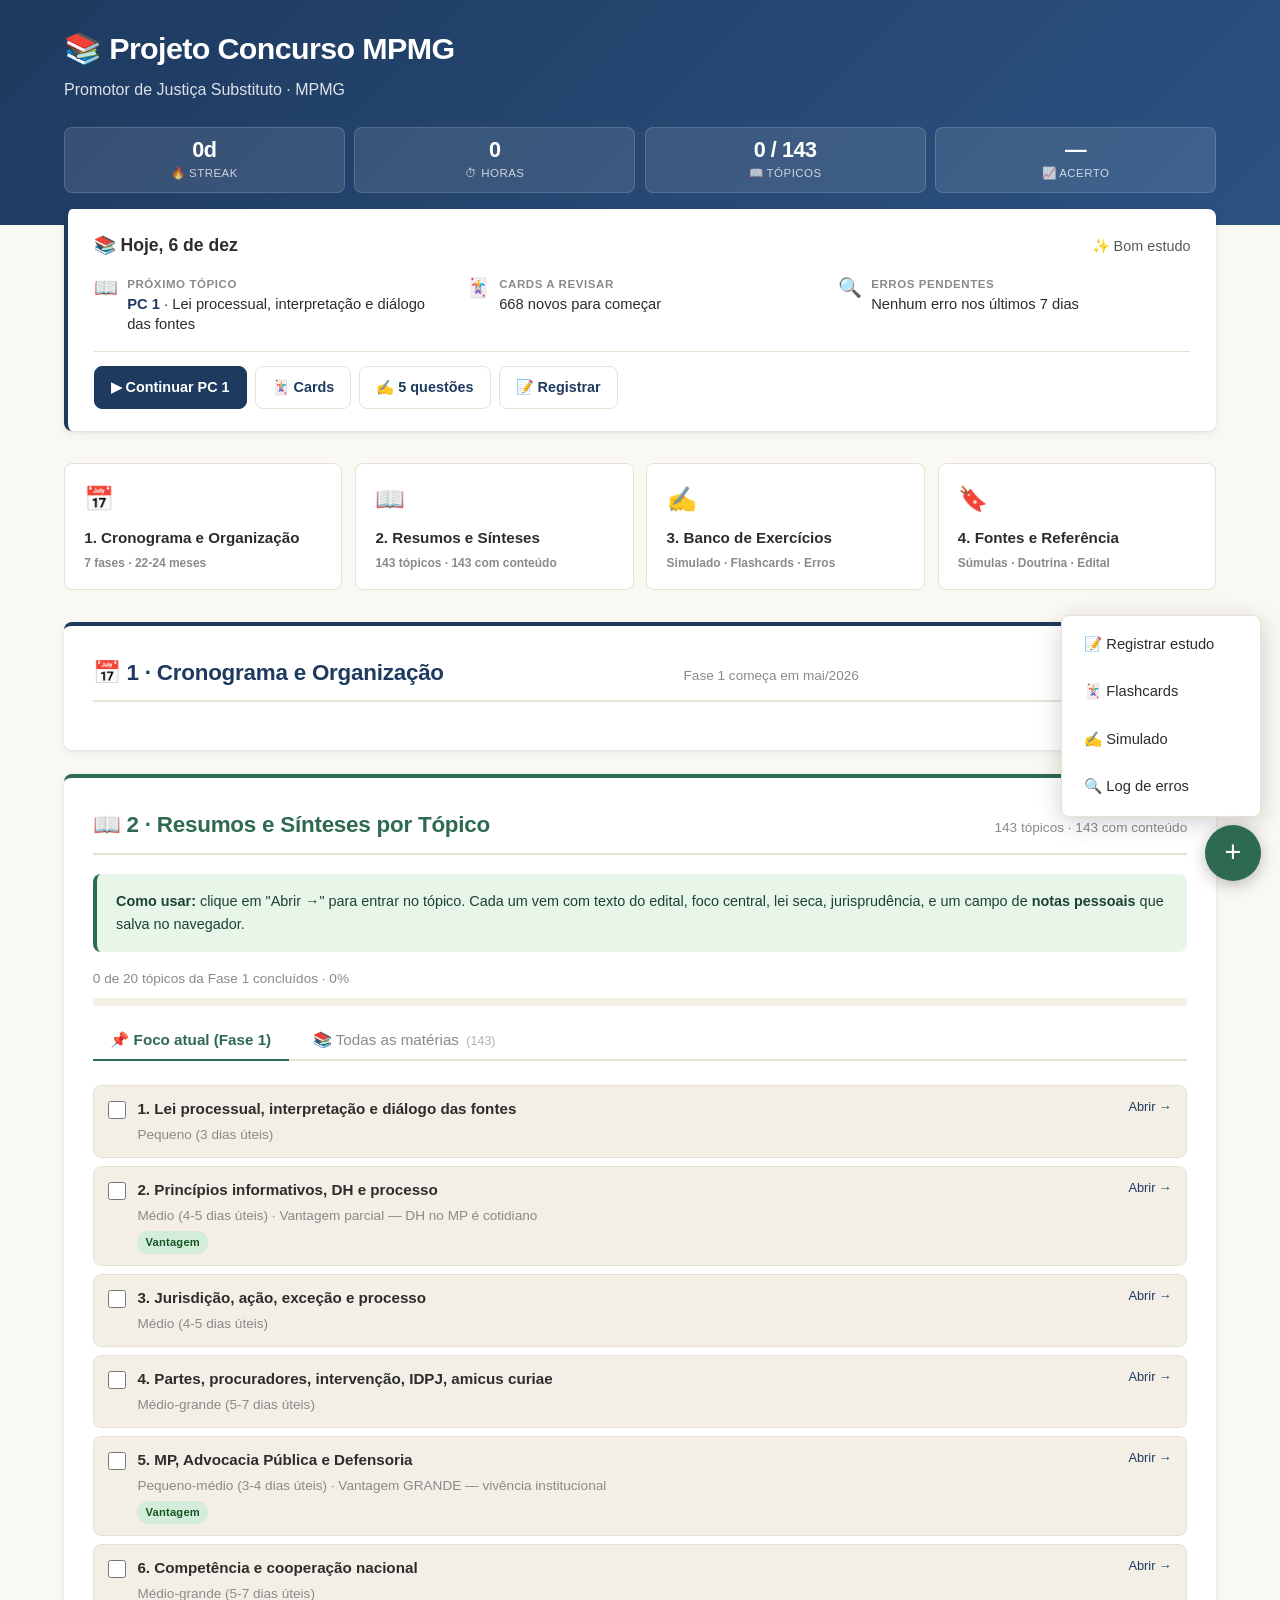
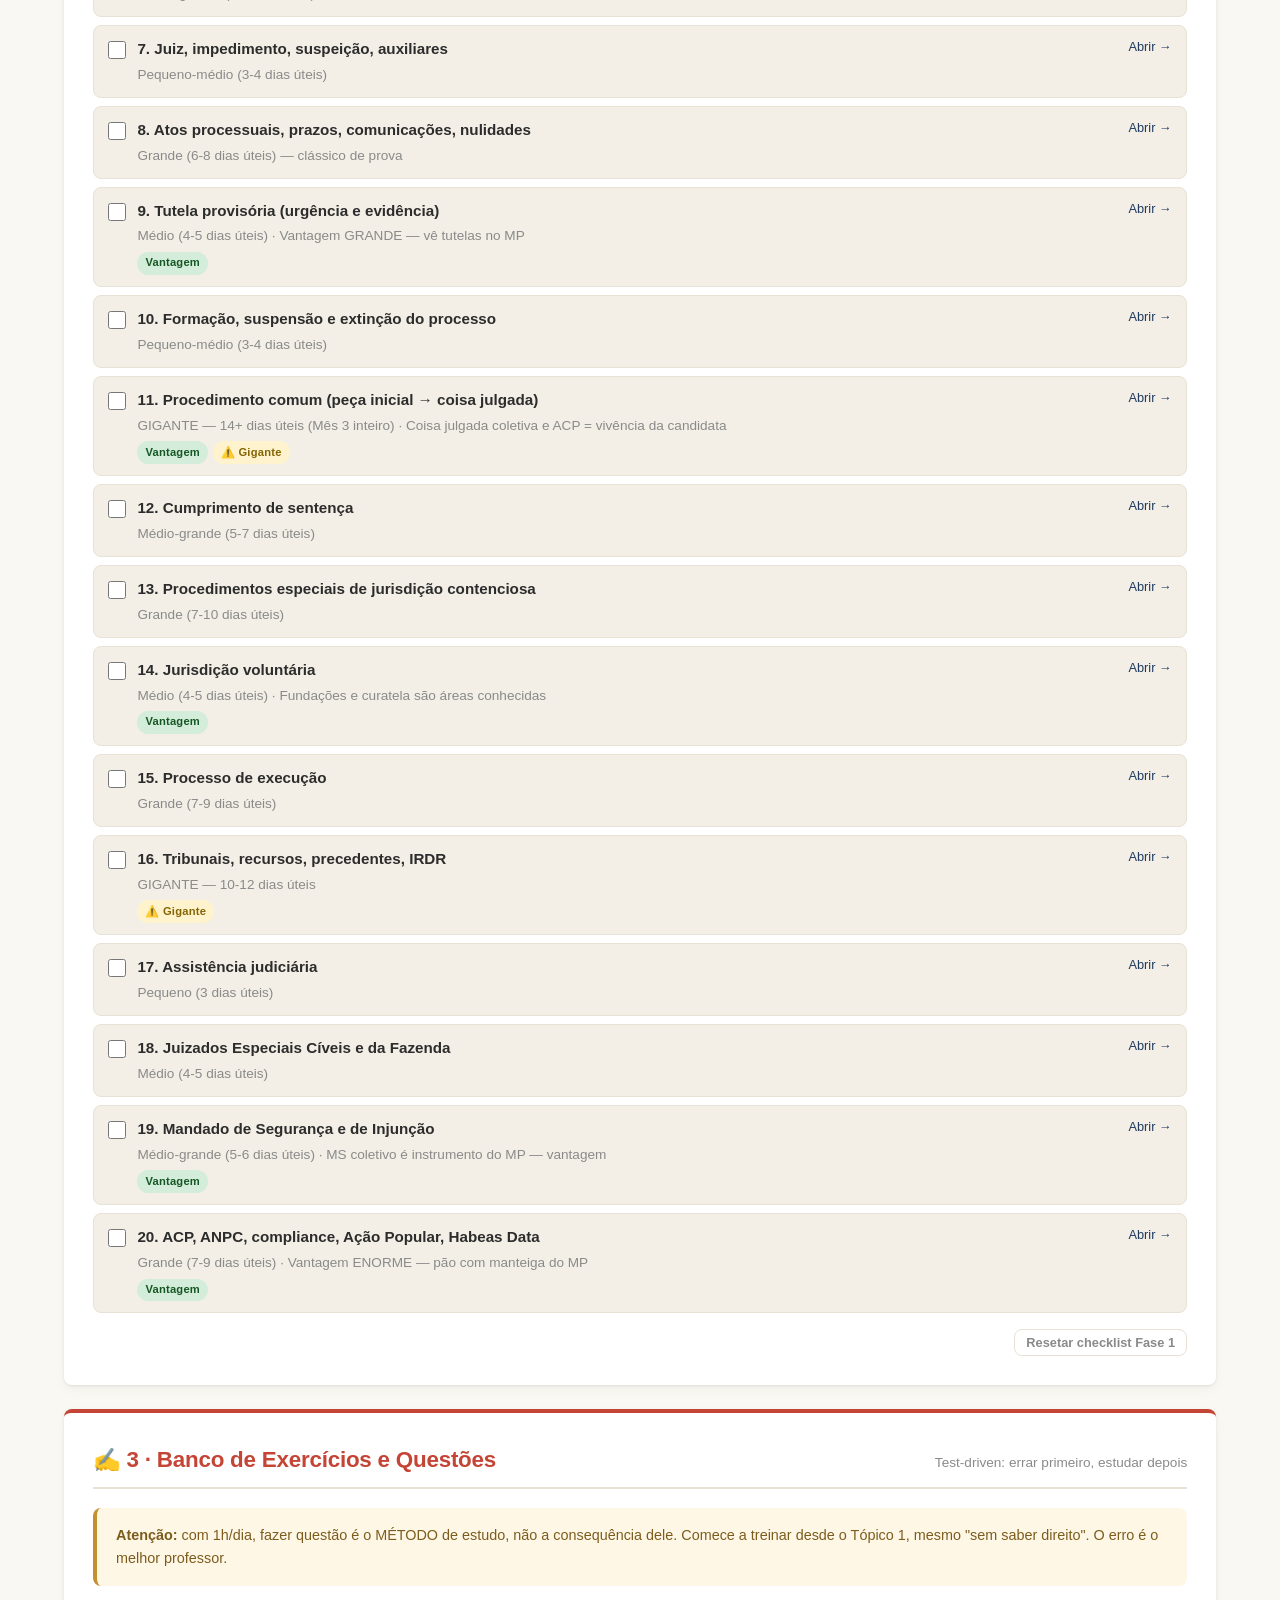
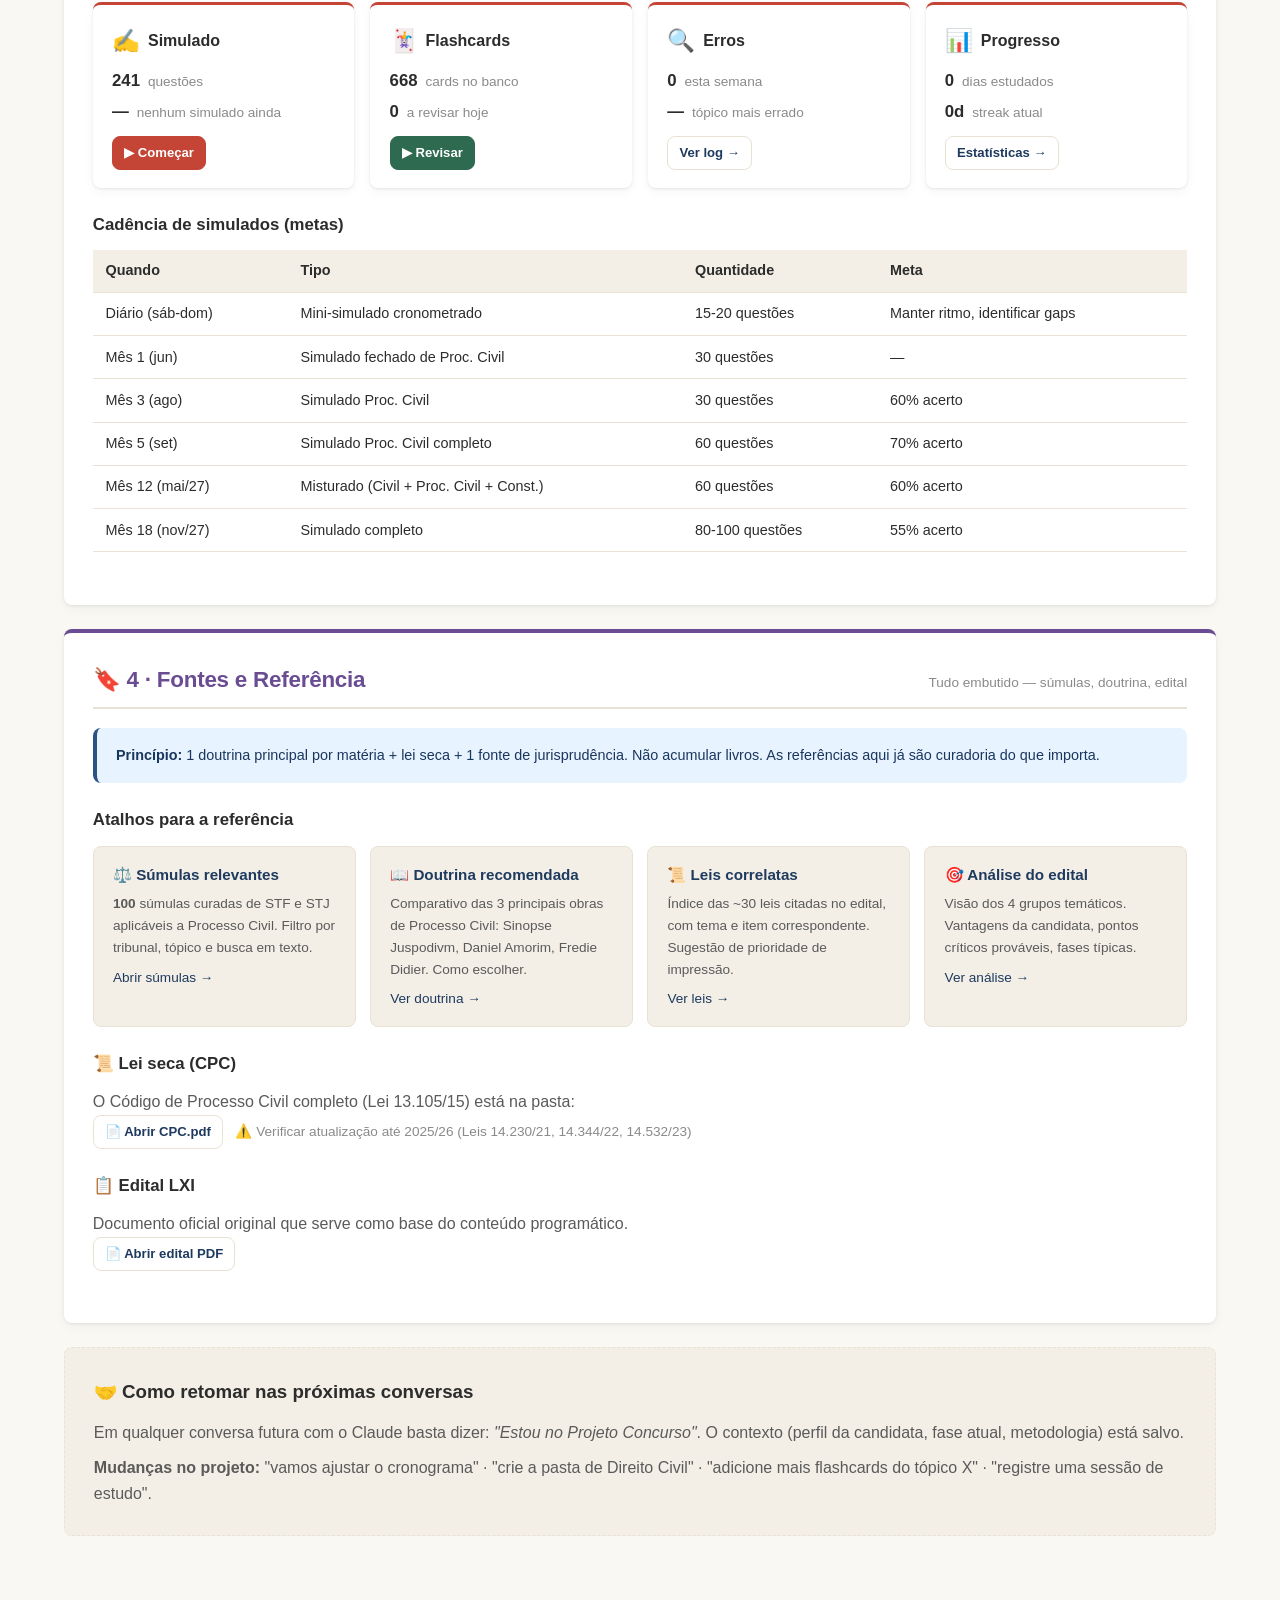
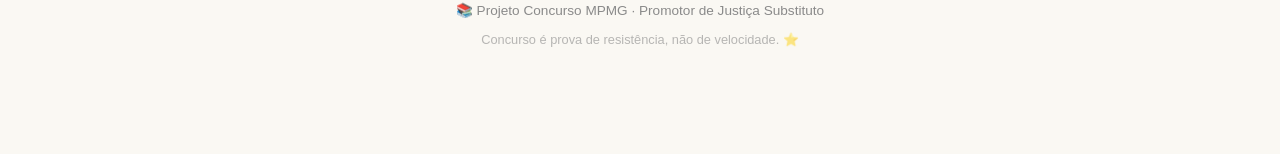
==== commit 3411badc: "Home redesign: KPI strip + Hoje widget + tabs + stat cards + FAB 5 melhorias na página principal:  1" ====
--- a/index.html
+++ b/index.html
@@ -8,45 +8,57 @@
 </head>
 <body>
 
-<header class="app-header tall">
+<header class="app-header">
   <div class="container">
     <h1>📚 Projeto Concurso MPMG</h1>
-    <p class="subtitle">Promotor de Justiça Substituto · Ministério Público de Minas Gerais</p>
-    <div class="status-strip">
-      <div class="status-item">
-        <span class="label">Fase atual</span>
-        <span class="value">1 de 7</span>
-      </div>
-      <div class="status-item">
-        <span class="label">Foco</span>
-        <span class="value">Processo Civil 1-20</span>
-      </div>
-      <div class="status-item">
-        <span class="label">Carga prevista</span>
-        <span class="value">~15h/semana</span>
-      </div>
-      <div class="status-item">
-        <span class="label">Horizonte</span>
-        <span class="value">1-2 anos</span>
-      </div>
+    <p class="subtitle">Promotor de Justiça Substituto · MPMG</p>
+    <div class="kpi-strip" id="kpi-strip">
+      <div class="kpi"><span class="kpi-value" id="kpi-streak">—</span><span class="kpi-label">🔥 Streak</span></div>
+      <div class="kpi"><span class="kpi-value" id="kpi-hours">—</span><span class="kpi-label">⏱ Horas</span></div>
+      <div class="kpi"><span class="kpi-value" id="kpi-topics">—</span><span class="kpi-label">📖 Tópicos</span></div>
+      <div class="kpi"><span class="kpi-value" id="kpi-acerto">—</span><span class="kpi-label">📈 Acerto</span></div>
     </div>
   </div>
 </header>
 
 <main class="container">
 
-  <!-- HERO: PRÓXIMA AÇÃO -->
-  <div class="hero-card">
-    <span class="label">▶ Próxima ação</span>
-    <h2>Começar pelo Tópico 1 — Lei processual e fontes</h2>
-    <p>Ciclo de 3 dias úteis (1h/dia): leitura ativa → resumo próprio → questões + flashcards. Tópico curto e bom para pegar o ritmo.</p>
-    <div class="actions">
-      <a href="topicos.html?id=01-lei-processual-fontes" class="btn btn-primary">Abrir Tópico 1 →</a>
-      <a href="flashcards.html" class="btn">🃏 Estudar flashcards</a>
-      <a href="simulado.html" class="btn">✍️ Fazer simulado</a>
-      <a href="log.html#novo" class="btn">📝 Registrar estudo</a>
-    </div>
-  </div>
+  <!-- HOJE: WIDGET DE FOCO DIÁRIO -->
+  <section class="hoje-card" id="hoje-card">
+    <div class="hoje-header">
+      <span class="hoje-date" id="hoje-date">📚 Hoje</span>
+      <span class="hoje-greeting" id="hoje-greeting"></span>
+    </div>
+    <div class="hoje-body" id="hoje-body">
+      <div class="hoje-row">
+        <span class="hoje-icon">📖</span>
+        <span class="hoje-text">
+          <span class="hoje-label">Próximo tópico</span>
+          <span class="hoje-detail" id="hoje-next-topic">Carregando…</span>
+        </span>
+      </div>
+      <div class="hoje-row">
+        <span class="hoje-icon">🃏</span>
+        <span class="hoje-text">
+          <span class="hoje-label">Cards a revisar</span>
+          <span class="hoje-detail" id="hoje-cards-due">—</span>
+        </span>
+      </div>
+      <div class="hoje-row">
+        <span class="hoje-icon">🔍</span>
+        <span class="hoje-text">
+          <span class="hoje-label">Erros pendentes</span>
+          <span class="hoje-detail" id="hoje-errors">—</span>
+        </span>
+      </div>
+    </div>
+    <div class="hoje-actions" id="hoje-actions">
+      <a id="hoje-btn-topic" class="btn btn-primary" href="#">▶ Continuar tópico</a>
+      <a id="hoje-btn-cards" class="btn" href="flashcards.html">🃏 Cards</a>
+      <a id="hoje-btn-quiz" class="btn" href="simulado.html">✍️ 5 questões</a>
+      <a class="btn" href="log.html#novo">📝 Registrar</a>
+    </div>
+  </section>
 
   <!-- NAV DOS 4 BLOCOS -->
   <nav class="block-nav">
@@ -181,25 +193,25 @@
       <div class="progress-bar" id="progress-bar"></div>
     </div>
 
-    <div class="subsection">
-      <h3>Fase 1 · Itens 1 a 20 (FOCO)</h3>
+    <div class="tabs" role="tablist">
+      <button class="tab active" data-tab="foco" role="tab" aria-selected="true">📌 Foco atual (Fase 1)</button>
+      <button class="tab" data-tab="todas" role="tab" aria-selected="false">📚 Todas as matérias <span id="tab-todas-count" class="tab-count"></span></button>
+    </div>
+
+    <div class="tab-panel active" id="panel-foco" role="tabpanel">
       <ul class="checklist" id="checklist-fase1"></ul>
-    </div>
-
-    <div class="subsection" style="margin-top:1.5rem;">
-      <h3>📚 Todas as matérias do edital</h3>
-      <p style="color:var(--text-muted); font-size:0.9rem;">
-        O app é compartilhado: outras pessoas podem usar e contribuir com qualquer matéria. Filtre abaixo, abra um tópico para estudar (com conteúdo) ou para ver o sumário previsto (esqueleto).
-        <a href="CONTRIBUTING.md" style="margin-left:0.5rem;">Como contribuir →</a>
+      <div class="toolbar">
+        <button class="btn btn-reset" onclick="resetChecklist()">Resetar checklist Fase 1</button>
+      </div>
+    </div>
+
+    <div class="tab-panel" id="panel-todas" role="tabpanel" hidden>
+      <p style="color:var(--text-muted); font-size:0.9rem; margin-bottom:0.6rem;">
+        O app é compartilhado: outras pessoas podem usar e contribuir.
+        <a href="CONTRIBUTING.md" style="margin-left:0.3rem;">Como contribuir →</a>
       </p>
-
-      <div class="materia-filters" id="materia-filters" style="display:flex; flex-wrap:wrap; gap:0.4rem; margin:0.8rem 0 0.6rem;"></div>
-
+      <div class="materia-filters" id="materia-filters" style="display:flex; flex-wrap:wrap; gap:0.4rem; margin:0.4rem 0 0.6rem;"></div>
       <ul class="checklist" id="checklist-todas"></ul>
-    </div>
-
-    <div class="toolbar">
-      <button class="btn btn-reset" onclick="resetChecklist()">Resetar checklist Fase 1</button>
     </div>
   </section>
 
@@ -214,47 +226,53 @@
       <strong>Atenção:</strong> com 1h/dia, fazer questão é o MÉTODO de estudo, não a consequência dele. Comece a treinar desde o Tópico 1, mesmo "sem saber direito". O erro é o melhor professor.
     </div>
 
-    <div class="subsection">
-      <h3>Recursos integrados</h3>
-      <div class="cards-grid">
-        <div class="card">
-          <h4>✍️ Simulado</h4>
-          <p>Banco com <strong id="qstats-count">15</strong> questões já cadastradas. Filtros por tópico, modo estudo ou prova, cronômetro opcional.</p>
-          <ul>
-            <li>Erros caem no log automaticamente</li>
-            <li>Histórico de simulados salvo</li>
-            <li>Resposta comentada após cada questão</li>
-          </ul>
-          <p style="margin-top:0.5rem;"><a class="btn btn-danger btn-sm" href="simulado.html">▶ Começar simulado</a></p>
-        </div>
-
-        <div class="card">
-          <h4>🃏 Flashcards</h4>
-          <p>Sistema de revisão espaçada nativo (algoritmo SM-2). <strong id="fcstats-count">37</strong> cards já cadastrados cobrindo os 20 tópicos.</p>
-          <ul>
-            <li>Cards novos por dia configurável</li>
-            <li>Avaliação: De novo · Difícil · Bom · Fácil</li>
-            <li>Filtro por tópico</li>
-          </ul>
-          <p style="margin-top:0.5rem;"><a class="btn btn-success btn-sm" href="flashcards.html">▶ Revisar flashcards</a></p>
-        </div>
-
-        <div class="card">
-          <h4>🔍 Log de erros</h4>
-          <p><strong>Documento mais importante.</strong> Cada questão errada vai pra cá automaticamente.</p>
-          <ul>
-            <li>Adicionar erros manuais</li>
-            <li>Filtrar por tópico</li>
-            <li>Revisar em D+7 e D+21</li>
-          </ul>
-          <p style="margin-top:0.5rem;"><a class="btn btn-sm" href="log.html#erros">Abrir log →</a></p>
-        </div>
-
-        <div class="card">
-          <h4>📊 Histórico e progresso</h4>
-          <p>Veja sua evolução: dias estudados, sequência (streak), horas por tópico, simulados feitos e desempenho.</p>
-          <p style="margin-top:0.5rem;"><a class="btn btn-sm" href="log.html#stats">Ver estatísticas →</a></p>
-        </div>
+    <div class="stat-cards-grid">
+      <div class="stat-card">
+        <div class="stat-card-head">
+          <span class="stat-card-icon">✍️</span>
+          <span class="stat-card-title">Simulado</span>
+        </div>
+        <div class="stat-card-stats">
+          <div class="stat-line"><strong id="qstats-count">—</strong> <span>questões</span></div>
+          <div class="stat-line" id="qstats-last"><strong>—</strong> <span>último simulado</span></div>
+        </div>
+        <a class="btn btn-danger btn-sm" href="simulado.html">▶ Começar</a>
+      </div>
+
+      <div class="stat-card">
+        <div class="stat-card-head">
+          <span class="stat-card-icon">🃏</span>
+          <span class="stat-card-title">Flashcards</span>
+        </div>
+        <div class="stat-card-stats">
+          <div class="stat-line"><strong id="fcstats-count">—</strong> <span>cards no banco</span></div>
+          <div class="stat-line" id="fcstats-due"><strong>—</strong> <span>a revisar hoje</span></div>
+        </div>
+        <a class="btn btn-success btn-sm" href="flashcards.html">▶ Revisar</a>
+      </div>
+
+      <div class="stat-card">
+        <div class="stat-card-head">
+          <span class="stat-card-icon">🔍</span>
+          <span class="stat-card-title">Erros</span>
+        </div>
+        <div class="stat-card-stats">
+          <div class="stat-line"><strong id="errstats-week">—</strong> <span>esta semana</span></div>
+          <div class="stat-line" id="errstats-top"><strong>—</strong> <span>tópico mais errado</span></div>
+        </div>
+        <a class="btn btn-sm" href="log.html#erros">Ver log →</a>
+      </div>
+
+      <div class="stat-card">
+        <div class="stat-card-head">
+          <span class="stat-card-icon">📊</span>
+          <span class="stat-card-title">Progresso</span>
+        </div>
+        <div class="stat-card-stats">
+          <div class="stat-line" id="progstats-days"><strong>—</strong> <span>dias estudados</span></div>
+          <div class="stat-line" id="progstats-streak"><strong>—</strong> <span>streak atual</span></div>
+        </div>
+        <a class="btn btn-sm" href="log.html#stats">Estatísticas →</a>
       </div>
     </div>
 
@@ -338,6 +356,17 @@
 
 </main>
 
+<!-- FAB: ações rápidas -->
+<div class="fab-container" id="fab-container">
+  <div class="fab-menu" id="fab-menu" hidden>
+    <a class="fab-item" href="log.html#novo">📝 Registrar estudo</a>
+    <a class="fab-item" href="flashcards.html">🃏 Flashcards</a>
+    <a class="fab-item" href="simulado.html">✍️ Simulado</a>
+    <a class="fab-item" href="log.html#erros">🔍 Log de erros</a>
+  </div>
+  <button class="fab-toggle" id="fab-toggle" aria-label="Ações rápidas" aria-expanded="false">+</button>
+</div>
+
 <footer>
   <p>📚 Projeto Concurso MPMG · Promotor de Justiça Substituto</p>
   <p style="opacity: 0.6; font-size: 0.8rem;">Concurso é prova de resistência, não de velocidade. ⭐</p>
@@ -363,6 +392,205 @@
     isOpen = !isOpen;
     localStorage.setItem(KEY, isOpen ? 'true' : 'false');
     update();
+  });
+})();
+
+// =====================================================================
+// KPI STRIP + HOJE WIDGET + STATS DOS CARDS — calculados em tempo real
+// =====================================================================
+(function () {
+  const diario = App.load('log-diario', []);
+  const errLog = App.load('log-erros', []);
+  const histSimulado = App.load('simulado-history', []);
+  const fcState = App.load('flashcards-state', {});
+
+  // ---- KPIs ----
+  const totalMin = diario.reduce((s, e) => s + (parseInt(e.minutes) || 0), 0);
+  const totalHours = Math.round(totalMin / 60 * 10) / 10;
+  document.getElementById('kpi-hours').textContent = totalHours;
+
+  // Streak: dias consecutivos com pelo menos 1 entry
+  const today = new Date(); today.setHours(0,0,0,0);
+  const dayKeys = new Set(diario.map(e => e.date).filter(Boolean));
+  let streak = 0;
+  for (let d = new Date(today); ; d.setDate(d.getDate() - 1)) {
+    const k = d.toISOString().slice(0, 10);
+    if (dayKeys.has(k)) streak++;
+    else if (streak === 0 && k === today.toISOString().slice(0, 10)) continue; // dia de hoje sem entry ainda
+    else break;
+  }
+  document.getElementById('kpi-streak').textContent = streak + (streak === 1 ? 'd' : 'd');
+
+  // Tópicos com pelo menos 1 status check
+  const topicsStudied = APP_DATA.topics.filter(t => {
+    const st = App.load('topic-status-' + t.id, {});
+    return st && Object.values(st).some(v => !!v);
+  }).length;
+  document.getElementById('kpi-topics').textContent = topicsStudied + ' / ' + APP_DATA.topics.length;
+
+  // Acerto médio
+  if (histSimulado.length) {
+    const totalQ = histSimulado.reduce((s, h) => s + (h.total || 0), 0);
+    const totalR = histSimulado.reduce((s, h) => s + (h.right || 0), 0);
+    const pct = totalQ ? Math.round(totalR / totalQ * 100) : 0;
+    document.getElementById('kpi-acerto').textContent = pct + '%';
+  } else {
+    document.getElementById('kpi-acerto').textContent = '—';
+  }
+
+  // ---- HOJE WIDGET ----
+  // Data formatada
+  const meses = ['jan','fev','mar','abr','mai','jun','jul','ago','set','out','nov','dez'];
+  const t = new Date();
+  const dataStr = `📚 Hoje, ${t.getDate()} de ${meses[t.getMonth()]}`;
+  document.getElementById('hoje-date').textContent = dataStr;
+  if (streak >= 3) {
+    document.getElementById('hoje-greeting').textContent = `🔥 ${streak} dias seguidos`;
+  } else if (streak === 0) {
+    document.getElementById('hoje-greeting').textContent = '✨ Bom estudo';
+  } else {
+    document.getElementById('hoje-greeting').textContent = `🔥 ${streak} dia${streak>1?'s':''}`;
+  }
+
+  // Próximo tópico: o primeiro que não tem nenhum check no status
+  const nextTopic = APP_DATA.topics.find(t => {
+    if (!t.sections || t.sections.length === 0) return false; // pula esqueletos
+    const st = App.load('topic-status-' + t.id, {});
+    return !st || !Object.values(st).some(v => !!v);
+  }) || APP_DATA.topics.find(t => {
+    // se todos têm pelo menos 1 check, busca o primeiro que NÃO está em "revisao"
+    if (!t.sections || t.sections.length === 0) return false;
+    const st = App.load('topic-status-' + t.id, {});
+    return !st || !st.revisao;
+  });
+
+  if (nextTopic) {
+    const matLabel = App.getMateriaPrefix(nextTopic.materia || 'pc') + nextTopic.num;
+    document.getElementById('hoje-next-topic').innerHTML = `<strong>${matLabel}</strong> · ${App.escape(nextTopic.title)}`;
+    const btn = document.getElementById('hoje-btn-topic');
+    btn.href = `topicos.html?id=${nextTopic.id}`;
+    btn.textContent = `▶ Continuar ${matLabel}`;
+  } else {
+    document.getElementById('hoje-next-topic').textContent = '🎉 Todos os tópicos com algum progresso!';
+  }
+
+  // Cards a revisar hoje (SM-2: dueDate <= now ou nunca revisado mas elegível)
+  const todayISO = today.toISOString().slice(0, 10);
+  const dueCards = APP_DATA.flashcards.filter(c => {
+    const s = fcState[c.id];
+    if (!s || !s.dueDate) return false; // não conta cards nunca vistos
+    return s.dueDate.slice(0, 10) <= todayISO;
+  }).length;
+  const newCards = APP_DATA.flashcards.filter(c => !fcState[c.id] || !fcState[c.id].dueDate).length;
+  let cardsText;
+  if (dueCards > 0) cardsText = `<strong>${dueCards}</strong> vencidos · ${newCards} novos disponíveis`;
+  else if (newCards > 0) cardsText = `${newCards} novos para começar`;
+  else cardsText = 'Tudo em dia ✨';
+  document.getElementById('hoje-cards-due').innerHTML = cardsText;
+  document.getElementById('hoje-btn-cards').textContent = dueCards > 0 ? `🃏 Cards (${dueCards})` : '🃏 Cards';
+
+  // Erros últimos 7 dias
+  const sevenDaysAgo = new Date(Date.now() - 7*86400000).toISOString();
+  const recentErrors = errLog.filter(e => (e.date || '') > sevenDaysAgo);
+  let errText;
+  if (recentErrors.length === 0) errText = 'Nenhum erro nos últimos 7 dias';
+  else {
+    // tópico com mais erros
+    const byTopic = {};
+    recentErrors.forEach(e => { byTopic[e.topic] = (byTopic[e.topic] || 0) + 1; });
+    const topTopic = Object.entries(byTopic).sort((a,b) => b[1] - a[1])[0];
+    const topicNum = topTopic[0];
+    const topicTitle = (APP_DATA.topics.find(t => String(t.num) === String(topicNum)) || {}).title || `tópico ${topicNum}`;
+    errText = `<strong>${recentErrors.length}</strong> erros · maior: ${App.escape(topicTitle)}`;
+  }
+  document.getElementById('hoje-errors').innerHTML = errText;
+
+  // ---- STATS DOS CARDS DO BLOCO 3 ----
+  // Simulado
+  document.getElementById('qstats-count').textContent = APP_DATA.questions.length;
+  if (histSimulado.length) {
+    const last = histSimulado[histSimulado.length - 1];
+    document.getElementById('qstats-last').innerHTML = `<strong>${last.pct || 0}%</strong> <span>último simulado</span>`;
+  } else {
+    document.getElementById('qstats-last').innerHTML = `<strong>—</strong> <span>nenhum simulado ainda</span>`;
+  }
+
+  // Flashcards
+  document.getElementById('fcstats-count').textContent = APP_DATA.flashcards.length;
+  document.getElementById('fcstats-due').innerHTML = `<strong>${dueCards}</strong> <span>a revisar hoje</span>`;
+
+  // Erros
+  document.getElementById('errstats-week').textContent = recentErrors.length;
+  if (recentErrors.length > 0) {
+    const byTopic = {};
+    recentErrors.forEach(e => { byTopic[e.topic] = (byTopic[e.topic] || 0) + 1; });
+    const topTopic = Object.entries(byTopic).sort((a,b) => b[1] - a[1])[0];
+    const topicNum = topTopic[0];
+    const topicTitle = (APP_DATA.topics.find(t => String(t.num) === String(topicNum)) || {}).title || `Tópico ${topicNum}`;
+    document.getElementById('errstats-top').innerHTML = `<strong>${App.escape(topicTitle.substring(0, 22))}</strong> <span>mais errado</span>`;
+  } else {
+    document.getElementById('errstats-top').innerHTML = `<strong>—</strong> <span>tópico mais errado</span>`;
+  }
+
+  // Progresso
+  document.getElementById('progstats-days').innerHTML = `<strong>${dayKeys.size}</strong> <span>dias estudados</span>`;
+  document.getElementById('progstats-streak').innerHTML = `<strong>${streak}d</strong> <span>streak atual</span>`;
+})();
+
+// =====================================================================
+// TABS DO BLOCO 2 (Foco atual / Todas as matérias)
+// =====================================================================
+(function () {
+  const tabs = document.querySelectorAll('.tabs .tab');
+  const panels = { foco: document.getElementById('panel-foco'), todas: document.getElementById('panel-todas') };
+  if (!tabs.length) return;
+  tabs.forEach(tab => {
+    tab.addEventListener('click', () => {
+      const target = tab.dataset.tab;
+      tabs.forEach(t => {
+        t.classList.toggle('active', t === tab);
+        t.setAttribute('aria-selected', t === tab ? 'true' : 'false');
+      });
+      Object.entries(panels).forEach(([k, p]) => {
+        if (!p) return;
+        p.classList.toggle('active', k === target);
+        if (k === target) p.removeAttribute('hidden');
+        else p.setAttribute('hidden', '');
+      });
+    });
+  });
+  const totalCount = APP_DATA.topics.length;
+  const tabCount = document.getElementById('tab-todas-count');
+  if (tabCount) tabCount.textContent = `(${totalCount})`;
+})();
+
+// =====================================================================
+// FAB
+// =====================================================================
+(function () {
+  const toggle = document.getElementById('fab-toggle');
+  const menu = document.getElementById('fab-menu');
+  if (!toggle || !menu) return;
+  toggle.addEventListener('click', () => {
+    const open = !menu.hasAttribute('hidden');
+    if (open) {
+      menu.setAttribute('hidden', '');
+      toggle.textContent = '+';
+      toggle.setAttribute('aria-expanded', 'false');
+    } else {
+      menu.removeAttribute('hidden');
+      toggle.textContent = '×';
+      toggle.setAttribute('aria-expanded', 'true');
+    }
+  });
+  // Fecha ao clicar fora
+  document.addEventListener('click', (e) => {
+    const inFab = e.target.closest('.fab-container');
+    if (!inFab && !menu.hasAttribute('hidden')) {
+      menu.setAttribute('hidden', '');
+      toggle.textContent = '+';
+      toggle.setAttribute('aria-expanded', 'false');
+    }
   });
 })();
 
--- a/assets/style.css
+++ b/assets/style.css
@@ -123,6 +123,153 @@
 }
 .status-item .value { display: block; font-size: 1rem; font-weight: 600; }
 
+/* KPI STRIP — versão compacta no header */
+.kpi-strip {
+  display: grid; grid-template-columns: repeat(4, 1fr);
+  gap: 0.6rem; margin-top: 0.9rem;
+}
+.kpi {
+  background: rgba(255,255,255,0.1);
+  border: 1px solid rgba(255,255,255,0.15);
+  border-radius: var(--radius); padding: 0.6rem 0.5rem;
+  display: flex; flex-direction: column; align-items: center; gap: 0.15rem;
+}
+.kpi-value {
+  font-size: 1.35rem; font-weight: 700; line-height: 1.1;
+  color: white; letter-spacing: -0.02em;
+}
+.kpi-label {
+  font-size: 0.72rem; opacity: 0.75;
+  text-transform: uppercase; letter-spacing: 0.04em;
+}
+@media (max-width: 600px) {
+  .kpi-strip { grid-template-columns: repeat(2, 1fr); }
+  .kpi-value { font-size: 1.1rem; }
+}
+
+/* HOJE WIDGET */
+.hoje-card {
+  background: var(--bg-card); border-radius: var(--radius);
+  padding: 1.4rem 1.6rem; margin: -1rem 0 2rem;
+  box-shadow: var(--shadow);
+  border-left: 4px solid var(--theme-color, #0f766e);
+}
+.hoje-header {
+  display: flex; justify-content: space-between; align-items: baseline;
+  margin-bottom: 1rem; flex-wrap: wrap; gap: 0.4rem;
+}
+.hoje-date {
+  font-size: 1.1rem; font-weight: 600; color: var(--text);
+}
+.hoje-greeting {
+  font-size: 0.9rem; color: var(--text-soft); font-weight: 500;
+}
+.hoje-body {
+  display: grid; grid-template-columns: repeat(auto-fit, minmax(220px, 1fr));
+  gap: 0.7rem 1.2rem; margin-bottom: 1rem;
+}
+.hoje-row {
+  display: flex; align-items: flex-start; gap: 0.6rem;
+}
+.hoje-icon { font-size: 1.2rem; flex-shrink: 0; line-height: 1.4; }
+.hoje-text { display: flex; flex-direction: column; gap: 0.1rem; min-width: 0; }
+.hoje-label {
+  font-size: 0.72rem; text-transform: uppercase; letter-spacing: 0.05em;
+  color: var(--text-muted); font-weight: 600;
+}
+.hoje-detail {
+  font-size: 0.92rem; color: var(--text); line-height: 1.35;
+  word-break: break-word;
+}
+.hoje-detail strong { color: var(--theme-color, #0f766e); }
+.hoje-actions {
+  display: flex; gap: 0.5rem; flex-wrap: wrap;
+  border-top: 1px solid var(--border); padding-top: 0.9rem;
+}
+
+/* TABS no Bloco 2 */
+.tabs {
+  display: flex; gap: 0; border-bottom: 2px solid var(--border);
+  margin: 1rem 0 1rem;
+}
+.tabs .tab {
+  padding: 0.6rem 1.1rem; background: transparent; border: none;
+  border-bottom: 2px solid transparent; margin-bottom: -2px;
+  font-size: 0.95rem; font-weight: 500; color: var(--text-muted);
+  cursor: pointer; transition: color 0.15s, border-color 0.15s;
+}
+.tabs .tab:hover { color: var(--text); }
+.tabs .tab.active {
+  color: var(--accent-2, #2563eb);
+  border-bottom-color: var(--accent-2, #2563eb);
+  font-weight: 600;
+}
+.tab-count {
+  font-size: 0.78rem; opacity: 0.65; margin-left: 0.2rem;
+}
+.tab-panel { display: none; }
+.tab-panel.active { display: block; }
+
+/* STAT CARDS no Bloco 3 */
+.stat-cards-grid {
+  display: grid; grid-template-columns: repeat(auto-fit, minmax(220px, 1fr));
+  gap: 1rem; margin: 1rem 0;
+}
+.stat-card {
+  background: var(--bg-card); border-radius: var(--radius);
+  padding: 1.1rem 1.2rem; box-shadow: var(--shadow);
+  border-top: 3px solid var(--accent-3, #ea580c);
+  display: flex; flex-direction: column; gap: 0.6rem;
+}
+.stat-card-head {
+  display: flex; align-items: center; gap: 0.5rem;
+}
+.stat-card-icon { font-size: 1.4rem; }
+.stat-card-title {
+  font-size: 1rem; font-weight: 600; color: var(--text);
+}
+.stat-card-stats {
+  display: flex; flex-direction: column; gap: 0.25rem;
+  font-size: 0.88rem; color: var(--text-soft);
+}
+.stat-line strong {
+  color: var(--text); font-size: 1.05rem; font-weight: 700;
+  margin-right: 0.25rem;
+}
+.stat-line span { font-size: 0.85rem; color: var(--text-muted); }
+.stat-card .btn {
+  align-self: flex-start; margin-top: auto;
+}
+
+/* FAB — botão flutuante */
+.fab-container {
+  position: fixed; bottom: 1.2rem; right: 1.2rem;
+  z-index: 100;
+  display: flex; flex-direction: column; align-items: flex-end; gap: 0.5rem;
+}
+.fab-toggle {
+  width: 56px; height: 56px; border-radius: 50%;
+  background: var(--accent-2, #2563eb); color: white;
+  border: none; font-size: 1.8rem; line-height: 1;
+  cursor: pointer; box-shadow: 0 4px 16px rgba(0,0,0,0.25);
+  transition: background 0.15s, transform 0.15s;
+  display: flex; align-items: center; justify-content: center;
+}
+.fab-toggle:hover { background: var(--accent-2-dark, #1d4ed8); transform: translateY(-2px); }
+.fab-toggle[aria-expanded="true"] { transform: rotate(0); }
+.fab-menu {
+  display: flex; flex-direction: column; gap: 0.4rem;
+  background: var(--bg-card); padding: 0.5rem; border-radius: var(--radius);
+  box-shadow: 0 6px 24px rgba(0,0,0,0.18); border: 1px solid var(--border);
+  min-width: 200px;
+}
+.fab-item {
+  padding: 0.55rem 0.9rem; border-radius: 6px;
+  color: var(--text); font-size: 0.92rem; text-decoration: none;
+  transition: background 0.15s;
+}
+.fab-item:hover { background: var(--bg-soft); }
+
 /* HERO CARD */
 .hero-card {
   background: var(--bg-card); border-radius: var(--radius);
